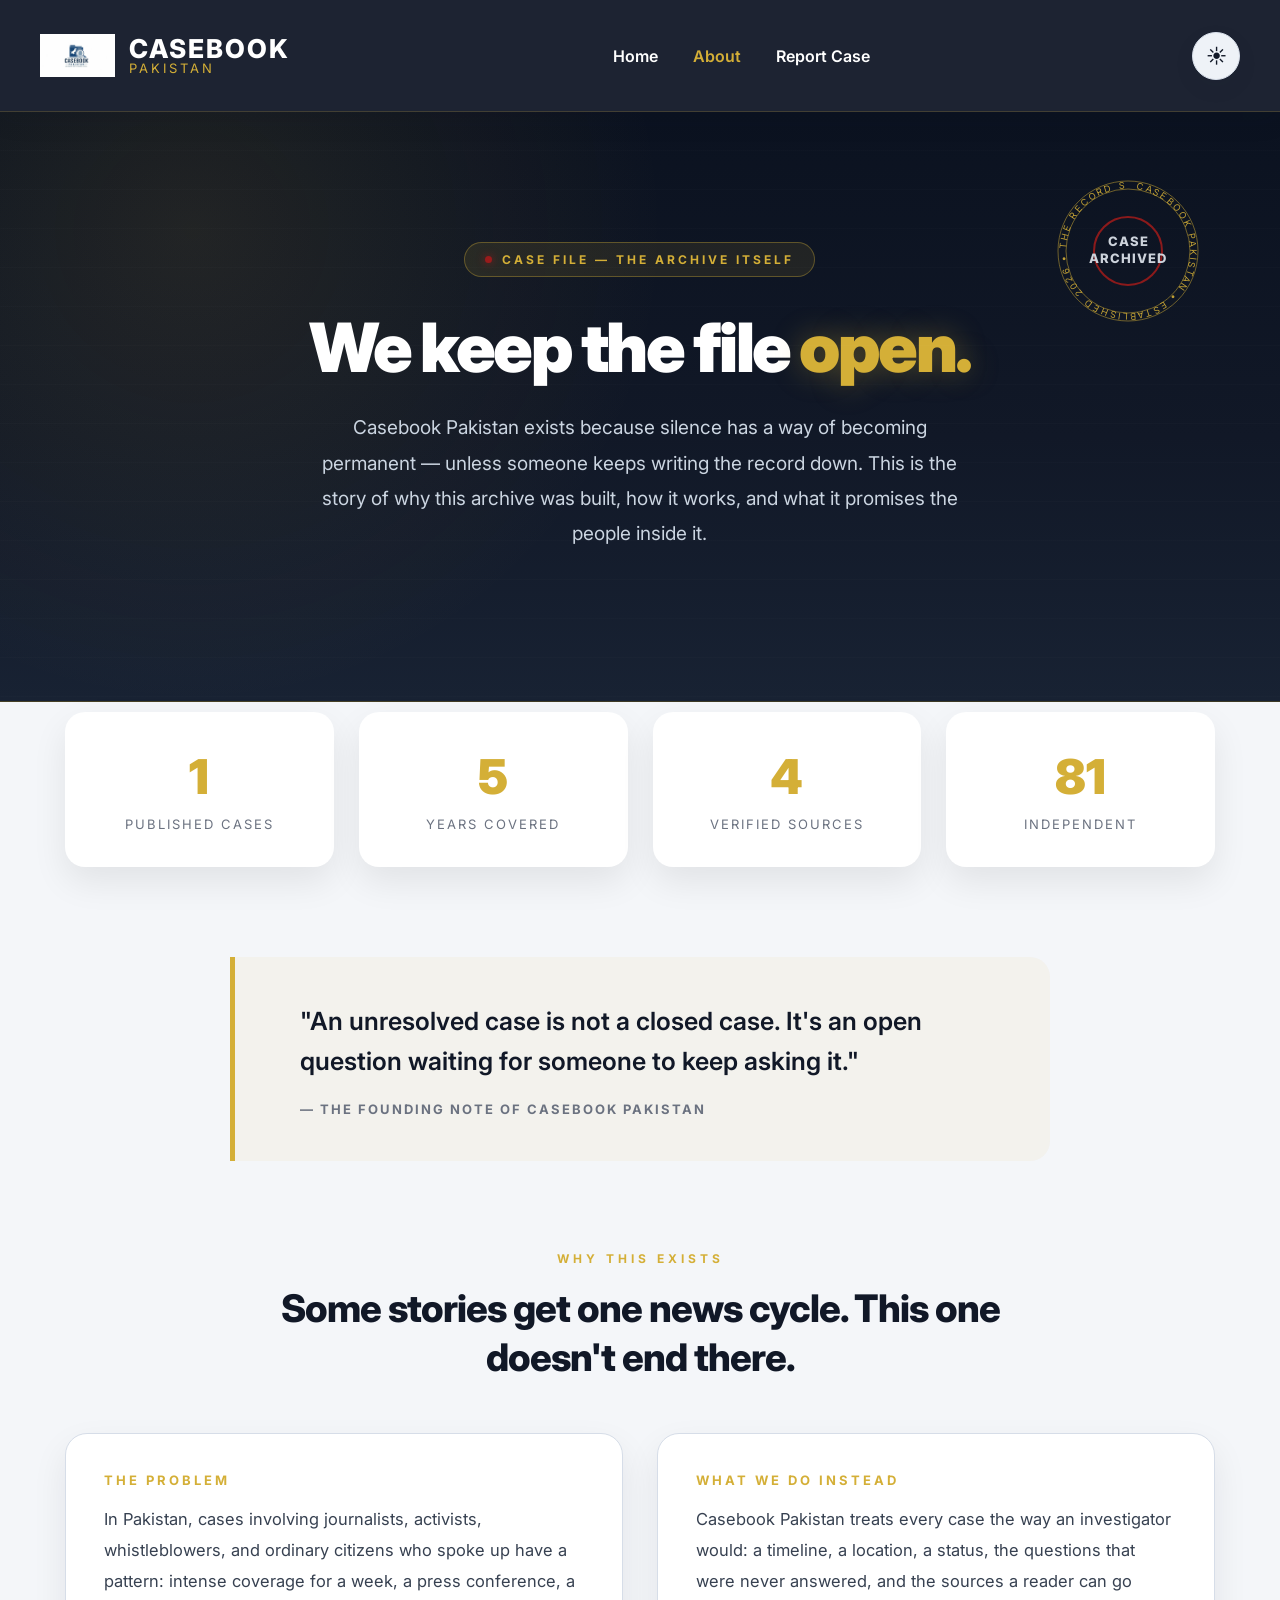
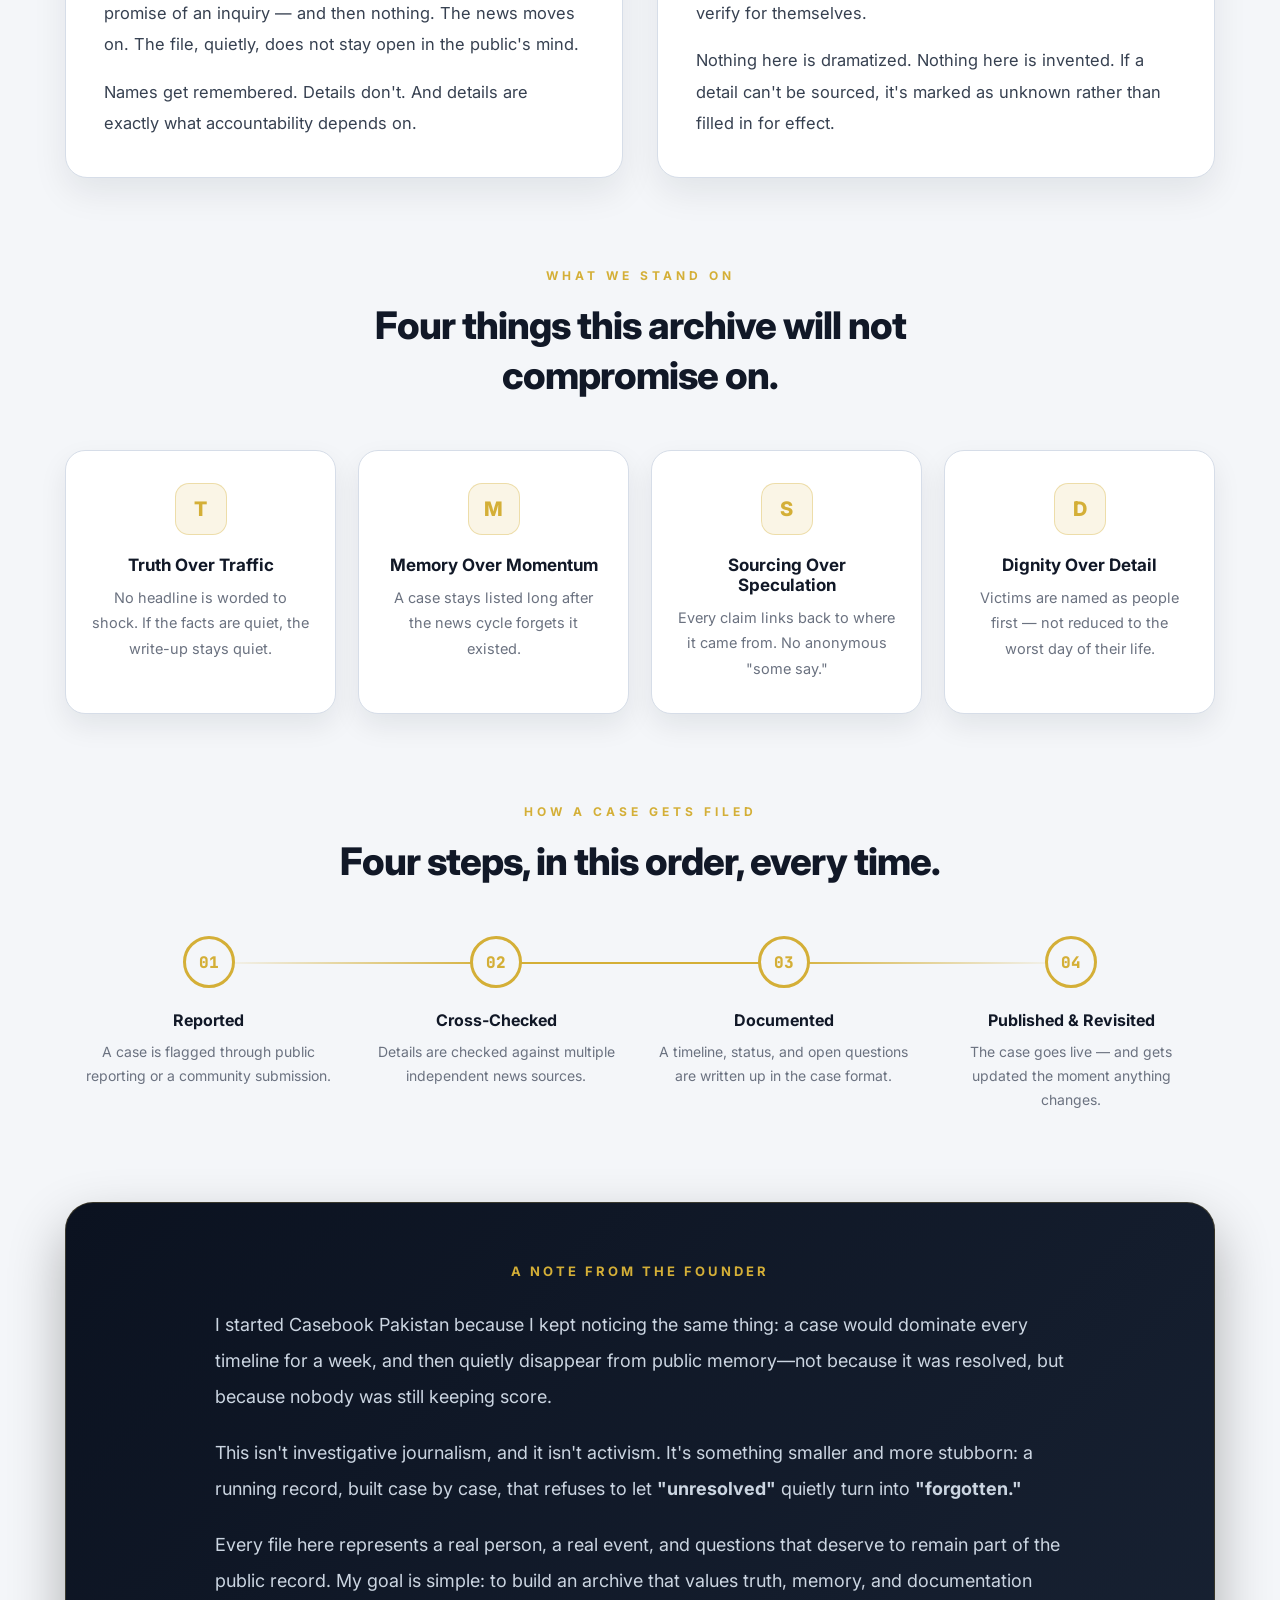
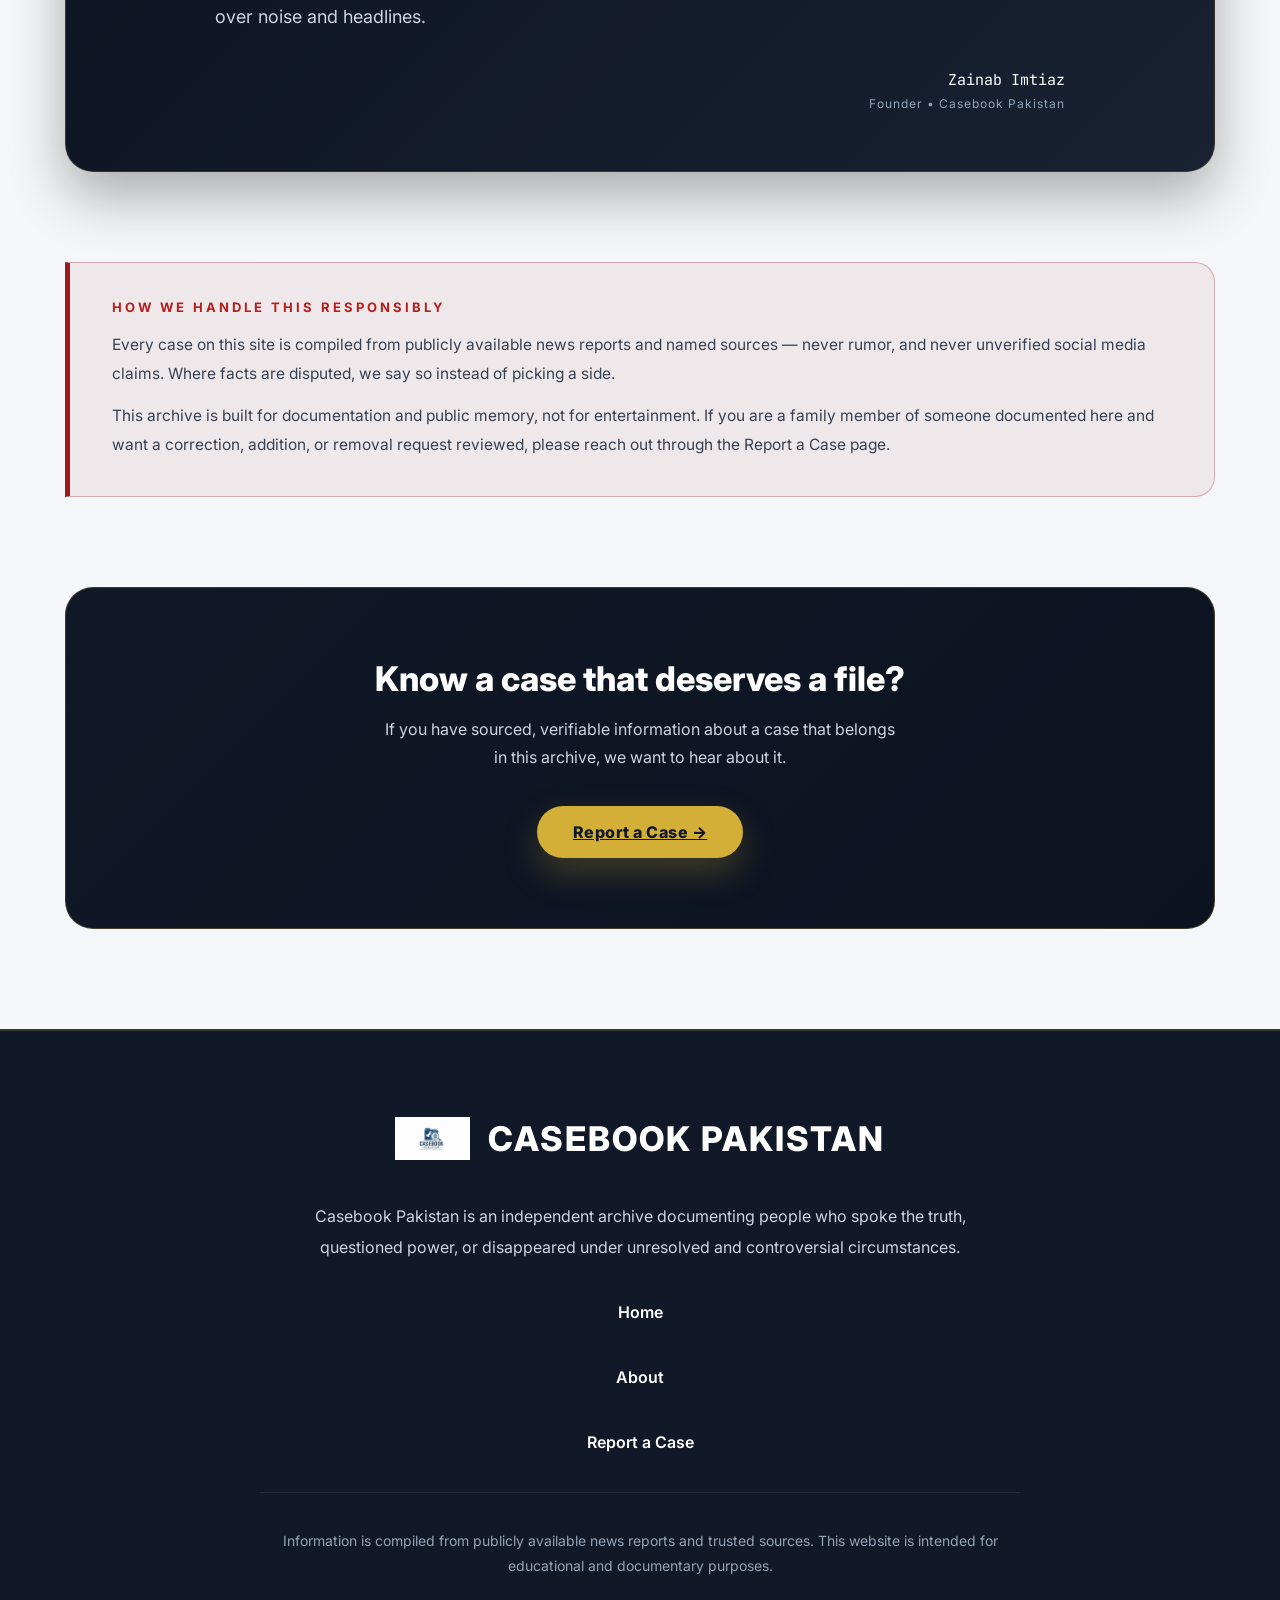
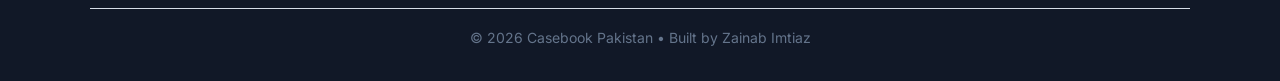
==== about.html @ abdc09c3 "git commit -m "Add 2026 case files"" ====
<!DOCTYPE html>
<html lang="en">
<head>
<meta charset="UTF-8">
<meta name="viewport" content="width=device-width, initial-scale=1.0">
<title>About — Casebook Pakistan</title>

<link rel="icon" type="image/png" href="Images/logoCreator_imagetologo.jpg">

<link rel="preconnect" href="https://fonts.googleapis.com">
<link rel="preconnect" href="https://fonts.gstatic.com" crossorigin>
<link href="https://fonts.googleapis.com/css2?family=Inter:wght@300;400;500;600;700;800;900&family=JetBrains+Mono:wght@400;500;600&display=swap" rel="stylesheet">

<link rel="stylesheet" href="foryou.css">

<style>

/* ===================================================
   ABOUT PAGE — CASEBOOK PAKISTAN
   Extends foryou.css tokens. Page-specific rules only.
=================================================== */

.mono{
    font-family:'JetBrains Mono',monospace;
}

/* ---------- ABOUT HERO ---------- */

.about-hero{
    position:relative;
    overflow:hidden;
    background:
        radial-gradient(circle at 15% 20%,rgba(212,175,55,.10),transparent 40%),
        linear-gradient(180deg,#0b1220,#111827 55%,#182233);
    padding:130px 20px 150px;
    text-align:center;
    border-bottom:1px solid rgba(212,175,55,.25);
}

.about-hero::before{
    content:"";
    position:absolute;
    inset:0;
    background-image:
        repeating-linear-gradient(transparent,transparent 38px,rgba(255,255,255,.025) 39px);
    pointer-events:none;
}

.file-tab{
    display:inline-flex;
    align-items:center;
    gap:10px;
    padding:9px 20px;
    border-radius:999px;
    background:rgba(212,175,55,.10);
    border:1px solid rgba(212,175,55,.35);
    color:#d4af37;
    font-size:12px;
    font-weight:700;
    letter-spacing:3px;
    text-transform:uppercase;
    margin-bottom:34px;
}

.file-tab::before{
    content:"";
    width:7px;
    height:7px;
    border-radius:50%;
    background:#991b1b;
    box-shadow:0 0 8px rgba(153,27,27,.9);
}

.about-title{
    font-size:68px;
    font-weight:900;
    letter-spacing:-2.5px;
    line-height:1.08;
    color:#fff;
    max-width:820px;
    margin:0 auto 26px;
}

.about-title em{
    font-style:normal;
    color:#d4af37;
    text-shadow:0 0 30px rgba(212,175,55,.35);
}

.about-lede{
    max-width:640px;
    margin:0 auto;
    font-size:19px;
    line-height:1.85;
    color:#cbd5e1;
}

/* signature stamp */
.stamp-wrap{
    position:absolute;
    top:64px;
    right:6%;
    width:150px;
    height:150px;
    opacity:.9;
}
.stamp-spin{
    animation:stampspin 40s linear infinite;
    transform-origin:75px 75px;
}
@keyframes stampspin{
    from{transform:rotate(0deg)}
    to{transform:rotate(360deg)}
}
.stamp-ring{
    fill:none;
    stroke:#d4af37;
    stroke-width:1;
    opacity:.55;
}
.stamp-text{
    fill:#d4af37;
    font-family:'JetBrains Mono',monospace;
    font-size:9.2px;
    letter-spacing:2px;
}
.stamp-center{
    fill:none;
    stroke:#991b1b;
    stroke-width:2;
}
.stamp-word{
    fill:#e2e8f0;
    font-family:'Inter',sans-serif;
    font-weight:800;
    font-size:13px;
    letter-spacing:1px;
    text-anchor:middle;
}

/* ---------- REVEAL ---------- */

.reveal{
    opacity:0;
    transform:translateY(28px);
    transition:opacity .7s ease,transform .7s ease;
}
.reveal.show{
    opacity:1;
    transform:translateY(0);
}
@media (prefers-reduced-motion:reduce){
    .reveal{opacity:1;transform:none;transition:none;}
    .stamp-spin{animation:none;}
}

/* ---------- SHARED SECTION WRAP ---------- */

.about-wrap{
    width:min(1150px,92%);
    margin:0 auto;
}

.about-section{
    margin:90px auto;
}

.eyebrow-gold{
    text-align:center;
    color:#d4af37;
    font-size:12px;
    letter-spacing:4px;
    font-weight:700;
    text-transform:uppercase;
    margin-bottom:18px;
}

.about-h2{
    text-align:center;
    font-size:38px;
    font-weight:800;
    letter-spacing:-1px;
    color:var(--text-primary);
    max-width:720px;
    margin:0 auto 50px;
    line-height:1.3;
}

/* ---------- MISSION QUOTE ---------- */

.mission-quote{
    position:relative;
    max-width:820px;
    margin:0 auto;
    padding:44px 55px 44px 65px;
    border-left:5px solid #d4af37;
    background:rgba(212,175,55,.06);
    border-radius:0 20px 20px 0;
}

.mission-quote p{
    font-size:25px;
    line-height:1.6;
    font-weight:600;
    color:var(--text-primary);
}

.mission-quote span{
    display:block;
    margin-top:20px;
    font-size:13px;
    letter-spacing:2px;
    text-transform:uppercase;
    color:var(--text-muted);
    font-weight:700;
}

/* ---------- NARRATIVE TWO COL ---------- */

.narrative-grid{
    display:grid;
    grid-template-columns:1fr 1fr;
    gap:34px;
}

.narrative-box{
    background:var(--bg-card);
    border:1px solid var(--border-color);
    border-radius:22px;
    padding:38px;
    box-shadow:0 15px 35px var(--shadow-color);
}

.narrative-box h3{
    font-size:13px;
    letter-spacing:3px;
    text-transform:uppercase;
    color:#d4af37;
    margin-bottom:16px;
}

.narrative-box p{
    font-size:16.5px;
    line-height:1.9;
    color:var(--text-secondary);
}

.narrative-box p + p{
    margin-top:16px;
}

/* ---------- PILLARS ---------- */

.pillar-grid{
    display:grid;
    grid-template-columns:repeat(4,1fr);
    gap:22px;
}

.pillar-card{
    background:var(--bg-card);
    border:1px solid var(--border-color);
    border-radius:20px;
    padding:32px 26px;
    text-align:center;
    box-shadow:0 12px 28px var(--shadow-color);
    transition:.35s;
}

.pillar-card:hover{
    transform:translateY(-8px);
    border-color:#d4af37;
}

.pillar-mark{
    width:52px;
    height:52px;
    margin:0 auto 20px;
    border-radius:14px;
    background:rgba(212,175,55,.12);
    border:1px solid rgba(212,175,55,.35);
    display:flex;
    align-items:center;
    justify-content:center;
    color:#d4af37;
    font-size:20px;
    font-weight:800;
}

.pillar-card h4{
    font-size:17px;
    margin-bottom:10px;
    color:var(--text-primary);
}

.pillar-card p{
    font-size:14.5px;
    line-height:1.75;
    color:var(--text-muted);
}

/* ---------- PROCESS (genuinely sequential) ---------- */

.process-line{
    position:relative;
    display:grid;
    grid-template-columns:repeat(4,1fr);
    gap:0;
    counter-reset:step;
}

.process-line::before{
    content:"";
    position:absolute;
    top:26px;
    left:12.5%;
    right:12.5%;
    height:2px;
    background:linear-gradient(90deg,transparent,#d4af37,#d4af37,transparent);
}

.process-step{
    position:relative;
    text-align:center;
    padding:0 18px;
}

.process-num{
    position:relative;
    z-index:2;
    width:52px;
    height:52px;
    margin:0 auto 22px;
    border-radius:50%;
    background:var(--bg-body);
    border:3px solid #d4af37;
    display:flex;
    align-items:center;
    justify-content:center;
    font-weight:800;
    font-family:'JetBrains Mono',monospace;
    color:#d4af37;
}

.process-step h4{
    font-size:16px;
    margin-bottom:10px;
    color:var(--text-primary);
}

.process-step p{
    font-size:14px;
    line-height:1.7;
    color:var(--text-muted);
}

/* ---------- FOUNDER NOTE ---------- */
/* ===========================
FOUNDER
=========================== */

.founder-block{

background:linear-gradient(135deg,#0b1220,#182233);

border-radius:28px;

padding:60px;

box-shadow:0 25px 55px rgba(0,0,0,.30);

border:1px solid rgba(212,175,55,.20);

}

.founder-note{

max-width:850px;

margin:auto;

}

.founder-note h3{

font-size:13px;

letter-spacing:3px;

text-transform:uppercase;

color:#d4af37;

text-align:center;

margin-bottom:28px;

}

.founder-note p{

font-size:18px;

line-height:2;

color:#cbd5e1;

margin-bottom:20px;

}

.founder-sign{

margin-top:35px;

text-align:right;

font-family:'JetBrains Mono',monospace;

font-size:15px;

color:#fff;

}

.founder-sign span{

display:block;

margin-top:6px;

font-size:12px;

color:#94a3b8;

letter-spacing:1px;

}

/* ---------- ETHICS / DISCLAIMER ---------- */

.ethics-box{
    background:rgba(153,27,27,.06);
    border:1px solid rgba(153,27,27,.3);
    border-left:5px solid #991b1b;
    border-radius:0 20px 20px 0;
    padding:36px 42px;
}

.ethics-box h3{
    font-size:13px;
    letter-spacing:3px;
    text-transform:uppercase;
    color:#b91c1c;
    margin-bottom:16px;
}

.ethics-box p{
    font-size:15.5px;
    line-height:1.85;
    color:var(--text-secondary);
}

.ethics-box p + p{
    margin-top:14px;
}

/* ---------- CTA ---------- */

.about-cta{
    text-align:center;
    background:linear-gradient(135deg,#111827,#0b1220);
    border-radius:28px;
    padding:70px 30px;
    position:relative;
    overflow:hidden;
    border:1px solid rgba(212,175,55,.25);
}

.about-cta h2{
    font-size:34px;
    font-weight:800;
    color:#fff;
    max-width:560px;
    margin:0 auto 16px;
}

.about-cta p{
    color:#cbd5e1;
    max-width:520px;
    margin:0 auto 34px;
    line-height:1.8;
}

.cta-btn{
    display:inline-block;
    padding:16px 36px;
    border-radius:50px;
    background:#d4af37;
    color:#111827;
    font-weight:800;
    letter-spacing:.5px;
    transition:.3s;
    box-shadow:0 15px 35px rgba(212,175,55,.25);
}

.cta-btn:hover{
    transform:translateY(-4px);
    background:#e6c85a;
}

/* ---------- RESPONSIVE ---------- */

@media(max-width:1000px){
    .about-title{font-size:44px;}
    .narrative-grid{grid-template-columns:1fr;}
    .pillar-grid{grid-template-columns:repeat(2,1fr);}
    .process-line{grid-template-columns:repeat(2,1fr);row-gap:40px;}
    .process-line::before{display:none;}
    .founder-block{grid-template-columns:1fr;padding:35px;}
    .founder-photo-slot{max-width:260px;margin:0 auto;}
    .stamp-wrap{display:none;}
}

@media(max-width:600px){
    .about-hero{padding:90px 18px 100px;}
    .about-title{font-size:32px;letter-spacing:-1px;}
    .about-h2{font-size:27px;}
    .mission-quote{padding:32px 26px 32px 32px;}
    .mission-quote p{font-size:20px;}
    .pillar-grid{grid-template-columns:1fr;}
    .ethics-box, .narrative-box{padding:26px;}
}
/* ==========================
ABOUT PAGE STATS
========================== */

.stats-grid{

display:grid;

grid-template-columns:repeat(4,1fr);

gap:25px;

margin-top:-80px;

position:relative;

z-index:5;

}

.about-stat{

background:var(--bg-card);

border:1px solid var(--border);

border-radius:20px;

padding:35px;

text-align:center;

box-shadow:0 15px 35px rgba(0,0,0,.08);

transition:.3s;

}

.about-stat:hover{

transform:translateY(-8px);

border-color:#d4af37;

}

.about-stat h2{

font-size:48px;

color:#d4af37;

margin-bottom:10px;

font-weight:900;

}

.about-stat p{

color:var(--text-muted);

letter-spacing:2px;

font-size:13px;

text-transform:uppercase;

}

@media(max-width:900px){

.stats-grid{

grid-template-columns:repeat(2,1fr);

margin-top:30px;

}

}

@media(max-width:600px){

.stats-grid{

grid-template-columns:1fr;

}

}
</style>
</head>

<body>

<header>

<div class="logo" onclick="window.location.href='index.html'">
<img src="Images/logoCreator_imagetologo.jpg" alt="Casebook Pakistan Logo">
<div class="logo-text">
<span>CASEBOOK</span>
<small>Pakistan</small>
</div>
</div>

<nav>
<a href="index.html">Home</a>
<a href="about.html" style="color:#d4af37;">About</a>
<a href="report.html">Report Case</a>
</nav>

<div class="right-side">
<button id="themeToggle">🌙</button>
</div>

</header>

<!-- ================= HERO ================= -->

<section class="about-hero">

<div class="stamp-wrap">
<svg viewBox="0 0 150 150" width="150" height="150">
<g class="stamp-spin">
<circle class="stamp-ring" cx="75" cy="75" r="70"></circle>
<circle class="stamp-ring" cx="75" cy="75" r="62"></circle>
<path id="stamp-arc" d="M 75 13 A 62 62 0 1 1 74.9 13" fill="none"></path>
<text class="stamp-text">
<textPath href="#stamp-arc" startOffset="2%">
CASEBOOK PAKISTAN • ESTABLISHED 2026 • THE RECORD STAYS OPEN •
</textPath>
</text>
</g>
<circle class="stamp-center" cx="75" cy="75" r="34"></circle>
<text class="stamp-word" x="75" y="70">CASE</text>
<text class="stamp-word" x="75" y="87">ARCHIVED</text>
</svg>
</div>

<div class="about-wrap">

<div class="file-tab">Case File — The Archive Itself</div>

<h1 class="about-title">We keep the file <em>open.</em></h1>

<p class="about-lede">
Casebook Pakistan exists because silence has a way of becoming permanent —
unless someone keeps writing the record down. This is the story of why
this archive was built, how it works, and what it promises the people
inside it.
</p>

</div>
</section>
<!-- ================= STATS ================= -->

<section class="about-section about-wrap">

<div class="stats-grid reveal">

<div class="about-stat">
<h2 class="counter" data-target="1">0</h2>
<p>Published Cases</p>
</div>

<div class="about-stat">
<h2 class="counter" data-target="5">0</h2>
<p>Years Covered</p>
</div>

<div class="about-stat">
<h2 class="counter" data-target="4">0</h2>
<p>Verified Sources</p>
</div>

<div class="about-stat">
<h2 class="counter" data-target="100">0</h2>
<p>Independent</p>
</div>

</div>

</section>

<!-- ================= MISSION ================= -->

<section class="about-section about-wrap reveal">

<div class="mission-quote">
<p>"An unresolved case is not a closed case. It's an open question
waiting for someone to keep asking it."</p>
<span>— The founding note of Casebook Pakistan</span>
</div>

</section>

<!-- ================= NARRATIVE ================= -->

<section class="about-section about-wrap">

<p class="eyebrow-gold reveal">Why This Exists</p>
<h2 class="about-h2 reveal">Some stories get one news cycle. This one doesn't end there.</h2>

<div class="narrative-grid">

<div class="narrative-box reveal">
<h3>The Problem</h3>
<p>
In Pakistan, cases involving journalists, activists, whistleblowers, and
ordinary citizens who spoke up have a pattern: intense coverage for a
week, a press conference, a promise of an inquiry — and then nothing.
The news moves on. The file, quietly, does not stay open in the public's
mind.
</p>
<p>
Names get remembered. Details don't. And details are exactly what
accountability depends on.
</p>
</div>

<div class="narrative-box reveal">
<h3>What We Do Instead</h3>
<p>
Casebook Pakistan treats every case the way an investigator would:
a timeline, a location, a status, the questions that were never
answered, and the sources a reader can go verify for themselves.
</p>
<p>
Nothing here is dramatized. Nothing here is invented. If a detail can't
be sourced, it's marked as unknown rather than filled in for effect.
</p>
</div>

</div>
</section>

<!-- ================= PILLARS ================= -->

<section class="about-section about-wrap">

<p class="eyebrow-gold reveal">What We Stand On</p>
<h2 class="about-h2 reveal">Four things this archive will not compromise on.</h2>

<div class="pillar-grid">

<div class="pillar-card reveal">
<div class="pillar-mark">T</div>
<h4>Truth Over Traffic</h4>
<p>No headline is worded to shock. If the facts are quiet, the write-up stays quiet.</p>
</div>

<div class="pillar-card reveal">
<div class="pillar-mark">M</div>
<h4>Memory Over Momentum</h4>
<p>A case stays listed long after the news cycle forgets it existed.</p>
</div>

<div class="pillar-card reveal">
<div class="pillar-mark">S</div>
<h4>Sourcing Over Speculation</h4>
<p>Every claim links back to where it came from. No anonymous "some say."</p>
</div>

<div class="pillar-card reveal">
<div class="pillar-mark">D</div>
<h4>Dignity Over Detail</h4>
<p>Victims are named as people first — not reduced to the worst day of their life.</p>
</div>

</div>
</section>

<!-- ================= PROCESS ================= -->

<section class="about-section about-wrap">

<p class="eyebrow-gold reveal">How A Case Gets Filed</p>
<h2 class="about-h2 reveal">Four steps, in this order, every time.</h2>

<div class="process-line">

<div class="process-step reveal">
<div class="process-num">01</div>
<h4>Reported</h4>
<p>A case is flagged through public reporting or a community submission.</p>
</div>

<div class="process-step reveal">
<div class="process-num">02</div>
<h4>Cross-Checked</h4>
<p>Details are checked against multiple independent news sources.</p>
</div>

<div class="process-step reveal">
<div class="process-num">03</div>
<h4>Documented</h4>
<p>A timeline, status, and open questions are written up in the case format.</p>
</div>

<div class="process-step reveal">
<div class="process-num">04</div>
<h4>Published & Revisited</h4>
<p>The case goes live — and gets updated the moment anything changes.</p>
</div>

</div>
</section>

<!-- ================= FOUNDER NOTE ================= -->

<section class="about-section about-wrap">

<div class="founder-block reveal">

<div class="founder-note">

<h3>A Note From The Founder</h3>

<p>
I started Casebook Pakistan because I kept noticing the same thing:
a case would dominate every timeline for a week, and then quietly
disappear from public memory—not because it was resolved, but because
nobody was still keeping score.
</p>

<p>
This isn't investigative journalism, and it isn't activism.
It's something smaller and more stubborn:
a running record, built case by case,
that refuses to let <strong>"unresolved"</strong>
quietly turn into <strong>"forgotten."</strong>
</p>

<p>
Every file here represents a real person, a real event,
and questions that deserve to remain part of the public record.
My goal is simple:
to build an archive that values truth, memory, and documentation over
noise and headlines.
</p>

<div class="founder-sign">
Zainab Imtiaz
<span>Founder • Casebook Pakistan</span>
</div>

</div>

</div>
</section>

<!-- ================= ETHICS ================= -->

<section class="about-section about-wrap">

<div class="ethics-box reveal">
<h3>How We Handle This Responsibly</h3>
<p>
Every case on this site is compiled from publicly available news reports
and named sources — never rumor, and never unverified social media
claims. Where facts are disputed, we say so instead of picking a side.
</p>
<p>
This archive is built for documentation and public memory, not for
entertainment. If you are a family member of someone documented here
and want a correction, addition, or removal request reviewed, please
reach out through the Report a Case page.
</p>
</div>

</section>

<!-- ================= CTA ================= -->

<section class="about-section about-wrap">

<div class="about-cta reveal">
<h2>Know a case that deserves a file?</h2>
<p>If you have sourced, verifiable information about a case that belongs
in this archive, we want to hear about it.</p>
<a class="cta-btn" href="report.html">Report a Case →</a>
</div>

</section>

<!-- ================= FOOTER ================= -->

<footer>
<div class="footer-container">

<div class="footer-brand">
<img src="Images/logoCreator_imagetologo.jpg" alt="Casebook Pakistan">
<h2>CASEBOOK PAKISTAN</h2>
</div>

<p class="footer-description">
Casebook Pakistan is an independent archive documenting people who spoke
the truth, questioned power, or disappeared under unresolved and
controversial circumstances.
</p>

<div class="footer-links">
<a href="index.html">Home</a>
<a href="about.html">About</a>
<a href="report.html">Report a Case</a>
</div>

<div class="footer-note">
Information is compiled from publicly available news reports and trusted
sources. This website is intended for educational and documentary
purposes.
</div>

<div class="footer-bottom">
© 2026 Casebook Pakistan • Built by Zainab Imtiaz
</div>

</div>
</footer>

<script>
(function () {
    const toggleBtn = document.getElementById("themeToggle");
    const savedTheme = localStorage.getItem("theme");

    if (savedTheme === "dark") {
        document.body.classList.add("dark-mode");
        toggleBtn.textContent = "🌙";
    } else {
        toggleBtn.textContent = "☀️";
    }

    toggleBtn.addEventListener("click", function () {
        document.body.classList.toggle("dark-mode");
        if (document.body.classList.contains("dark-mode")) {
            toggleBtn.textContent = "🌙";
            localStorage.setItem("theme", "dark");
        } else {
            toggleBtn.textContent = "☀️";
            localStorage.setItem("theme", "light");
        }
    });
})();

(function () {
    const items = document.querySelectorAll(".reveal");
    const observer = new IntersectionObserver((entries) => {
        entries.forEach((entry) => {
            if (entry.isIntersecting) {
                entry.target.classList.add("show");
                observer.unobserve(entry.target);
            }
        });
    }, { threshold: 0.12 });

    items.forEach((el) => observer.observe(el));
})();

const counters=document.querySelectorAll(".counter");

counters.forEach(function(counter){

const target=Number(counter.dataset.target);

let count=0;

const speed=30;

const update=function(){

if(count<target){

count++;

counter.innerText=count;

setTimeout(update,speed);

}

};

update();

});
</script>

</body>
</html>
---- foryou.css ----
:root{
    --bg-body:#f4f6f9;
    --bg-header:#ffffff;
    --bg-hero:#ffffff;
    --bg-card:#ffffff;
    --bg-ticker:#111827;
    --bg-stats:transparent;
    --text-primary:#111827;
    --text-secondary:#374151;
    --text-muted:#6b7280;
    --border-color:#d6dde8;
    --shadow-color:rgba(15,23,42,.08);
    --card-hover-shadow:rgba(15,23,42,.18);
    --input-bg:#ffffff;
    --input-border:#d1d5db;
    --map-border:#d1d5db;
    --legend-bg:#ffffff;
    --toggle-bg:#eef2f7;
    --toggle-icon:#111827;
    --ticker-text:#d1d5db;
}
body.dark-mode{
    --bg-body:#0b1220;
    --bg-header:#111827;
    --bg-hero:#111827;
    --bg-card:#1f2937;
    --bg-ticker:#08111d;
    --bg-stats:transparent;
    --text-primary:#f8fafc;
    --text-secondary:#d1d5db;
    --text-muted:#94a3b8;
    --border-color:#334155;
    --shadow-color:rgba(0,0,0,.45);
    --card-hover-shadow:rgba(212,175,55,.18);
    --input-bg:#182233;
    --input-border:#334155;
    --map-border:#334155;
    --legend-bg:#1f2937;
    --toggle-bg:#182233;
    --toggle-icon:#fbbf24;
    --ticker-text:#cbd5e1;
}
*{
    margin:0;
    padding:0;
    box-sizing:border-box;
    font-family:'Inter',sans-serif;
}
body{
    background:var(--bg-body);
    color:var(--text-primary);
    transition:.35s;
}
.logo{
    display:flex;
    align-items:center;
    gap:14px;
    cursor:pointer;
    user-select:none;
}

.logo img{
    width:75px;
    height:75px;
    object-fit:contain;
}

.logo-text{
    display:flex;
    flex-direction:column;
    line-height:1;
}

.logo-text span{
    font-size:26px;
    font-weight:800;
    color:#fff;
    letter-spacing:2px;
}

.logo-text small{
    font-size:13px;
    color:#d4af37;
    letter-spacing:3px;
    text-transform:uppercase;
}

.right-side{
    display:flex;
    align-items:center;
    gap:15px;
}

#themeToggle{
    background:var(--toggle-bg);
    border:1px solid var(--border-color);
    color:var(--toggle-icon);
    width:48px;
    height:48px;
    border-radius:50%;
    cursor:pointer;
    font-size:20px;
    transition:.3s;
    box-shadow:0 8px 20px var(--shadow-color);
}

#themeToggle:hover{
    transform:rotate(20deg);
    border-color:#d4af37;
}

header{
    background:rgba(17,24,39,.95);
    backdrop-filter:blur(12px);
    border-bottom:1px solid rgba(212,175,55,.2);
    padding:18px 40px;
    display:flex;
    justify-content:space-between;
    align-items:center;
    position:sticky;
    top:0;
    z-index:1000;
    box-shadow:0 8px 25px var(--shadow-color);
}

nav{
    display:flex;
    align-items:center;
    gap:35px;
}

nav a{
    color:#fff;
    text-decoration:none;
    font-size:16px;
    font-weight:600;
    position:relative;
    transition:.3s;
}

nav a::after{
    content:"";
    position:absolute;
    left:0;
    bottom:-6px;
    width:0;
    height:2px;
    background:#d4af37;
    transition:.3s;
}

nav a:hover{
    color:#d4af37;
}

nav a:hover::after{
    width:100%;
}

header input{
    width:260px;
    padding:12px 18px;
    border-radius:30px;
    border:1px solid var(--input-border);
    background:var(--input-bg);
    color:var(--text-primary);
    outline:none;
    transition:.3s;
}

header input:focus{
    width:320px;
    border-color:#d4af37;
    box-shadow:0 0 0 4px rgba(212,175,55,.18);
}
.ticker-bar{
    background:var(--bg-ticker);
    height:40px;
    display:flex;
    align-items:center;
    overflow:hidden;
}
.ticker-label{
    background:#b91c1c;
    color:#fff;
    font-size:11px;
    font-weight:700;
    letter-spacing:1px;
    padding:0 18px;
    display:flex;
    align-items:center;
    height:100%;
}
.ticker-track{
    flex:1;
    overflow:hidden;
    display:flex;
    align-items:center;
    padding-left:20px;
}
.ticker-inner{
    white-space:nowrap;
    color:var(--ticker-text);
    animation:scroll-ticker 40s linear infinite;
    display:inline-block;
    padding-left:100%;
    font-size:13px;
}
@keyframes scroll-ticker{
    from{
        transform:translateX(0);
    }
    to{
        transform:translateX(-100%);
    }
}


.stats-row{
    display:flex;
    justify-content:center;
    gap:30px;
    flex-wrap:wrap;
    margin-top:45px;
}
.stat-box{
    background:rgba(255,255,255,.08);
    backdrop-filter:blur(12px);
    border:1px solid rgba(255,255,255,.12);
    border-radius:18px;
    width:170px;
    padding:28px 15px;
    transition:.3s;
}
.stat-box:hover{
    transform:translateY(-6px);
    box-shadow:0 18px 35px rgba(0,0,0,.28);
}
.stat-num{
    font-size:34px;
    font-weight:800;
    color:#fbbf24;
}
.stat-label{
    margin-top:10px;
    font-size:13px;
    letter-spacing:2px;
    color:#d1d5db;
}
.section{
    width:min(1300px,92%);
    margin:70px auto;
}
.section-label{
    text-align:center;
    color:#d4af37;
    font-size:13px;
    letter-spacing:3px;
    margin-bottom:35px;
    font-weight:700;
}
.timeline{
    position:relative;
    padding:50px 0;
}
.timeline-line{
    position:absolute;
    left:0;
    right:0;
    top:58px;
    height:4px;
    background:#d4af37;
    border-radius:50px;
}
#timeline-dots{
    display:flex;
    justify-content:space-between;
    flex-wrap:wrap;
    gap:20px;
}
.year-dot{
    display:flex;
    flex-direction:column;
    align-items:center;
    cursor:pointer;
    transition:.3s;
    position:relative;
}
.year-dot:hover{
    transform:translateY(-6px);
}
.dot{
    width:22px;
    height:22px;
    border-radius:50%;
    background:var(--bg-card);
    border:4px solid #d4af37;
    transition:.3s;
    z-index:2;
}
.hero-title{
    font-size:76px;
    font-weight:900;
    line-height:1;
    letter-spacing:-3px;
    margin-bottom:18px;
    color:#fff;
}

.hero-title span{
    display:inline-block;
    margin-top:12px;
    color:#d4af37;
    text-shadow:
        0 0 12px rgba(212,175,55,.45),
        0 0 35px rgba(212,175,55,.25);
}
.hero-tagline{

    max-width:700px;
    margin:0 auto 35px;

    font-size:20px;

    color:#cbd5e1;

    line-height:1.7;

    font-weight:400;

}
.hero-divider{

    width:140px;
    height:5px;

    background:linear-gradient(
        90deg,
        transparent,
        #d4af37,
        transparent
    );

    border-radius:999px;

    margin:40px auto 55px;

}
.hero{

    background:
    radial-gradient(circle at center top,rgba(212,175,55,.18),transparent 45%),
    linear-gradient(180deg,#0f172a,#111827 55%,#1e293b);

    color:#fff;

    text-align:center;

    padding:150px 20px 110px;

    border-bottom:2px solid rgba(212,175,55,.4);

    position:relative;

    overflow:hidden;

}
.hero-description{

    max-width:760px;
    margin:0 auto 45px;
    font-size:18px;
    line-height:1.8;
    color:#cbd5e1;

}
   .hero-subtitle{

    color:#d4af37;
    text-transform:uppercase;
    letter-spacing:6px;
    font-size:14px;
    font-weight:700;
    margin-bottom:25px;

}
    .stat-box{
        width:100%;
    }
    .footer-links{
        flex-direction:column;
        gap:15px;
    }

.year-dot.active .dot{
    background:#d4af37;
    border-color:#d4af37;
    box-shadow:0 0 18px rgba(212,175,55,.55);
}
.year-num{
    margin-top:15px;
    font-weight:700;
    color:var(--text-primary);
    transition:.3s;
}
.year-dot.active .year-num{
    color:#d4af37;
}
.year-count{
    margin-top:5px;
    font-size:12px;
    color:var(--text-muted);
}
.cases-grid{
    display:grid;
    grid-template-columns:repeat(auto-fit,minmax(320px,1fr));
    gap:28px;
}
.case-card{
    background:var(--bg-card);
    border:1px solid var(--border-color);
    border-radius:20px;
    overflow:hidden;
    cursor:pointer;
    transition:.35s ease;
    box-shadow:0 12px 28px var(--shadow-color);
    position:relative;
}
.case-card:hover{
    transform:translateY(-10px);
    border-color:#d4af37;
    box-shadow:0 22px 45px rgba(0,0,0,.25);
}
.case-card::before{
    content:"";
    position:absolute;
    left:0;
    top:0;
    width:100%;
    height:5px;
    background:linear-gradient(90deg,#b91c1c,#d4af37);
}
.card-photo{
    height:250px;
    background:#111827;
    overflow:hidden;
}
.card-photo img{
    width:100%;
    height:100%;
    object-fit:cover;
    transition:.4s;
}
.case-card:hover img{
    transform:scale(1.08);
}
.card-info{
    padding:22px;
}
.card-case-num{
    color:#d4af37;
    font-size:12px;
    font-weight:700;
    letter-spacing:2px;
    margin-bottom:10px;
}
.card-name{
    font-size:25px;
    font-weight:800;
    color:var(--text-primary);
    margin-bottom:12px;
}
.card-charge{
    color:#b91c1c;
    font-weight:700;
    margin-bottom:10px;
}
.card-location{
    color:var(--text-muted);
    margin-bottom:18px;
}

.card-status{
    display:inline-block;
    padding:8px 18px;
    border-radius:50px;
    font-size:12px;
    font-weight:700;
    letter-spacing:1px;
}
.status-open{
    background:#fee2e2;
    color:#b91c1c;
    border:1px solid #fecaca;
}
body.dark-mode .status-open{
    background:rgba(185,28,28,.18);
    color:#fca5a5;
    border-color:rgba(185,28,28,.45);
}
#search-input{
    transition:.3s;
}
#search-input:focus{
    transform:scale(1.02);
}
.case-card{
    animation:fadeUp .6s ease both;
}
@keyframes fadeUp{
    from{
        opacity:0;
        transform:translateY(35px);
    }
    to{
        opacity:1;
        transform:translateY(0);
    }
}
#map{
    width:100%;
    height:550px;
    border-radius:20px;
    overflow:hidden;
    border:2px solid var(--border-color);
    box-shadow:0 15px 35px var(--shadow-color);
    margin-top:20px;
}
.leaflet-popup-content-wrapper{
    background:var(--bg-card);
    color:var(--text-primary);
    border-radius:15px;
}
.leaflet-popup-tip{
    background:var(--bg-card);
}
.popup-btn{
    display:inline-block;
    margin-top:12px;
    padding:10px 18px;
    background:#b91c1c;
    color:#fff;
    text-decoration:none;
    border-radius:10px;
    font-size:13px;
    font-weight:700;
    transition:.3s;
}
.popup-btn:hover{
    background:#991b1b;
}
footer{
    margin-top:80px;
    background:var(--bg-header);
    border-top:1px solid var(--border-color);
    padding:60px 20px;
    text-align:center;
}
.footer-container{
    max-width:1100px;
    margin:auto;
}
.footer-brand{
    display:flex;
    justify-content:center;
    align-items:center;
    gap:18px;
    margin-bottom:20px;
}
.footer-brand img{
    width:70px;
    height:70px;
    object-fit:contain;
}
.footer-brand h2{
    font-size:30px;
    color:var(--text-primary);
}
.footer-description{
    max-width:750px;
    margin:20px auto;
    color:var(--text-muted);
    line-height:1.8;
    font-size:15px;
}
.footer-links{
    margin:35px 0;
    display:flex;
    justify-content:center;
    flex-wrap:wrap;
    gap:30px;
}
.footer-links a{
    color:var(--text-secondary);
    text-decoration:none;
    font-weight:600;
    transition:.3s;
}
.footer-links a:hover{
    color:#d4af37;
}
.footer-bottom{
    margin-top:35px;
    color:var(--text-muted);
    font-size:14px;
    border-top:1px solid var(--border-color);
    padding-top:20px;
}
::-webkit-scrollbar{
    width:10px;
}
::-webkit-scrollbar-track{
    background:var(--bg-body);
}
::-webkit-scrollbar-thumb{
    background:#d4af37;
    border-radius:20px;
}
::-webkit-scrollbar-thumb:hover{
    background:#b99120;
}
::selection{
    background:#d4af37;
    color:#111827;
}
@media(max-width:992px){
    header{
        flex-direction:column;
        gap:20px;
        padding:20px;
    }
    .hero-title{
        font-size:42px;
    }
    .stats-row{
        gap:18px;
    }
    .stat-box{
        width:150px;
    }
}
@media(max-width:768px){
    .hero{
        padding:70px 20px;
    }
    .hero-title{
        font-size:34px;
    }
    .cases-grid{
        grid-template-columns:1fr;
    }
    .card-photo{
        height:220px;
    }
    #timeline-dots{
        justify-content:center;
        gap:30px;
    }
    .timeline-line{
        display:none;
    }
    #map{
        height:420px;
    }
}
@media(max-width:500px){
    .logo{
        font-size:20px;
    }
    .logo img{
        width:60px;
        height:40px;
    }
    header input{
        width:100%;
    }
}
footer{
    margin-top:100px;
    background:#111827;
    border-top:2px solid rgba(212,175,55,.2);
    padding:70px 20px 35px;
}

.footer-container{
    width:min(1100px,92%);
    margin:auto;
    text-align:center;
}

.footer-brand{
    display:flex;
    justify-content:center;
    align-items:center;
    gap:18px;
    margin-bottom:25px;
}

.footer-brand img{
    width:75px;
    height:75px;
    object-fit:contain;
}

.footer-brand h2{
    color:#fff;
    font-size:34px;
    font-weight:800;
    letter-spacing:2px;
}

.footer-description{
    max-width:720px;
    margin:0 auto;
    color:#cbd5e1;
    line-height:1.9;
    font-size:16px;
}

.footer-links{
    display:flex;
    justify-content:center;
    gap:45px;
    margin:40px 0;
}

.footer-links a{
    color:#fff;
    text-decoration:none;
    font-weight:600;
    transition:.3s;
    position:relative;
}

.footer-links a::after{
    content:"";
    position:absolute;
    left:0;
    bottom:-6px;
    width:0;
    height:2px;
    background:#d4af37;
    transition:.3s;
}

.footer-links a:hover{
    color:#d4af37;
}

.footer-links a:hover::after{
    width:100%;
}

.footer-note{
    max-width:760px;
    margin:auto;
    color:#94a3b8;
    font-size:14px;
    line-height:1.8;
    padding-top:35px;
    border-top:1px solid rgba(255,255,255,.08);
}

.footer-bottom{
    margin-top:30px;
    color:#64748b;
    font-size:14px;
}
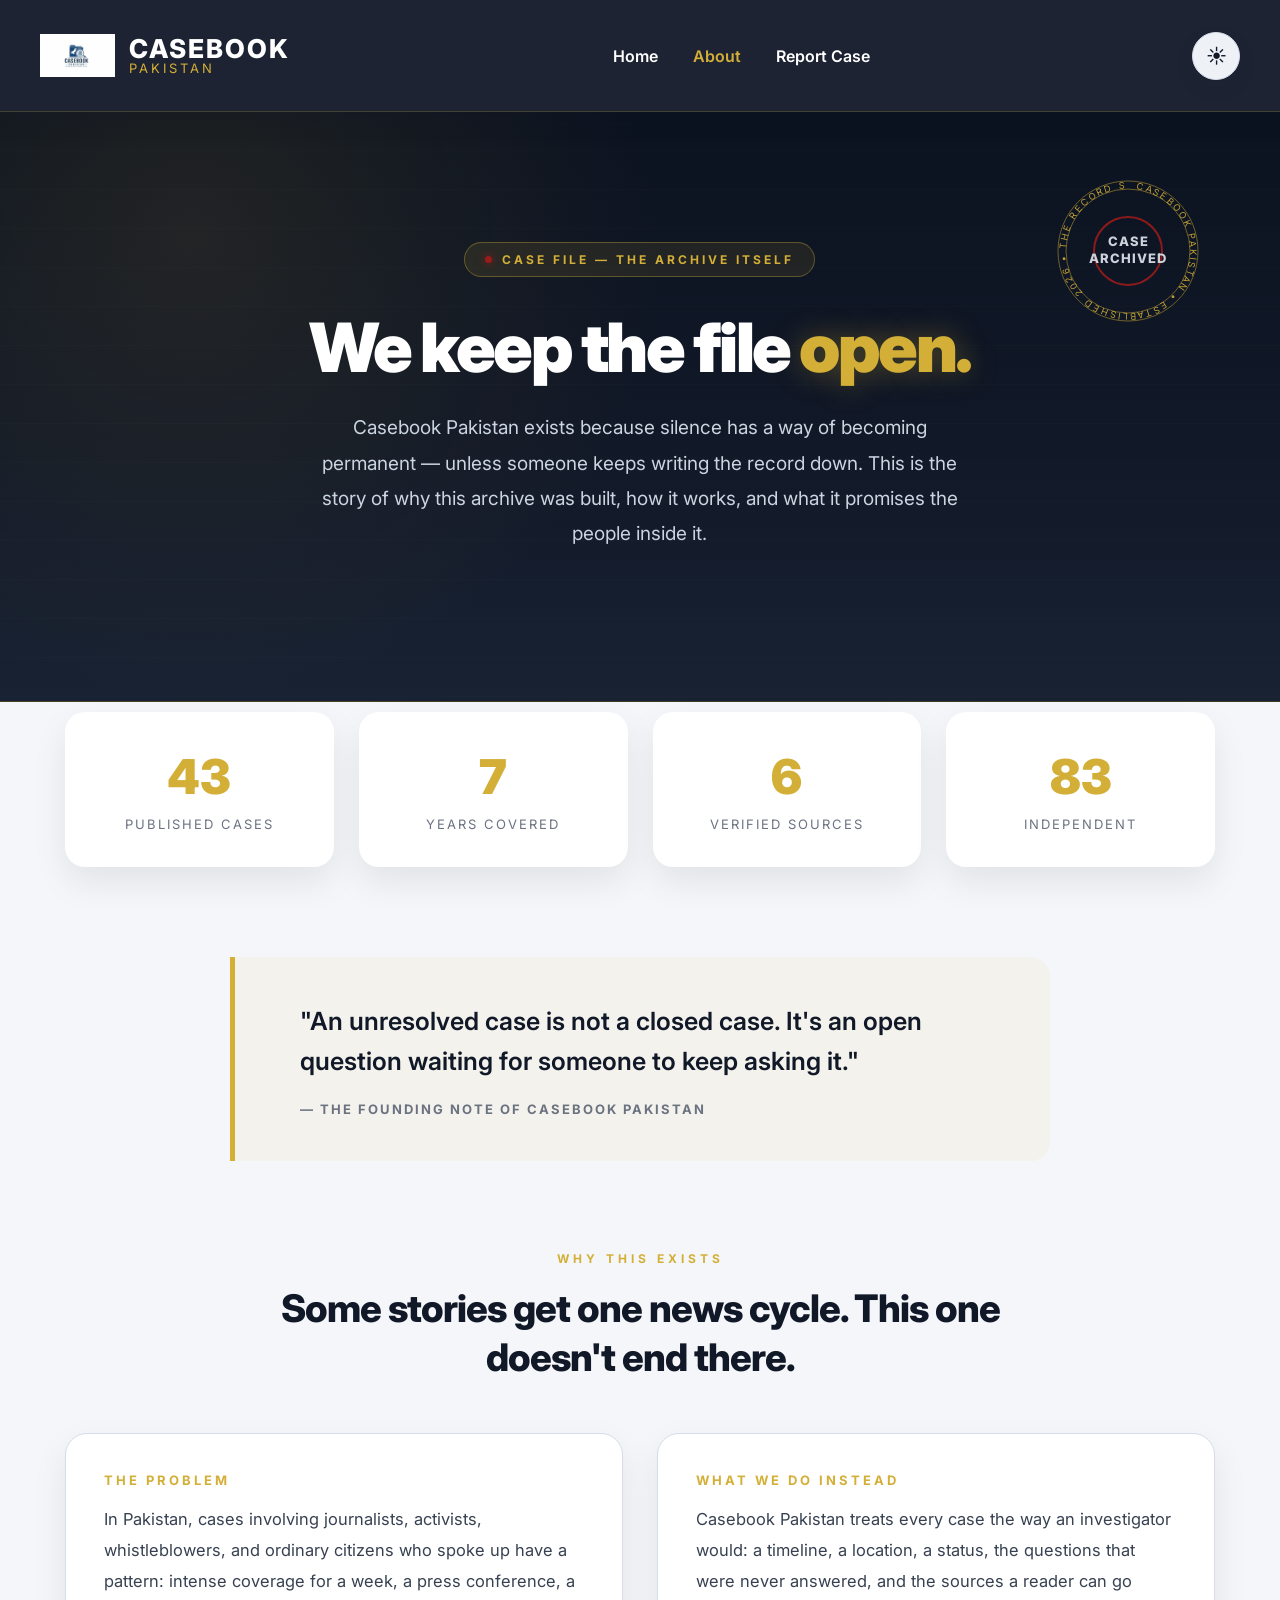
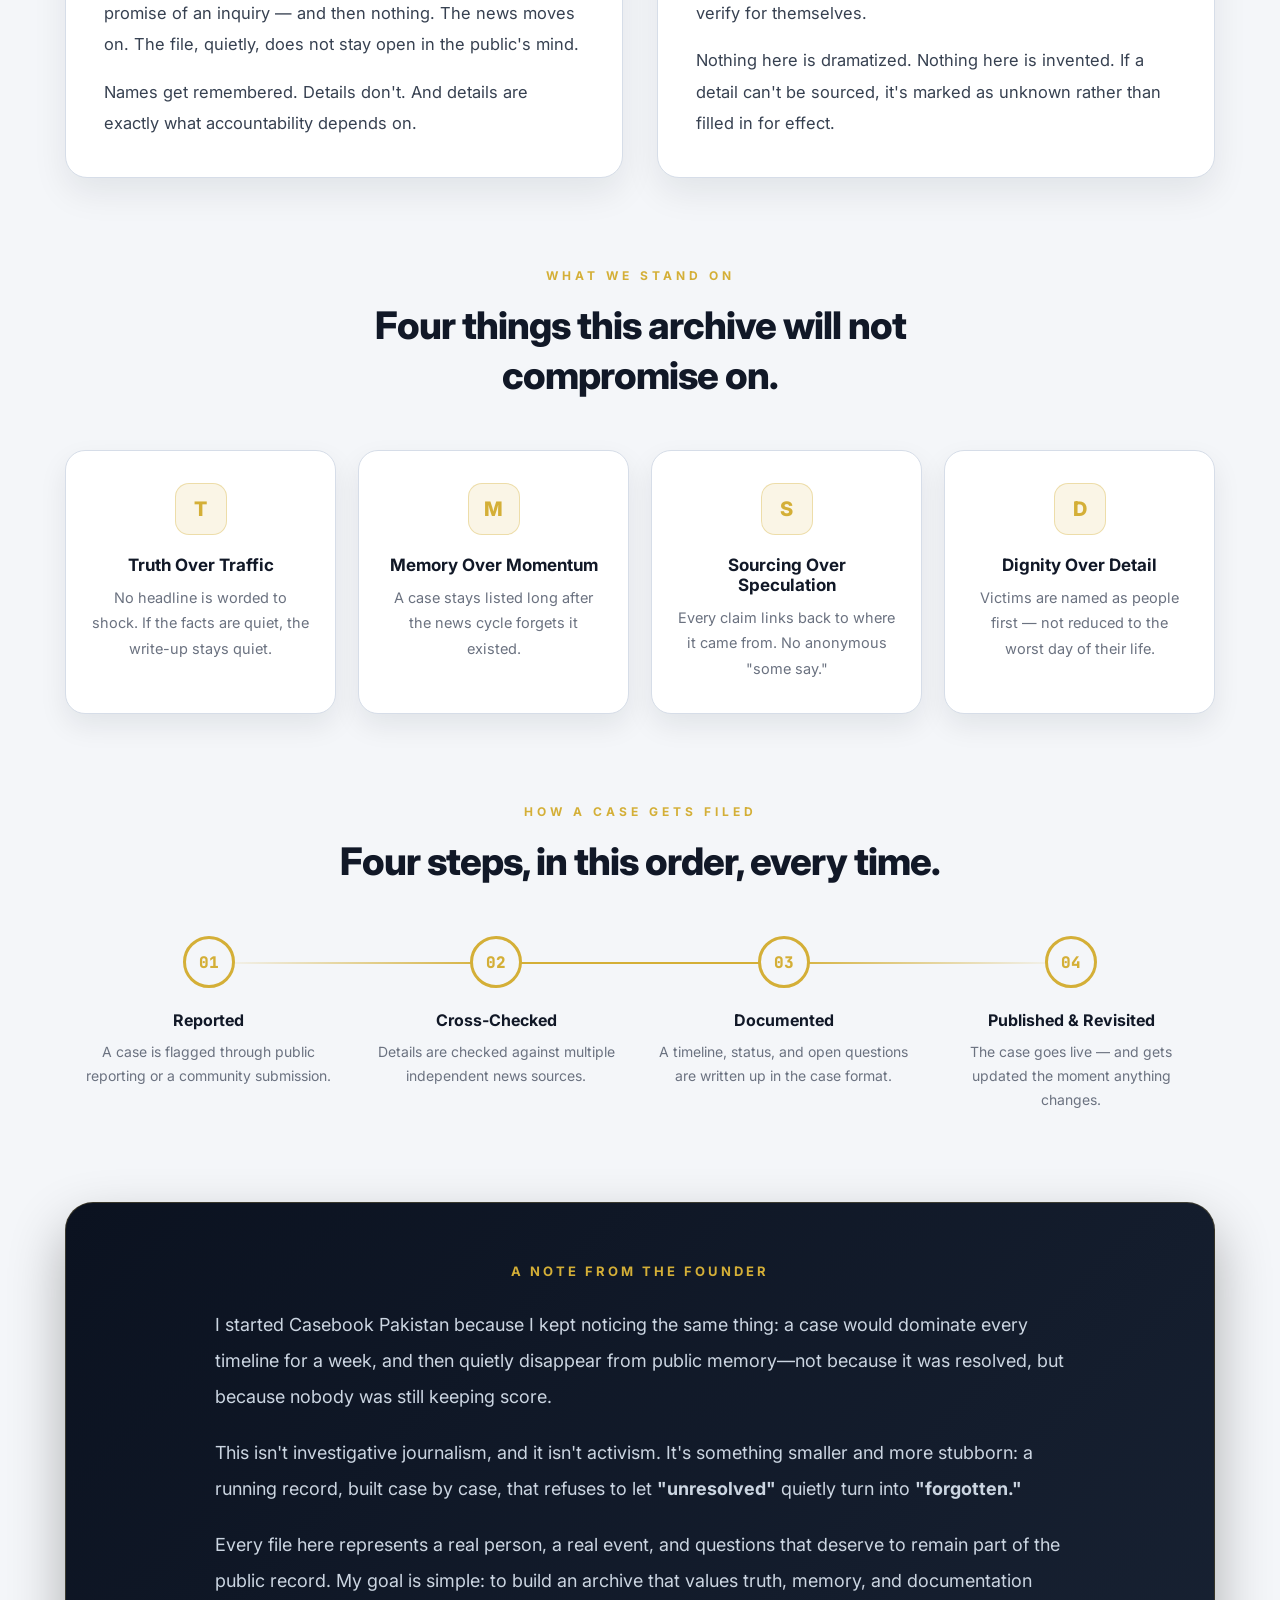
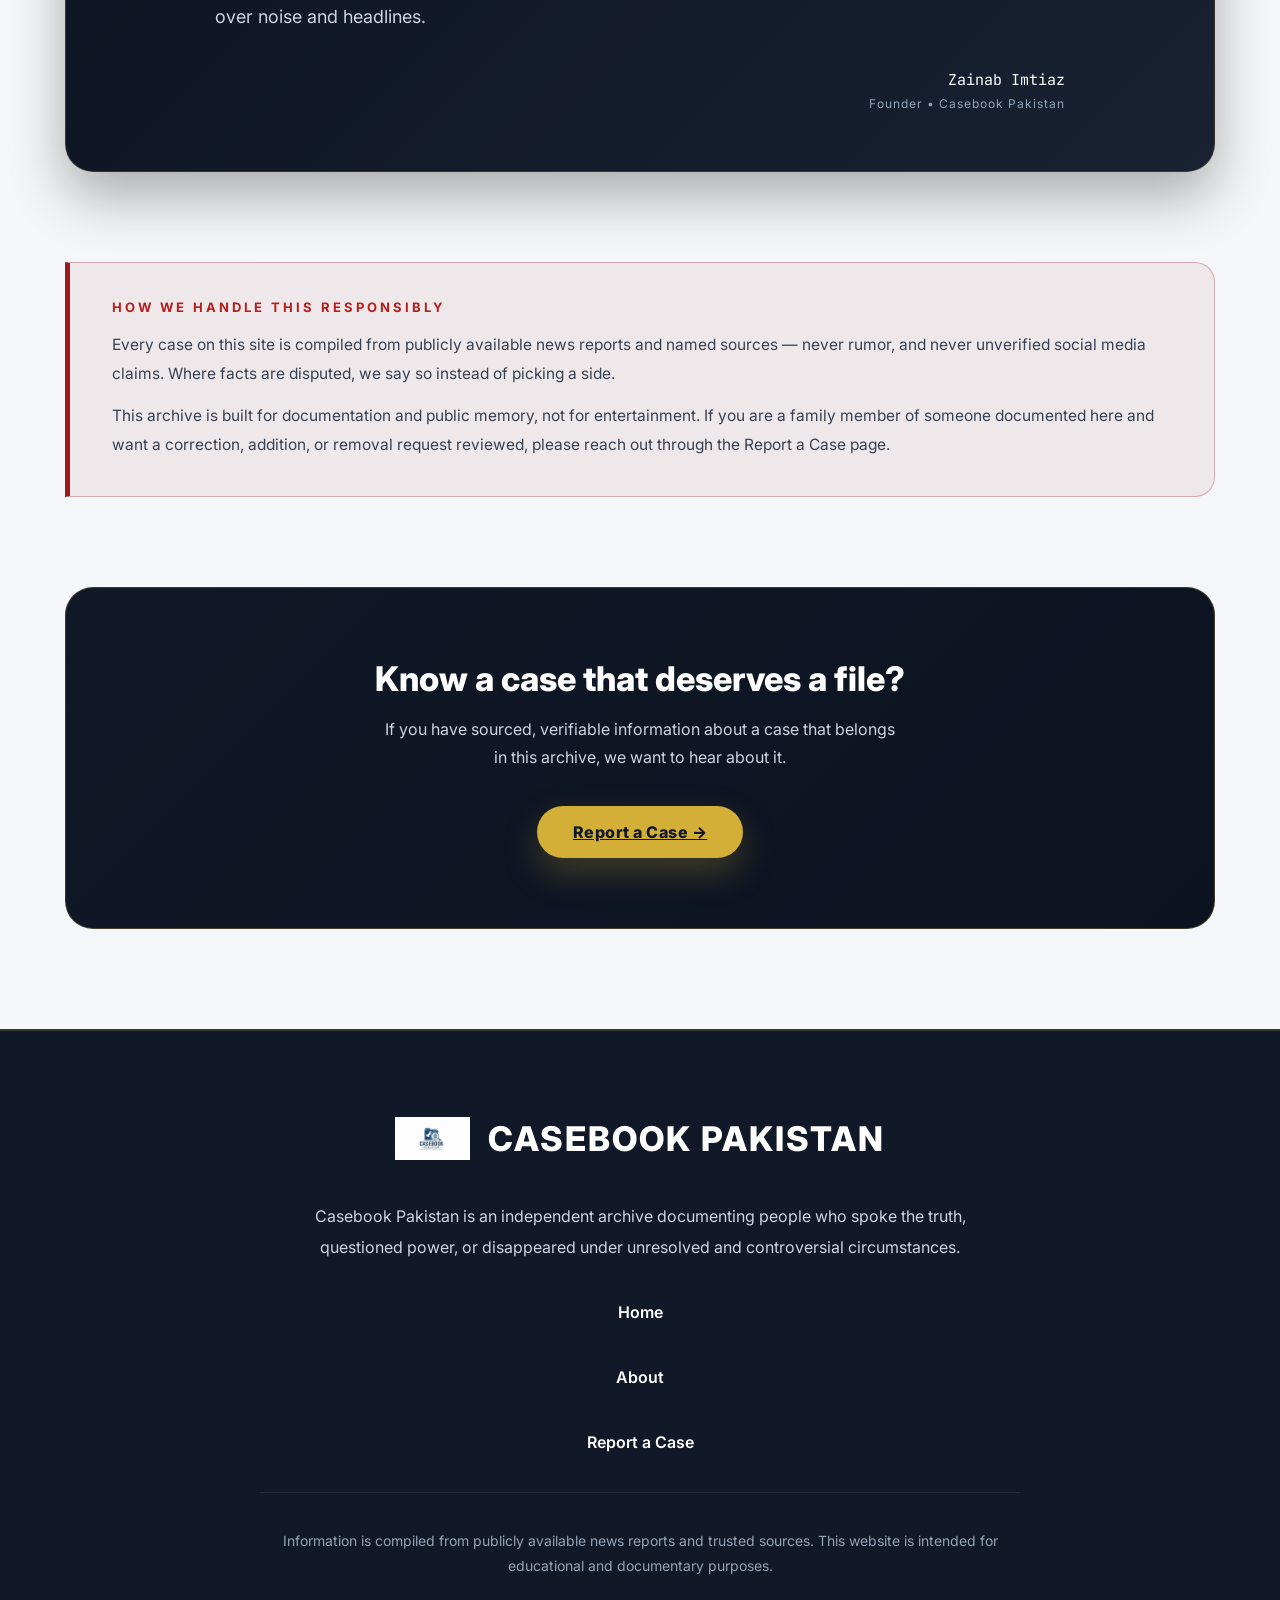
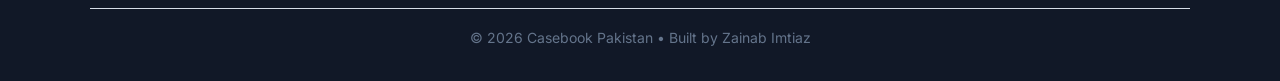
==== commit d39e1fbe: "Add Matiullah Jan case" ====
--- a/about.html
+++ b/about.html
@@ -693,17 +693,17 @@
 <div class="stats-grid reveal">
 
 <div class="about-stat">
-<h2 class="counter" data-target="1">0</h2>
+<h2 class="counter" data-target="43">0</h2>
 <p>Published Cases</p>
 </div>
 
 <div class="about-stat">
-<h2 class="counter" data-target="5">0</h2>
+<h2 class="counter" data-target="7">0</h2>
 <p>Years Covered</p>
 </div>
 
 <div class="about-stat">
-<h2 class="counter" data-target="4">0</h2>
+<h2 class="counter" data-target="6">0</h2>
 <p>Verified Sources</p>
 </div>
 
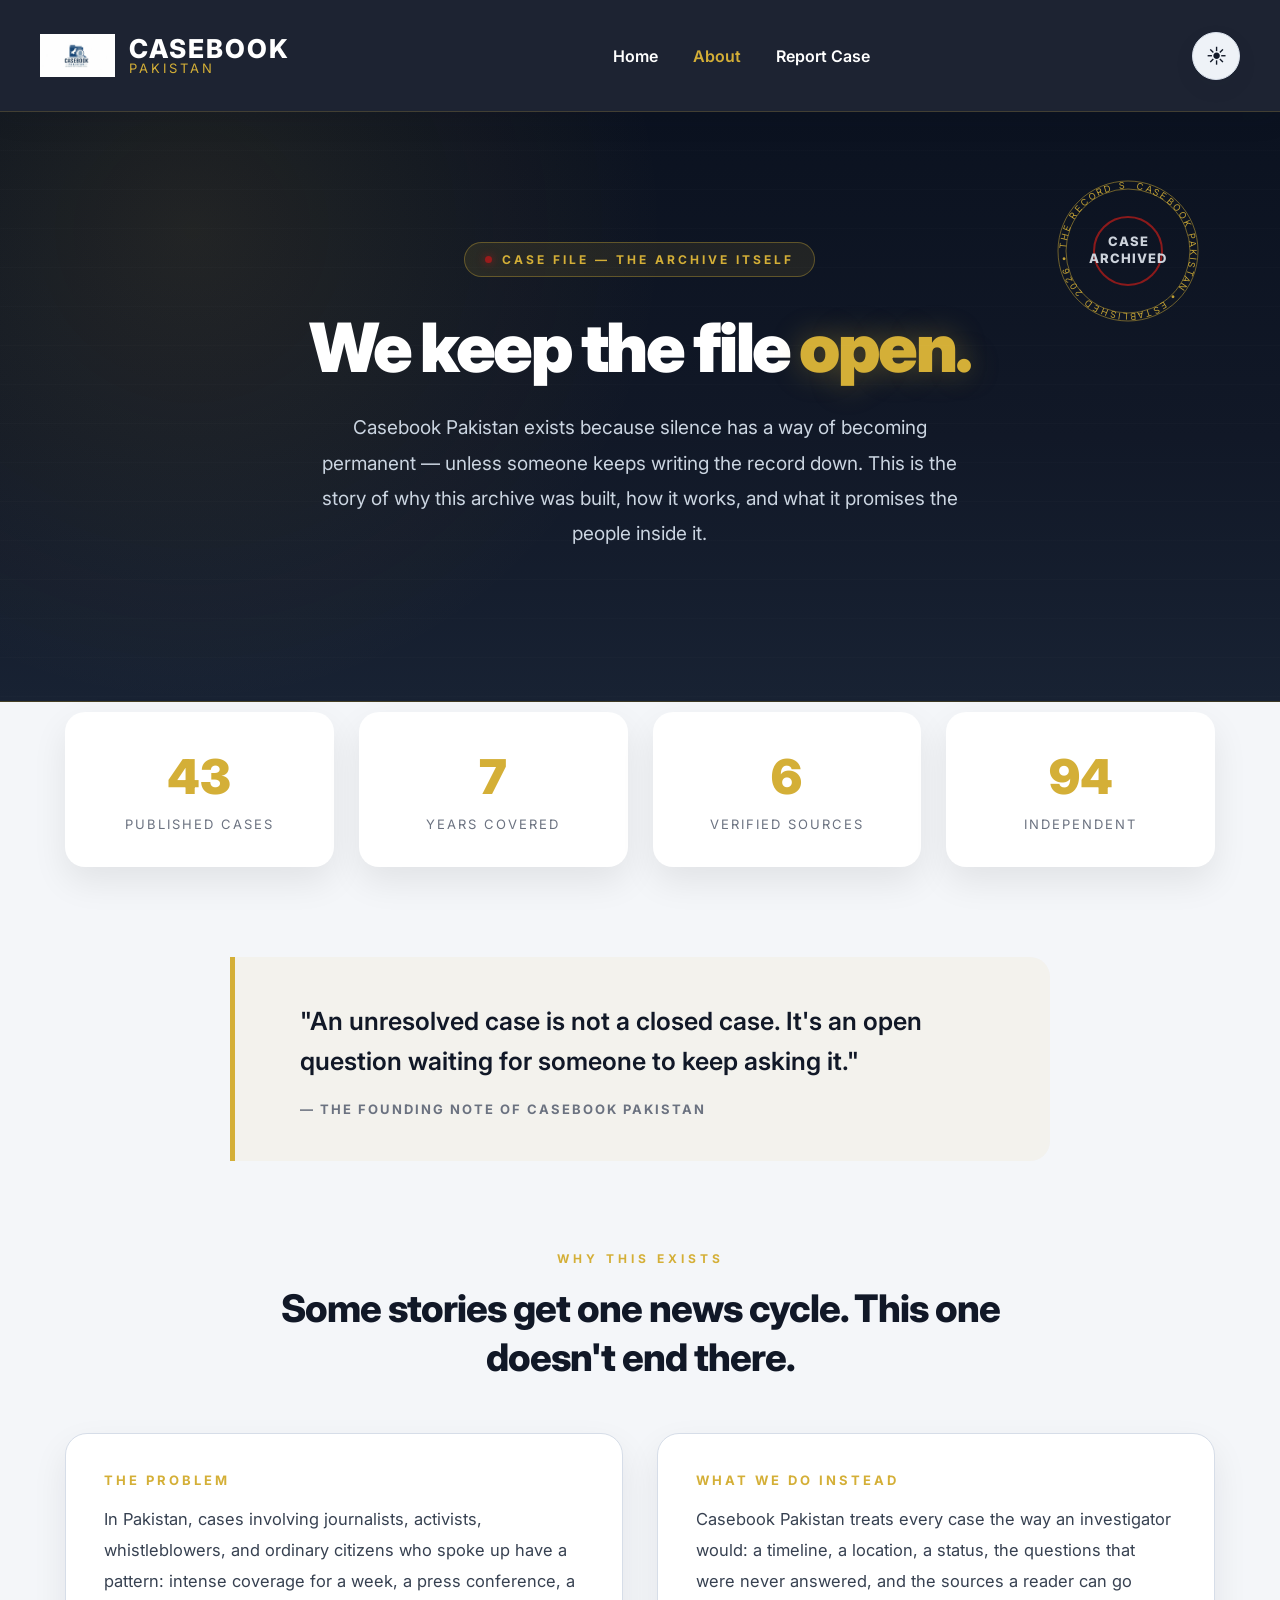
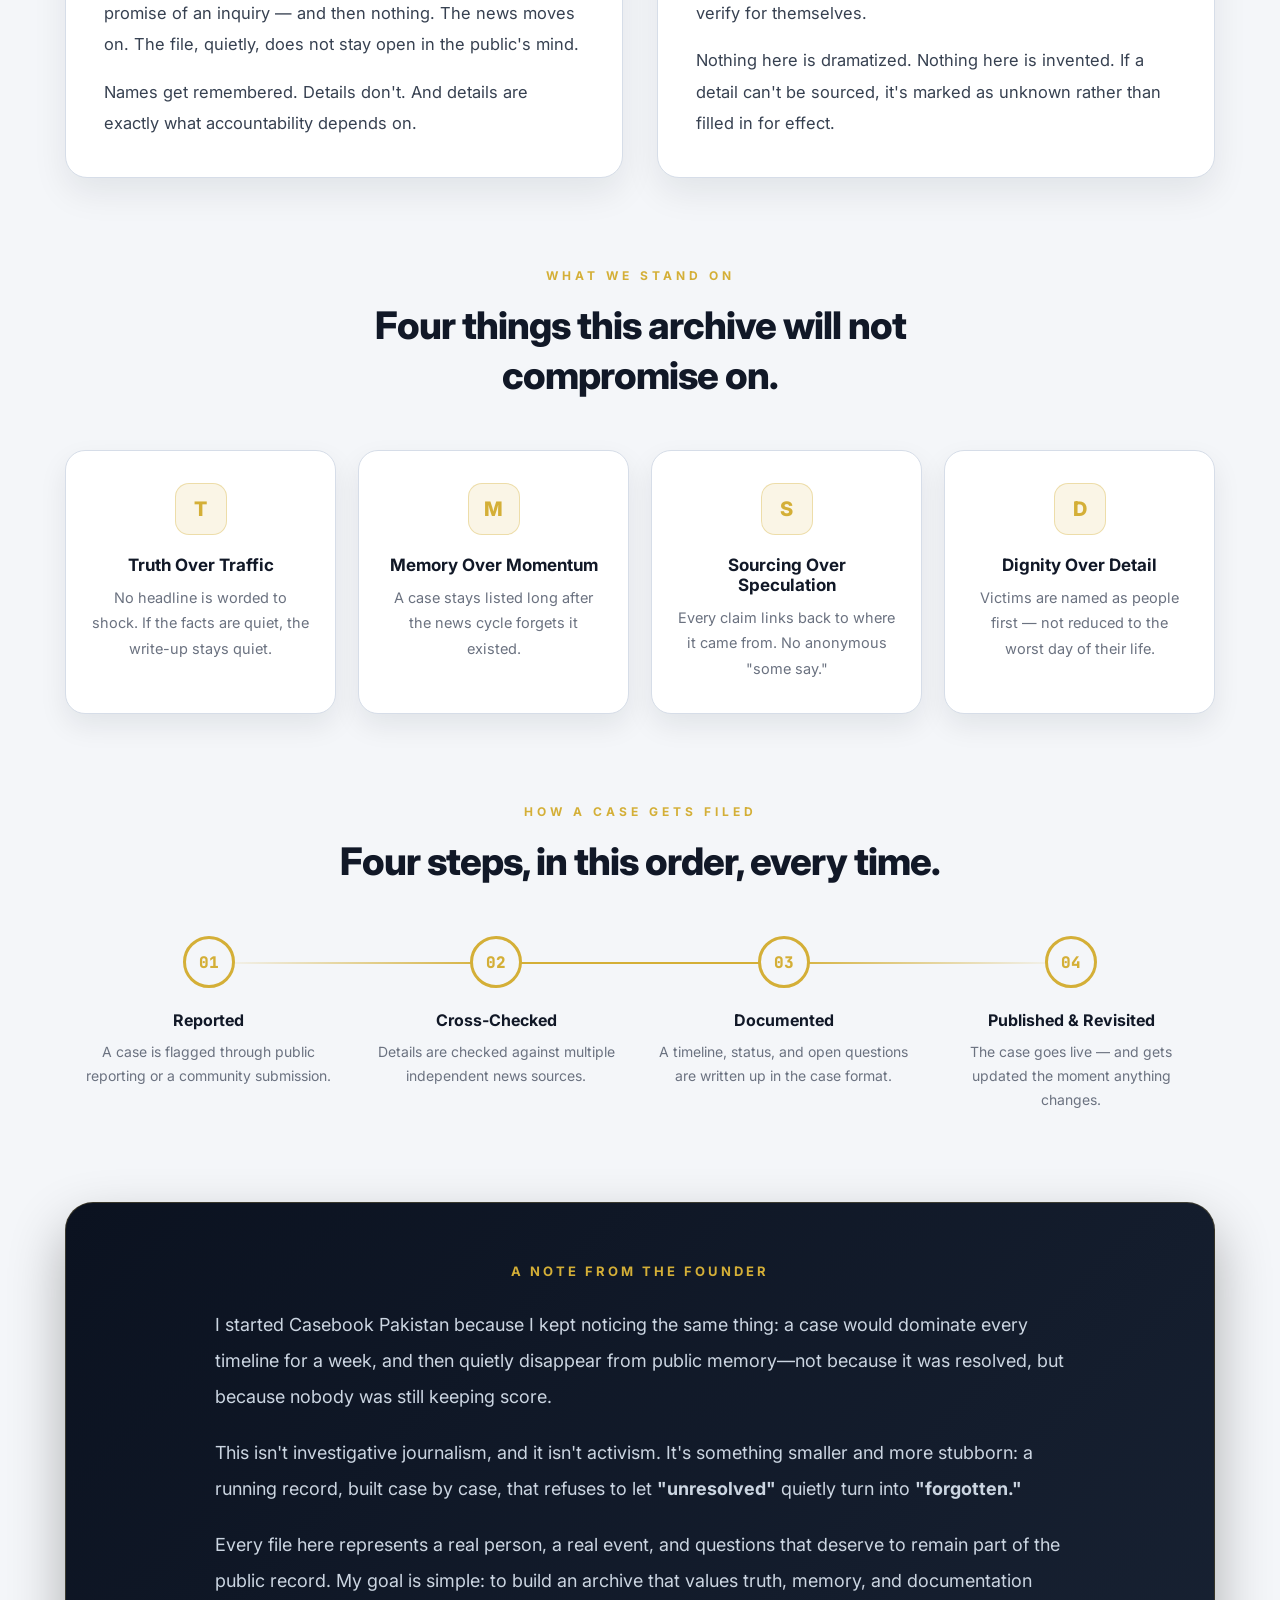
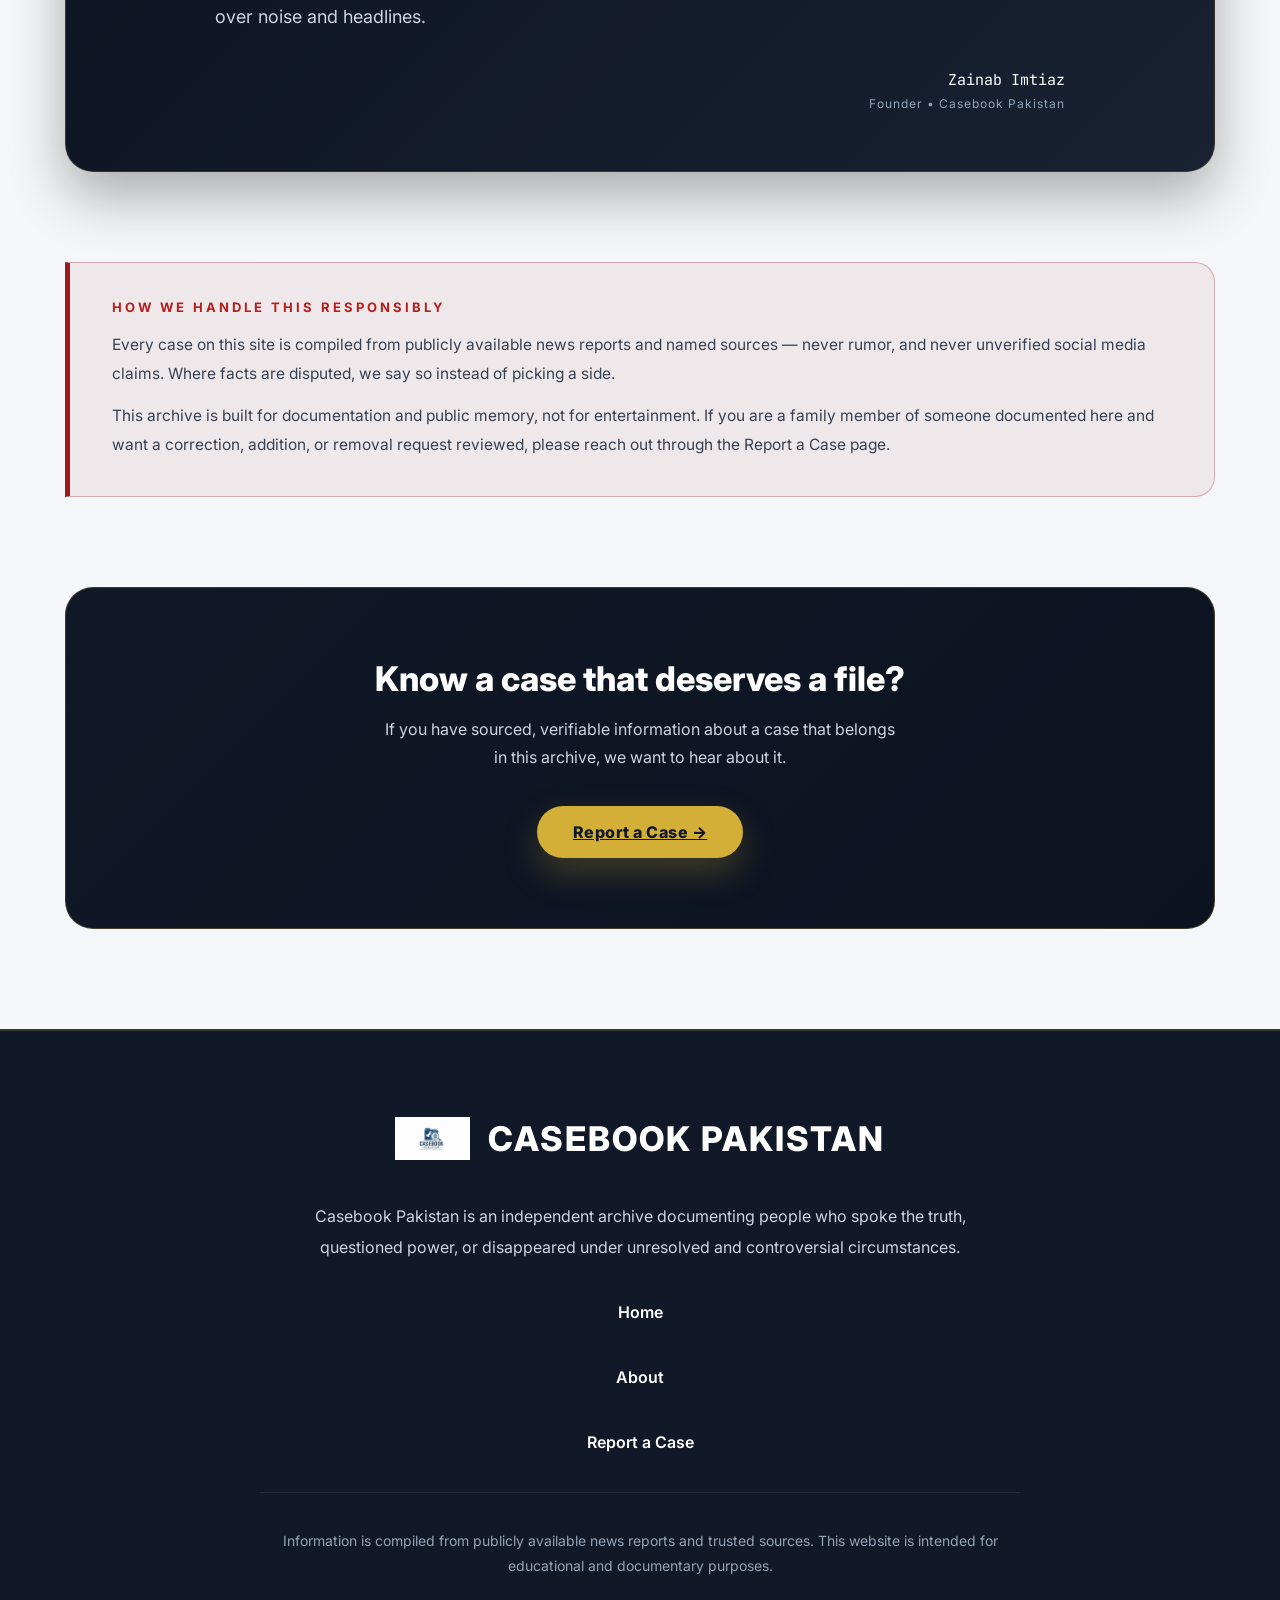
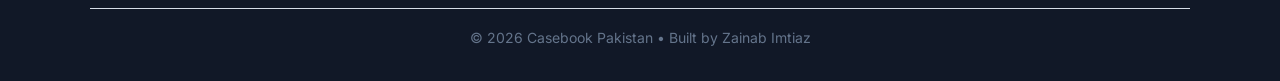
==== commit 56c1ec15: "Add Matiullah Jan case" ====
--- a/about.html
+++ b/about.html
@@ -5,7 +5,7 @@
 <meta name="viewport" content="width=device-width, initial-scale=1.0">
 <title>About — Casebook Pakistan</title>
 
-<link rel="icon" type="image/png" href="Images/logoCreator_imagetologo.jpg">
+<link rel="icon" type="image/png" href="images/logoCreator_imagetologo.jpg">
 
 <link rel="preconnect" href="https://fonts.googleapis.com">
 <link rel="preconnect" href="https://fonts.gstatic.com" crossorigin>
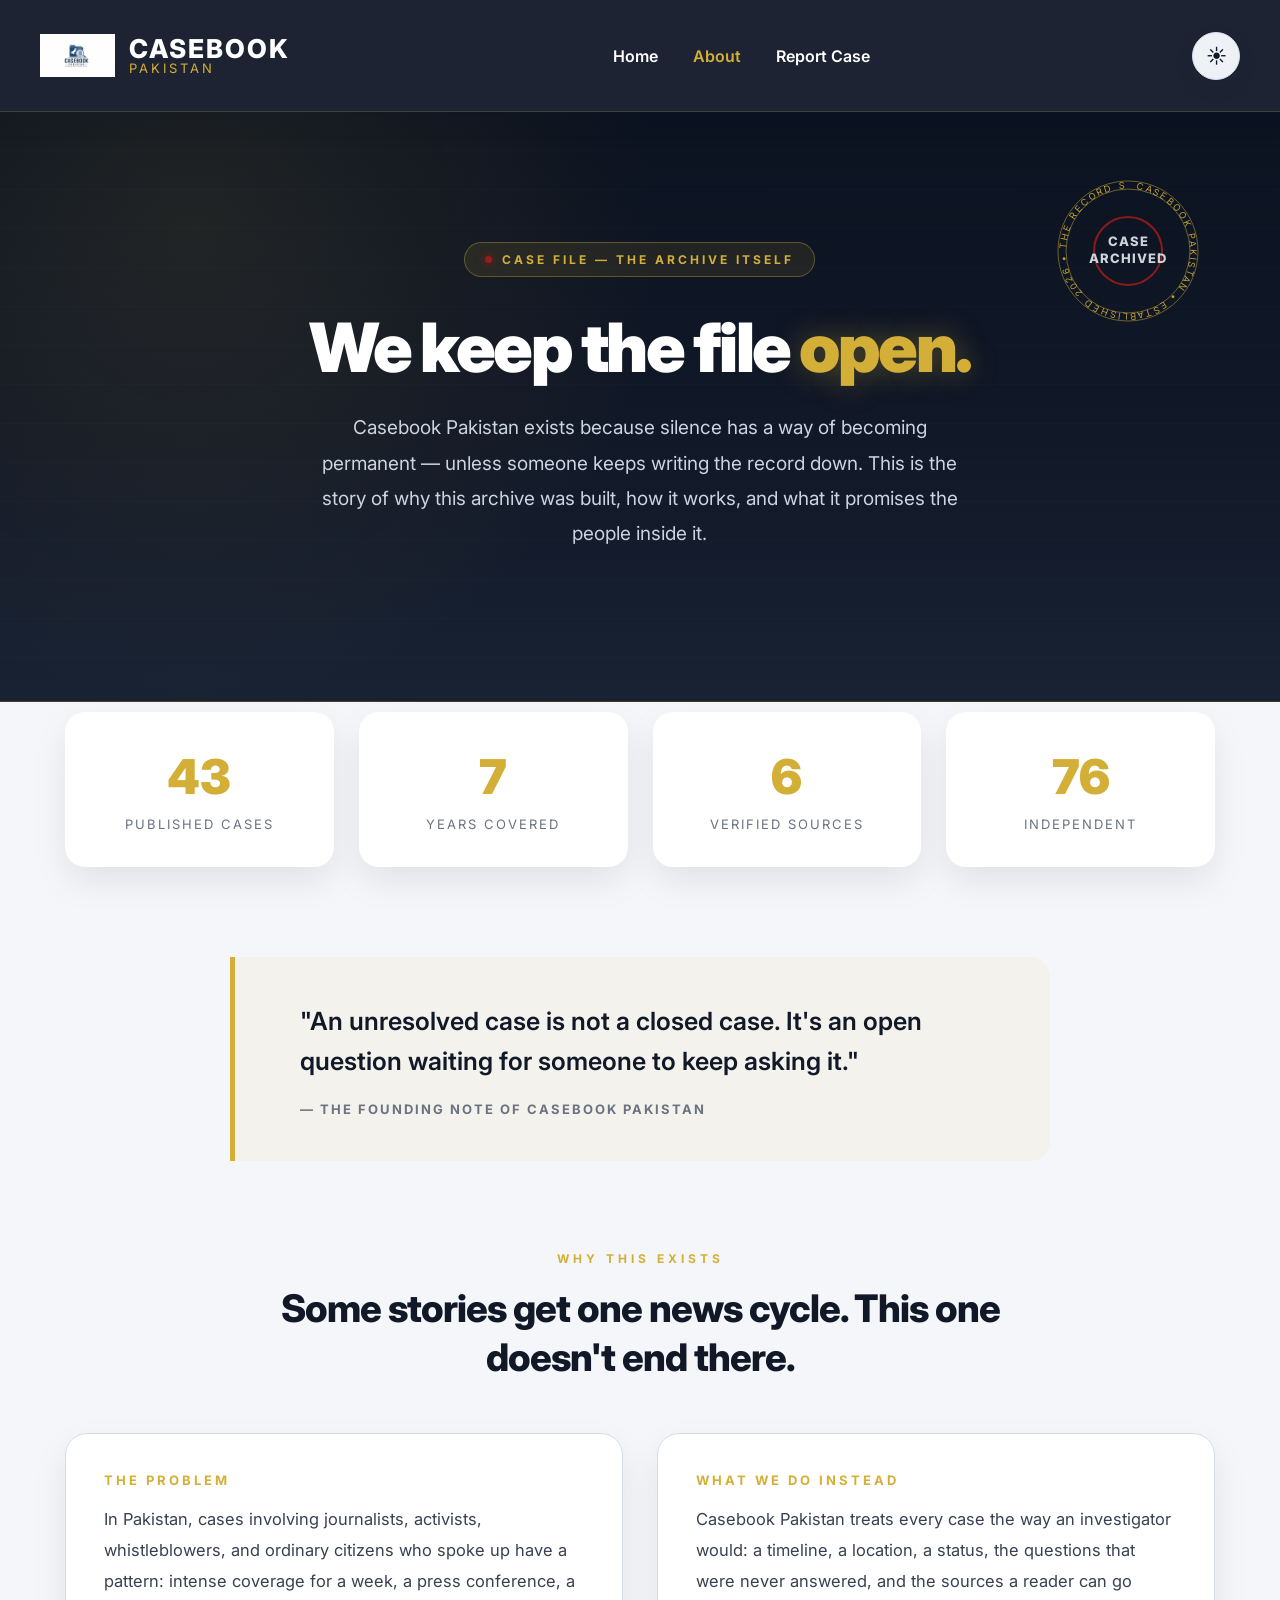
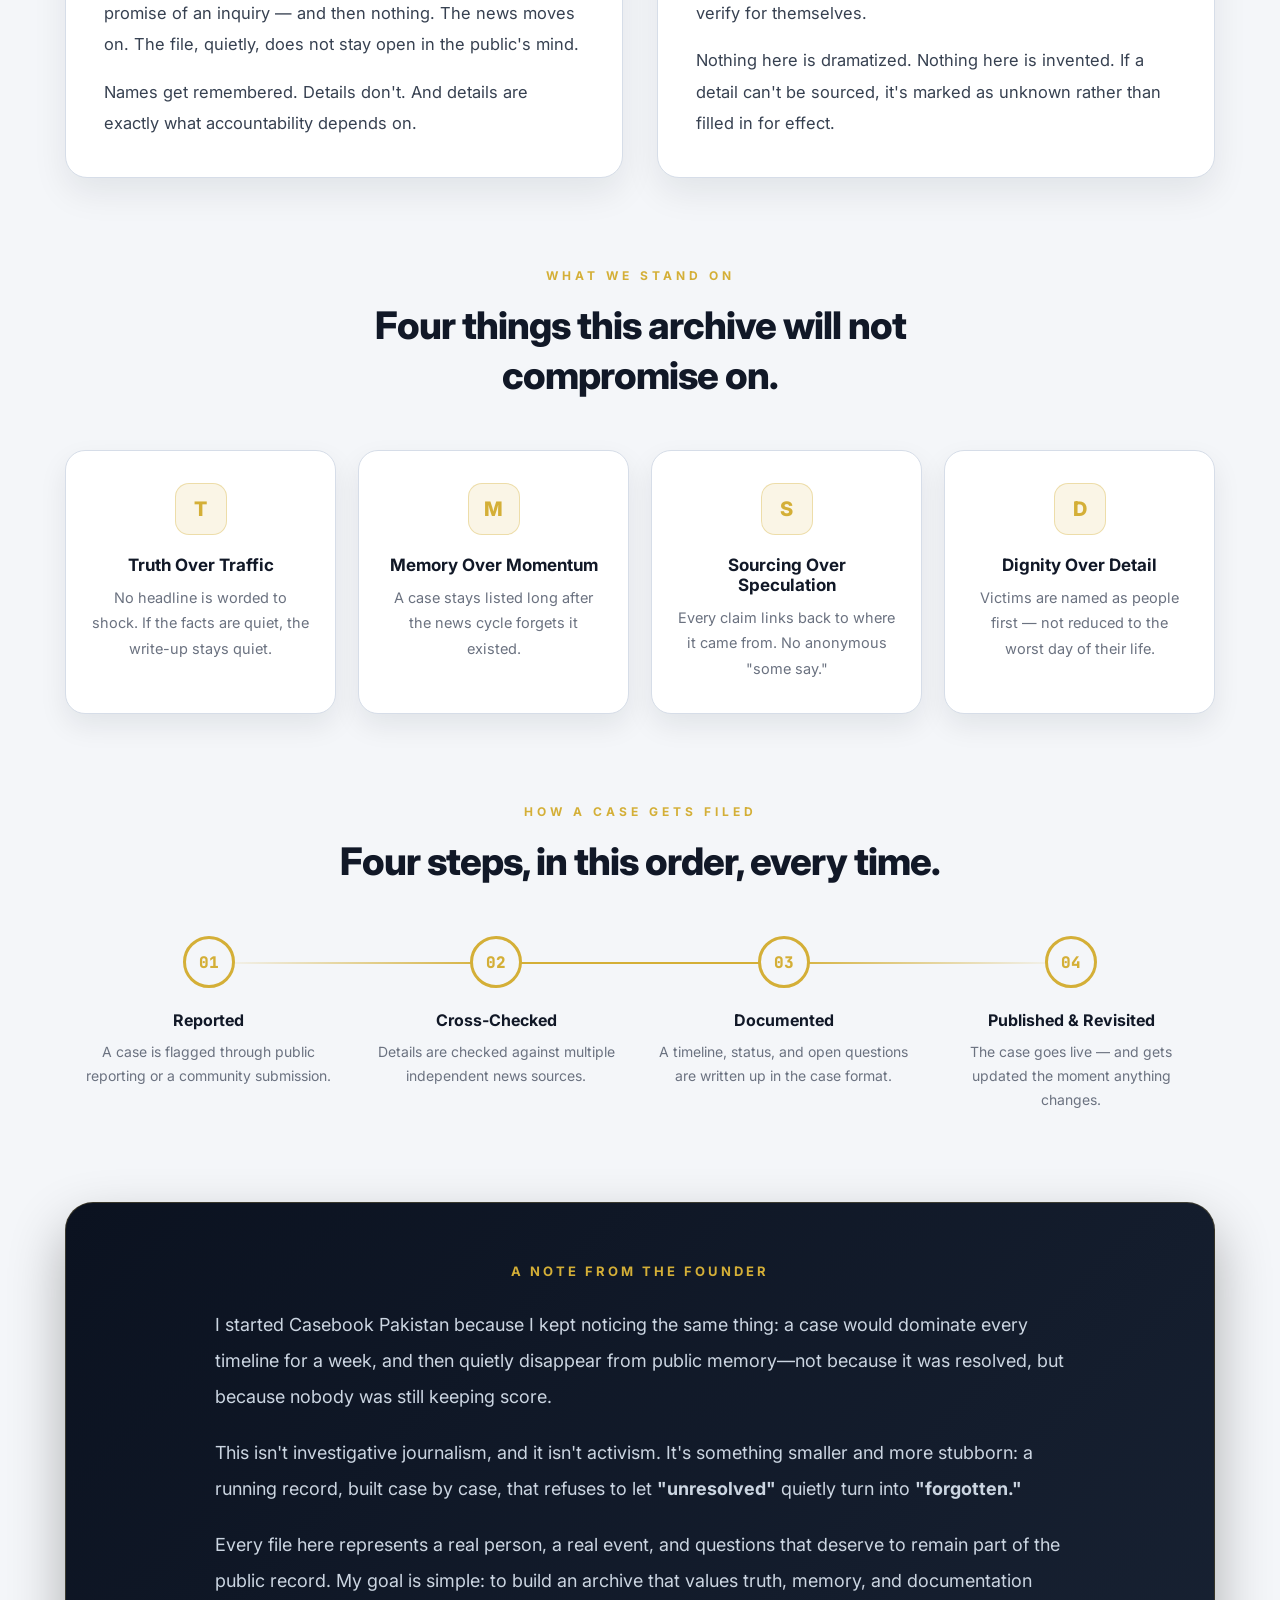
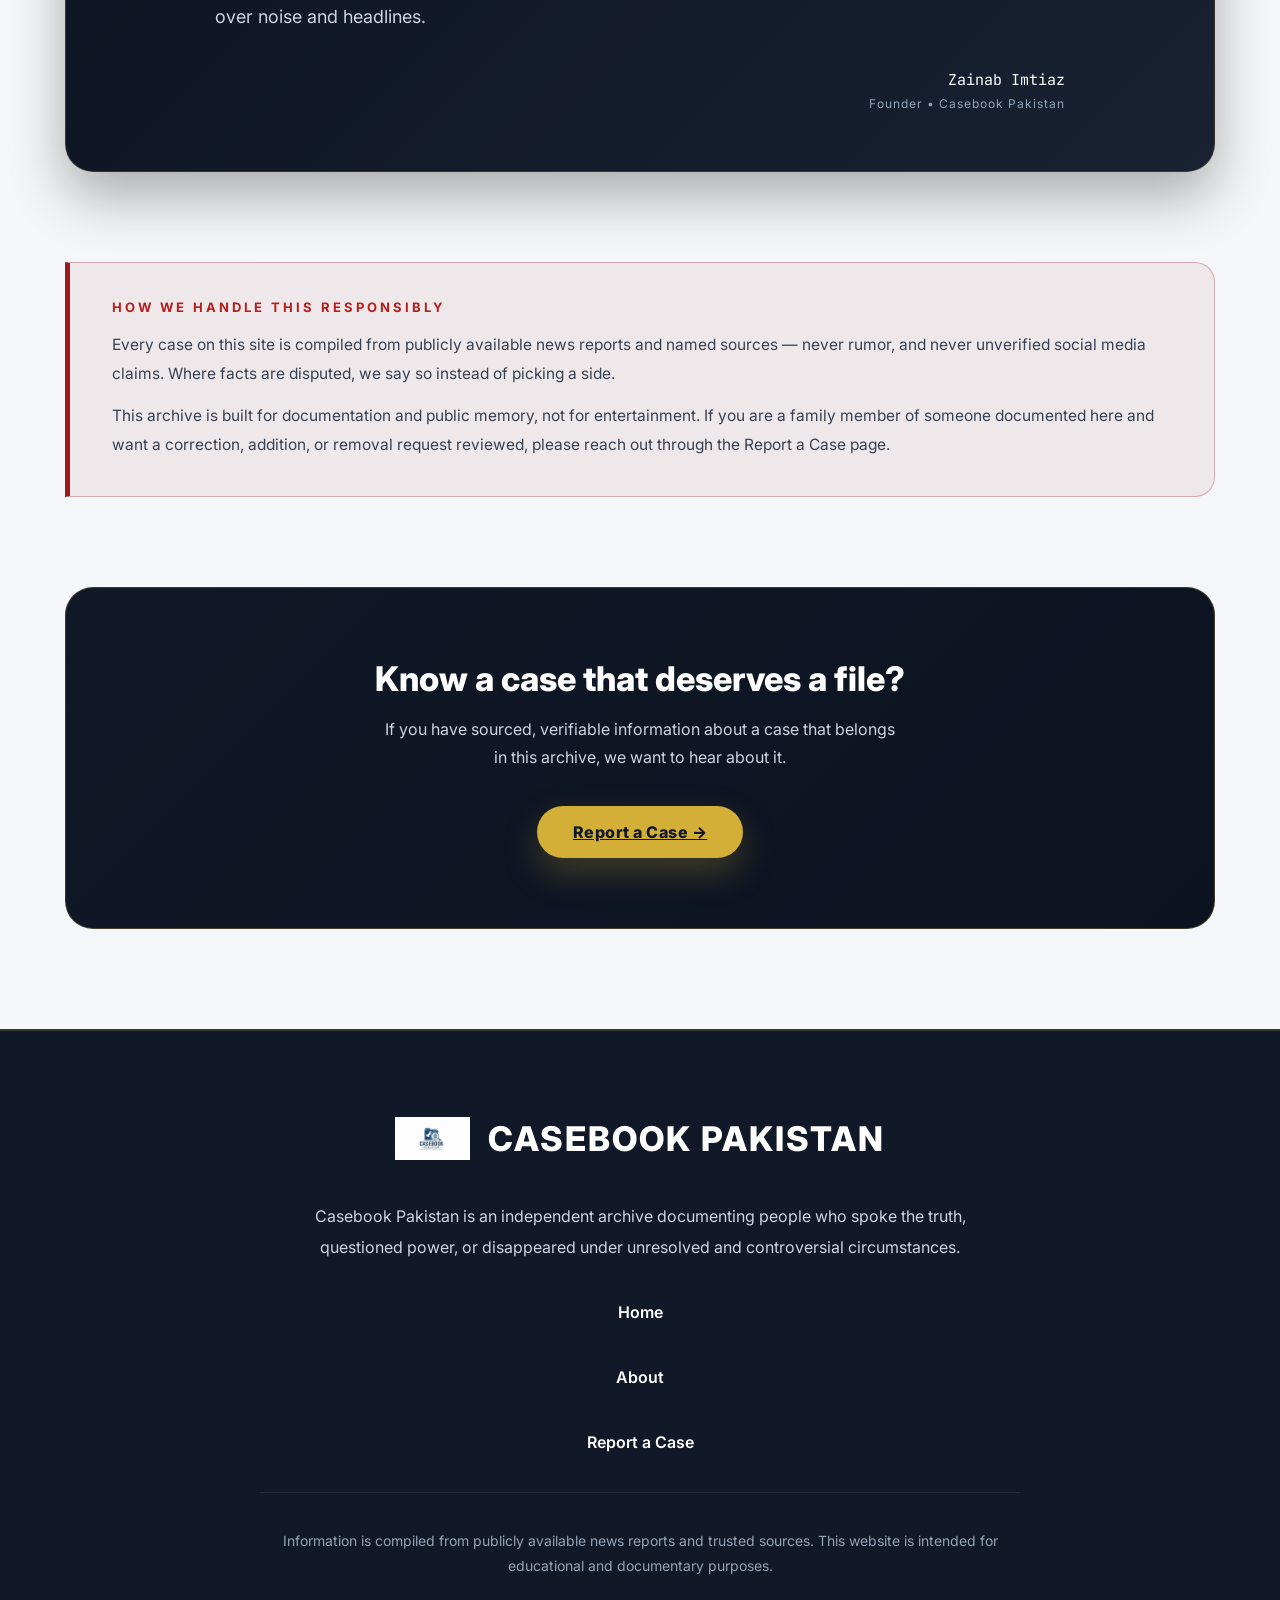
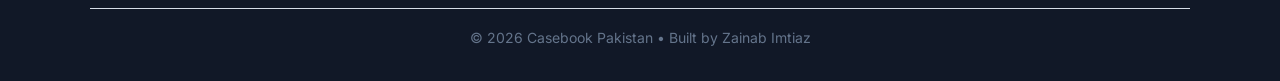
==== commit ceb9589c: "Update about page and add Matiullah Jan" ====
--- a/about.html
+++ b/about.html
@@ -630,7 +630,7 @@
 <header>
 
 <div class="logo" onclick="window.location.href='index.html'">
-<img src="Images/logoCreator_imagetologo.jpg" alt="Casebook Pakistan Logo">
+<img src="images/logoCreator_imagetologo.jpg" alt="Casebook Pakistan Logo">
 <div class="logo-text">
 <span>CASEBOOK</span>
 <small>Pakistan</small>
@@ -923,7 +923,7 @@
 <div class="footer-container">
 
 <div class="footer-brand">
-<img src="Images/logoCreator_imagetologo.jpg" alt="Casebook Pakistan">
+<img src="images/logoCreator_imagetologo.jpg" alt="Casebook Pakistan">
 <h2>CASEBOOK PAKISTAN</h2>
 </div>
 
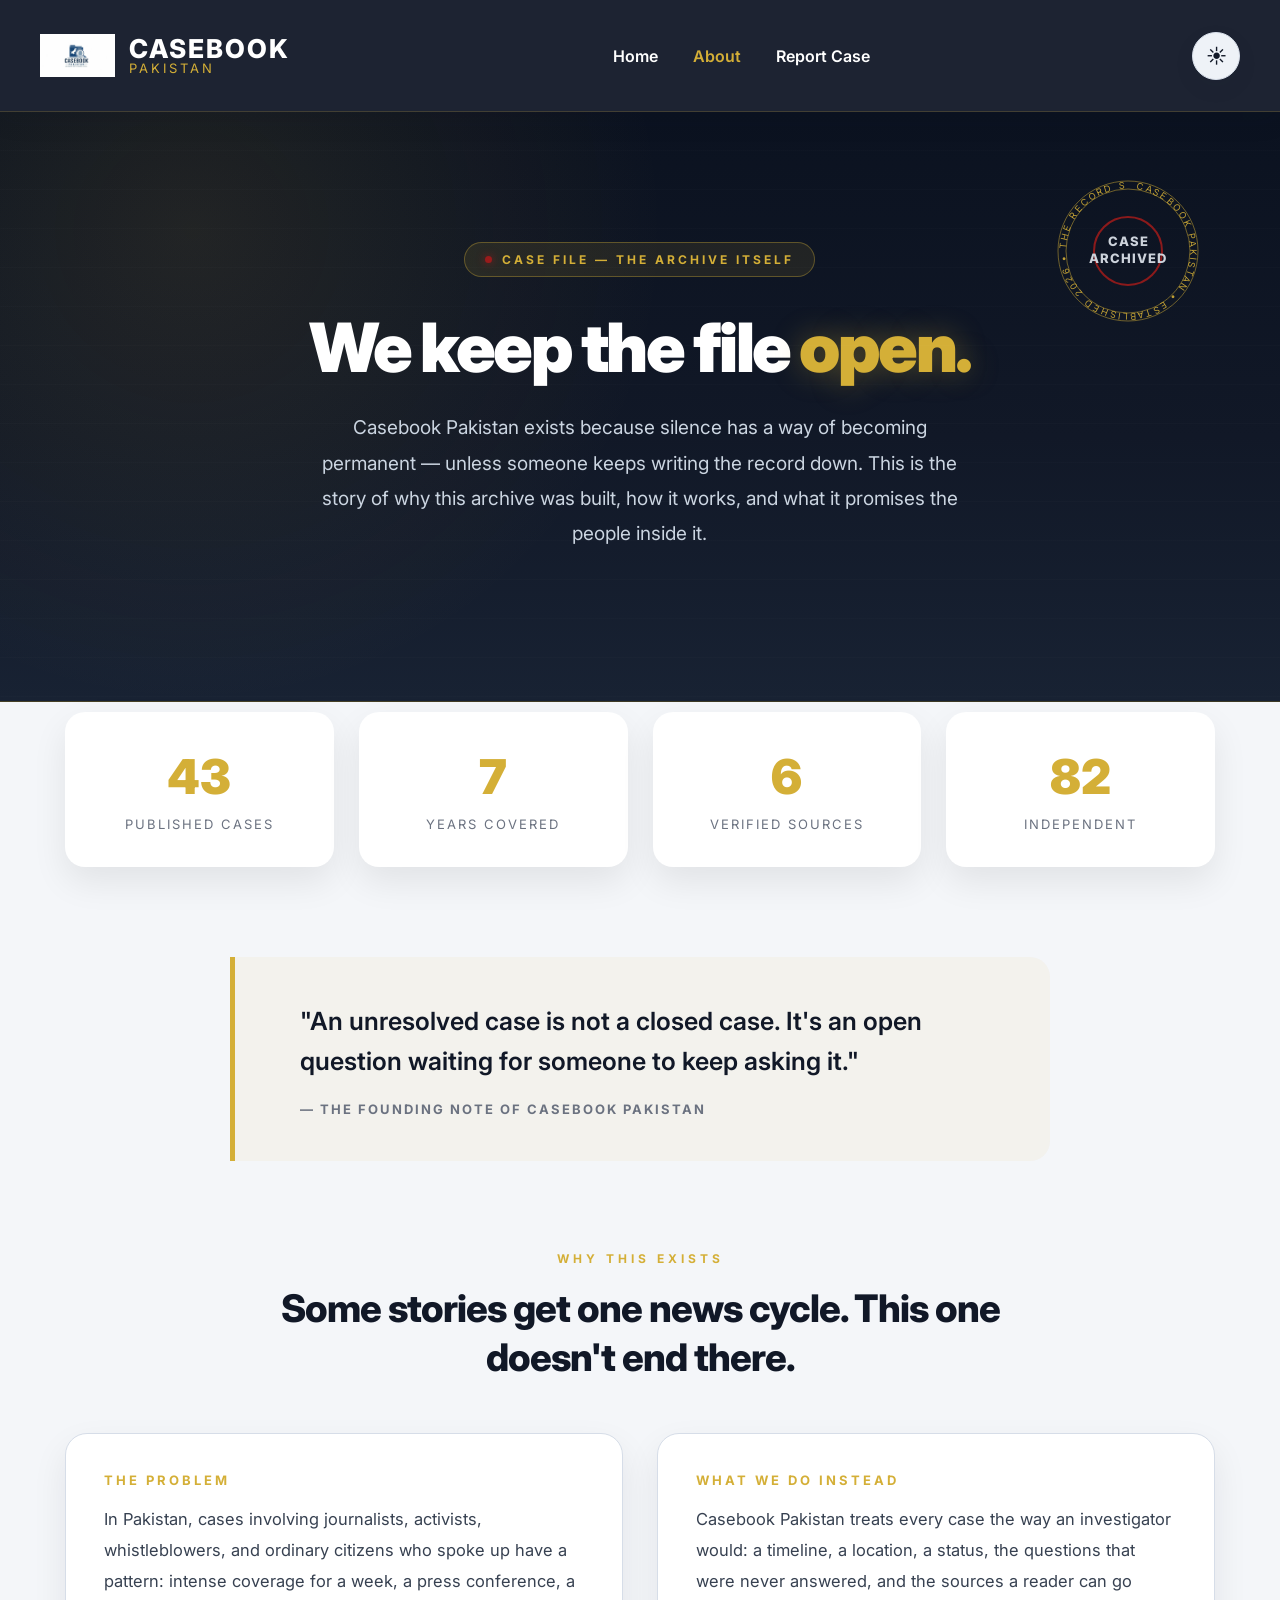
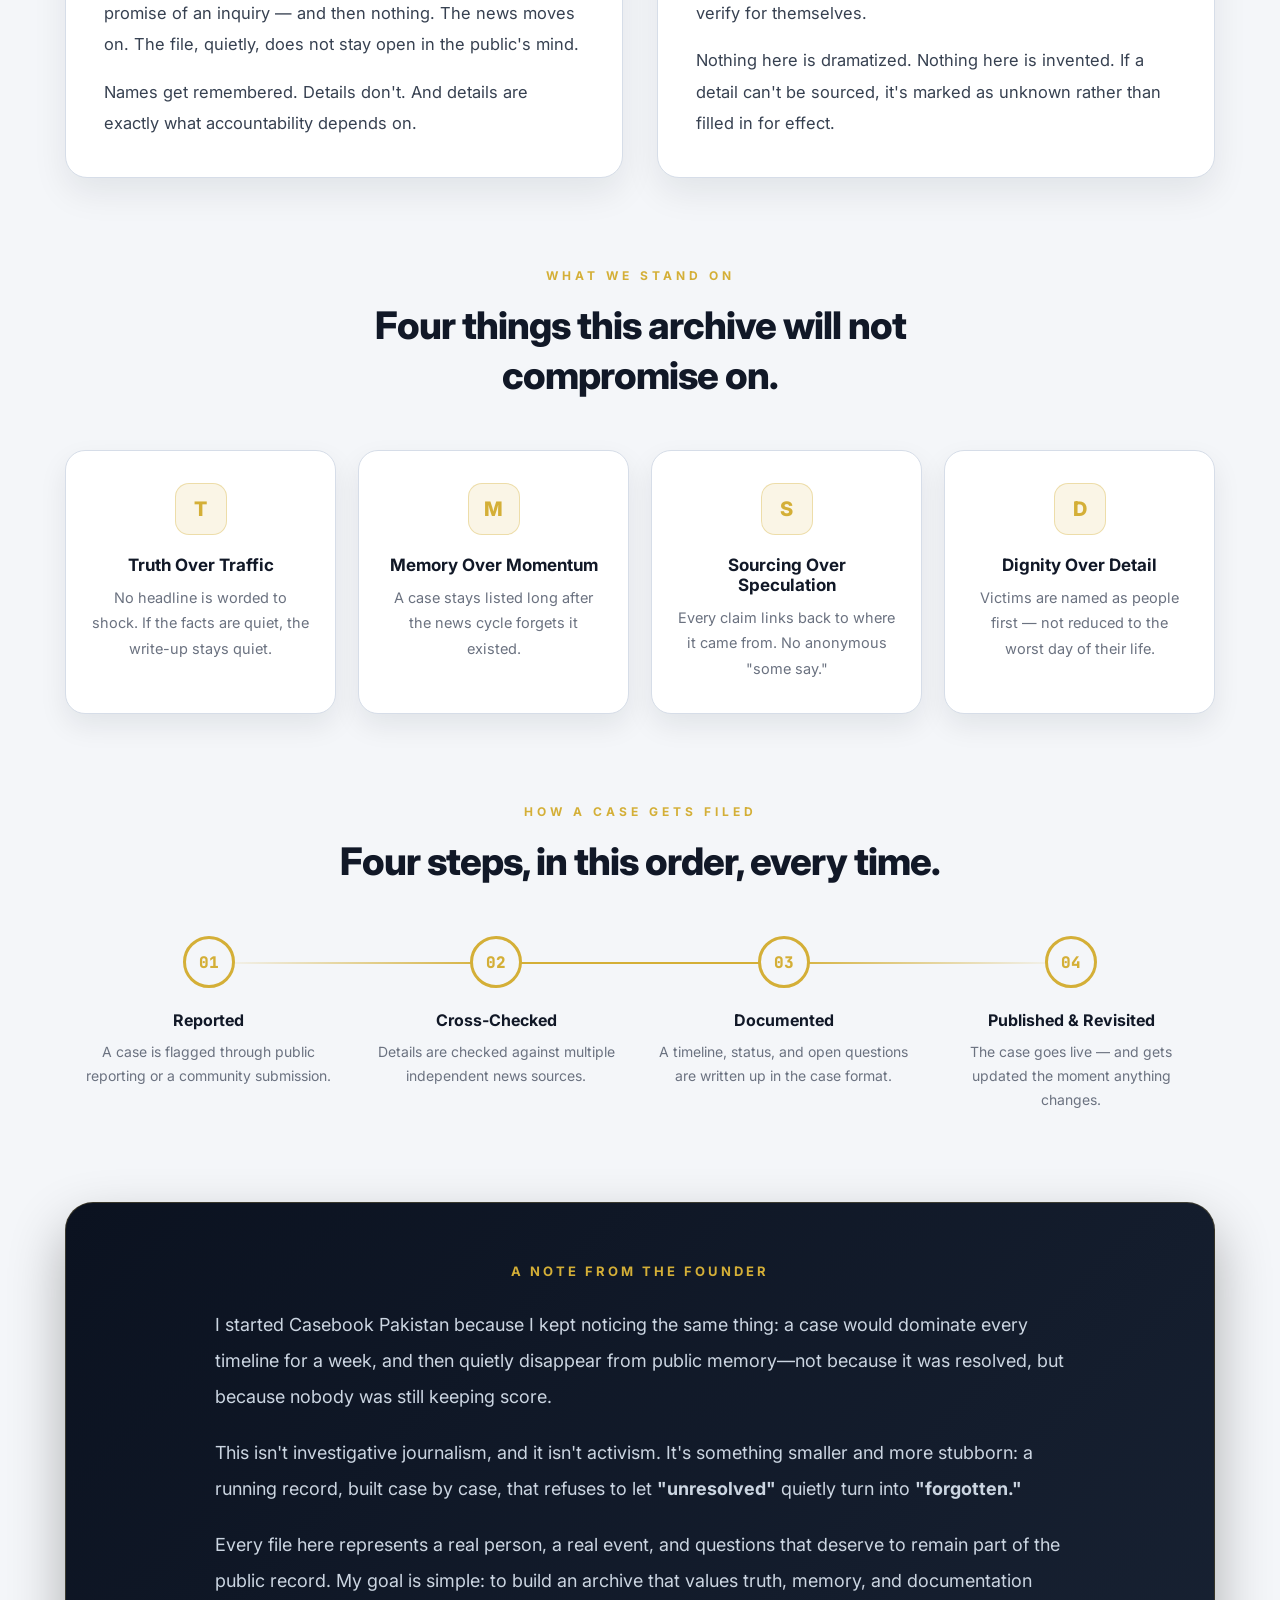
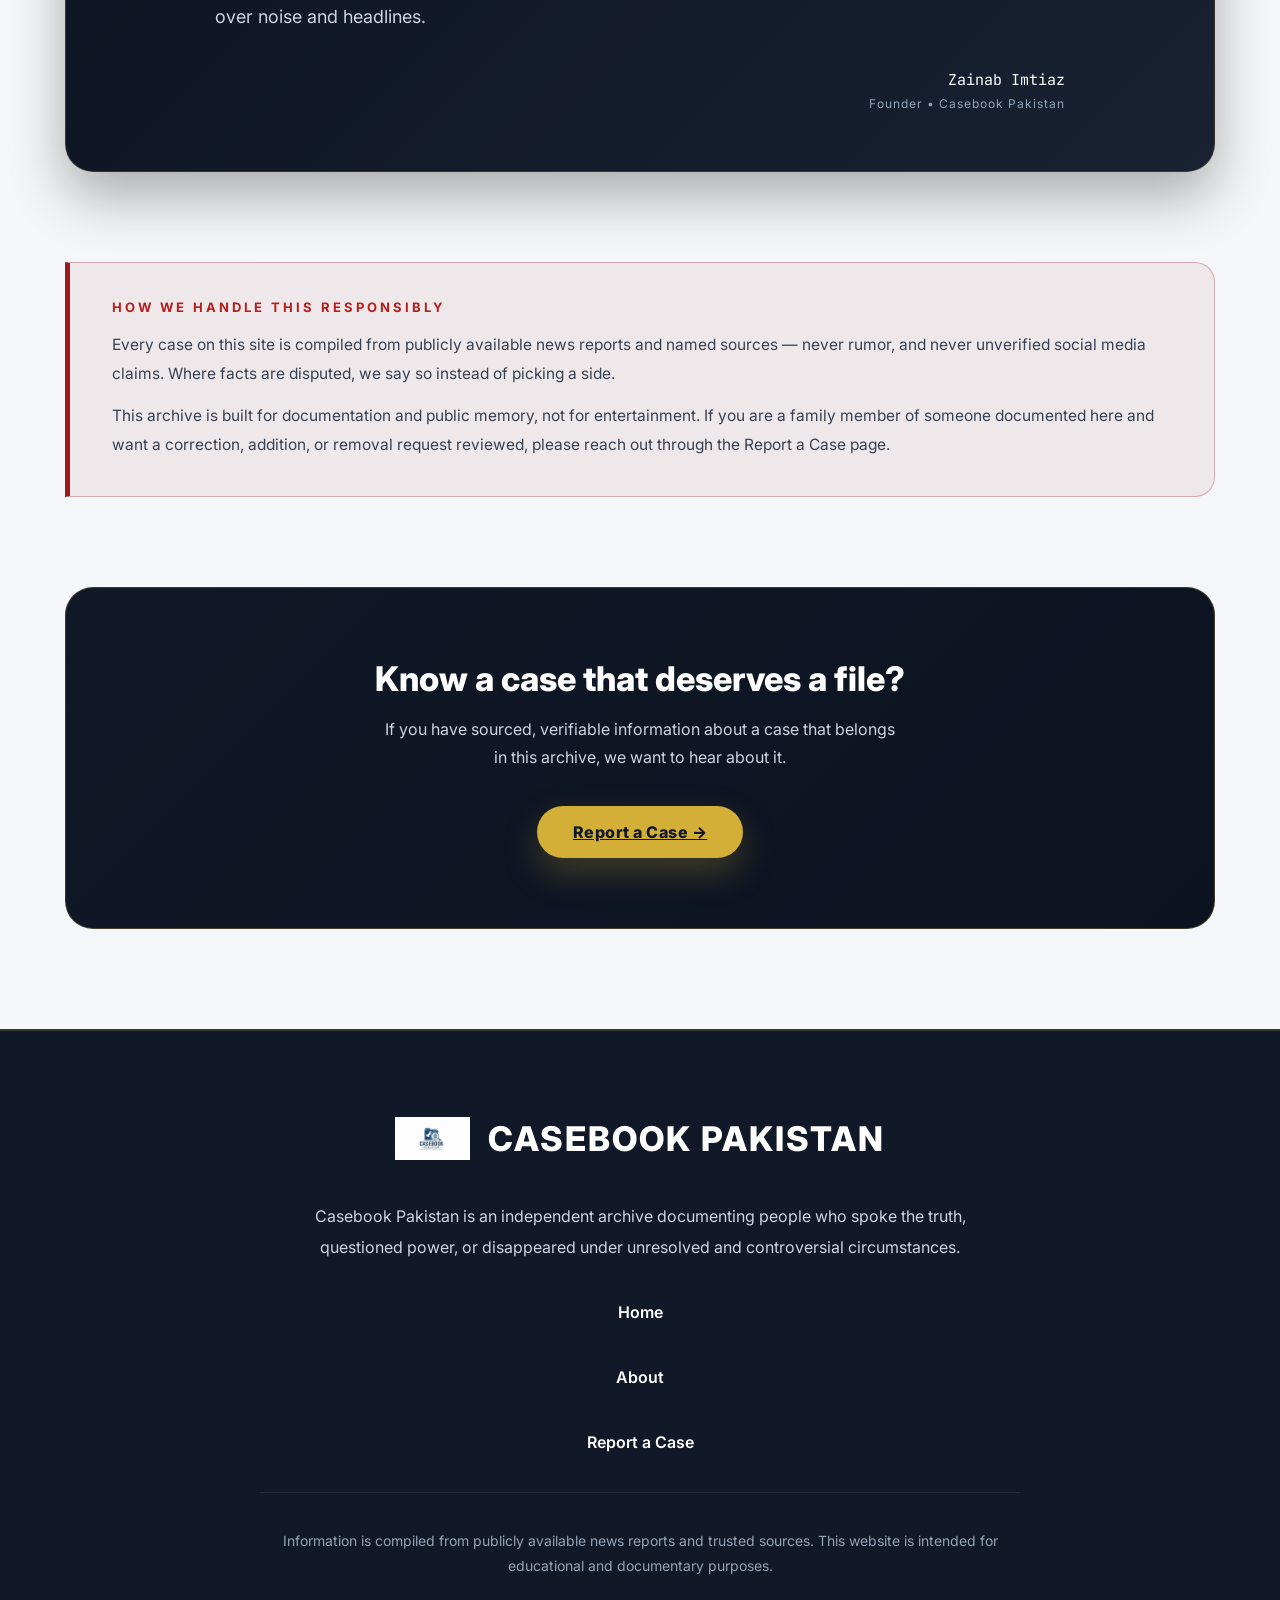
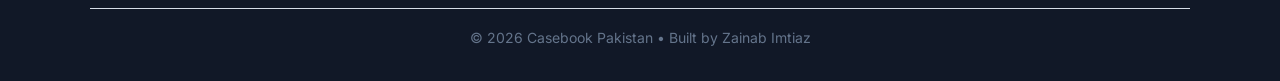
==== commit 4be78802: "Update timeline design" ====
--- a/about.html
+++ b/about.html
@@ -530,6 +530,18 @@
     .mission-quote p{font-size:20px;}
     .pillar-grid{grid-template-columns:1fr;}
     .ethics-box, .narrative-box{padding:26px;}
+    .founder-block{padding:26px;}
+    .founder-note p{font-size:16px;line-height:1.8;}
+    .about-cta{padding:48px 22px;}
+    .about-cta h2{font-size:26px;}
+}
+
+@media(max-width:420px){
+    .about-hero{padding:75px 16px 85px;}
+    .about-title{font-size:27px;}
+    .about-lede{font-size:16px;}
+    .file-tab{font-size:11px;padding:8px 16px;}
+    .about-stat h2{font-size:36px;}
 }
 /* ==========================
 ABOUT PAGE STATS
--- a/foryou.css
+++ b/foryou.css
@@ -46,6 +46,14 @@
     box-sizing:border-box;
     font-family:'Inter',sans-serif;
 }
+html,body{
+    overflow-x:hidden;
+    max-width:100%;
+}
+img,svg{
+    max-width:100%;
+    height:auto;
+}
 body{
     background:var(--bg-body);
     color:var(--text-primary);
@@ -126,6 +134,8 @@
 nav{
     display:flex;
     align-items:center;
+    justify-content:center;
+    flex-wrap:wrap;
     gap:35px;
 }
 
@@ -181,7 +191,7 @@
     overflow:hidden;
 }
 .ticker-label{
-    background:#b91c1c;
+    background:#8a6a1a;
     color:#fff;
     font-size:11px;
     font-weight:700;
@@ -224,17 +234,30 @@
     margin-top:45px;
 }
 .stat-box{
+    position:relative;
     background:rgba(255,255,255,.08);
     backdrop-filter:blur(12px);
     border:1px solid rgba(255,255,255,.12);
     border-radius:18px;
-    width:170px;
-    padding:28px 15px;
-    transition:.3s;
+    width:180px;
+    padding:26px 14px;
+    transition:.3s;
+    overflow:hidden;
+}
+.stat-box::before{
+    content:"";
+    position:absolute;
+    top:0;
+    left:0;
+    right:0;
+    height:2px;
+    background:linear-gradient(90deg,transparent,#d4af37,transparent);
+    opacity:.7;
 }
 .stat-box:hover{
     transform:translateY(-6px);
     box-shadow:0 18px 35px rgba(0,0,0,.28);
+    border-color:rgba(212,175,55,.35);
 }
 .stat-num{
     font-size:34px;
@@ -243,8 +266,8 @@
 }
 .stat-label{
     margin-top:10px;
-    font-size:13px;
-    letter-spacing:2px;
+    font-size:12px;
+    letter-spacing:1.4px;
     color:#d1d5db;
 }
 .section{
@@ -309,7 +332,12 @@
 
 .hero-title span{
     display:inline-block;
-    margin-top:12px;
+    margin-top:14px;
+    font-family:'Newsreader',Georgia,serif;
+    font-style:italic;
+    font-weight:600;
+    font-size:0.86em;
+    letter-spacing:-1px;
     color:#d4af37;
     text-shadow:
         0 0 12px rgba(212,175,55,.45),
@@ -317,17 +345,43 @@
 }
 .hero-tagline{
 
-    max-width:700px;
+    max-width:620px;
     margin:0 auto 35px;
 
-    font-size:20px;
+    font-size:19px;
 
     color:#cbd5e1;
 
-    line-height:1.7;
+    line-height:1.75;
 
     font-weight:400;
 
+}
+.scroll-cue{
+    display:inline-flex;
+    flex-direction:column;
+    align-items:center;
+    gap:8px;
+    margin-top:10px;
+    color:#9aa5b8;
+    text-decoration:none;
+    font-size:11.5px;
+    font-weight:600;
+    letter-spacing:2px;
+    text-transform:uppercase;
+    opacity:.75;
+    transition:.3s;
+}
+.scroll-cue:hover{
+    opacity:1;
+    color:#d4af37;
+}
+.scroll-cue svg{
+    animation:scroll-cue-bounce 1.8s ease-in-out infinite;
+}
+@keyframes scroll-cue-bounce{
+    0%,100%{ transform:translateY(0); }
+    50%{ transform:translateY(5px); }
 }
 .hero-divider{
 
@@ -623,12 +677,22 @@
     background:#d4af37;
     color:#111827;
 }
+@media (prefers-reduced-motion:reduce){
+    *{
+        animation-duration:.001ms !important;
+        transition-duration:.001ms !important;
+    }
+}
 @media(max-width:992px){
     header{
         flex-direction:column;
         gap:20px;
         padding:20px;
     }
+    .right-side{
+        width:100%;
+        justify-content:center;
+    }
     .hero-title{
         font-size:42px;
     }
@@ -671,8 +735,54 @@
         width:60px;
         height:40px;
     }
+    .right-side{
+        flex-direction:column;
+        gap:12px;
+    }
     header input{
         width:100%;
+    }
+    header input:focus{
+        width:100%;
+    }
+}
+
+@media(max-width:420px){
+    .hero{
+        padding:55px 16px;
+    }
+    .hero-title{
+        font-size:28px;
+        letter-spacing:-1px;
+    }
+    .hero-tagline{
+        font-size:16px;
+    }
+    .stat-box{
+        width:130px;
+        padding:20px 12px;
+    }
+    .stat-num{
+        font-size:26px;
+    }
+    .section{
+        margin:45px auto;
+    }
+    .card-photo{
+        height:190px;
+    }
+    .card-name{
+        font-size:21px;
+    }
+    #map{
+        height:340px;
+    }
+    .footer-brand{
+        flex-direction:column;
+        gap:10px;
+    }
+    .footer-links{
+        gap:24px;
     }
 }
 footer{
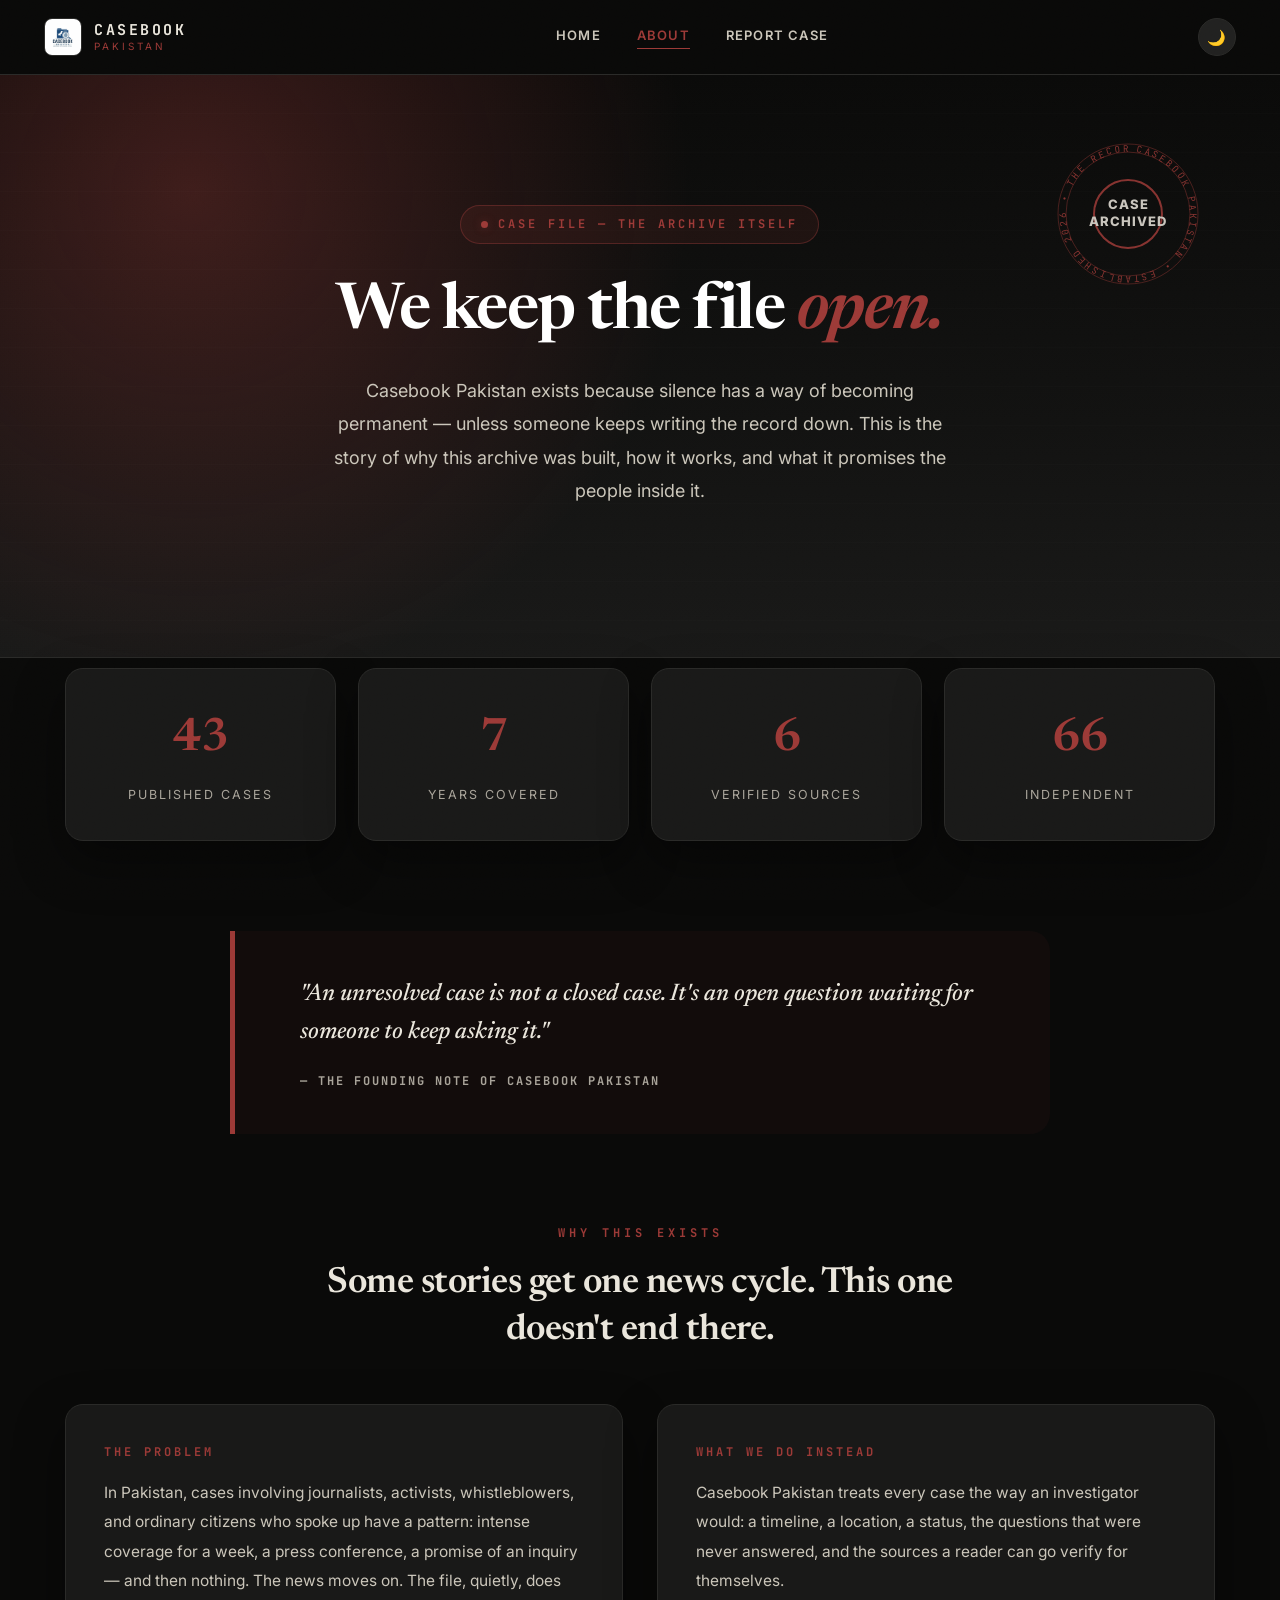
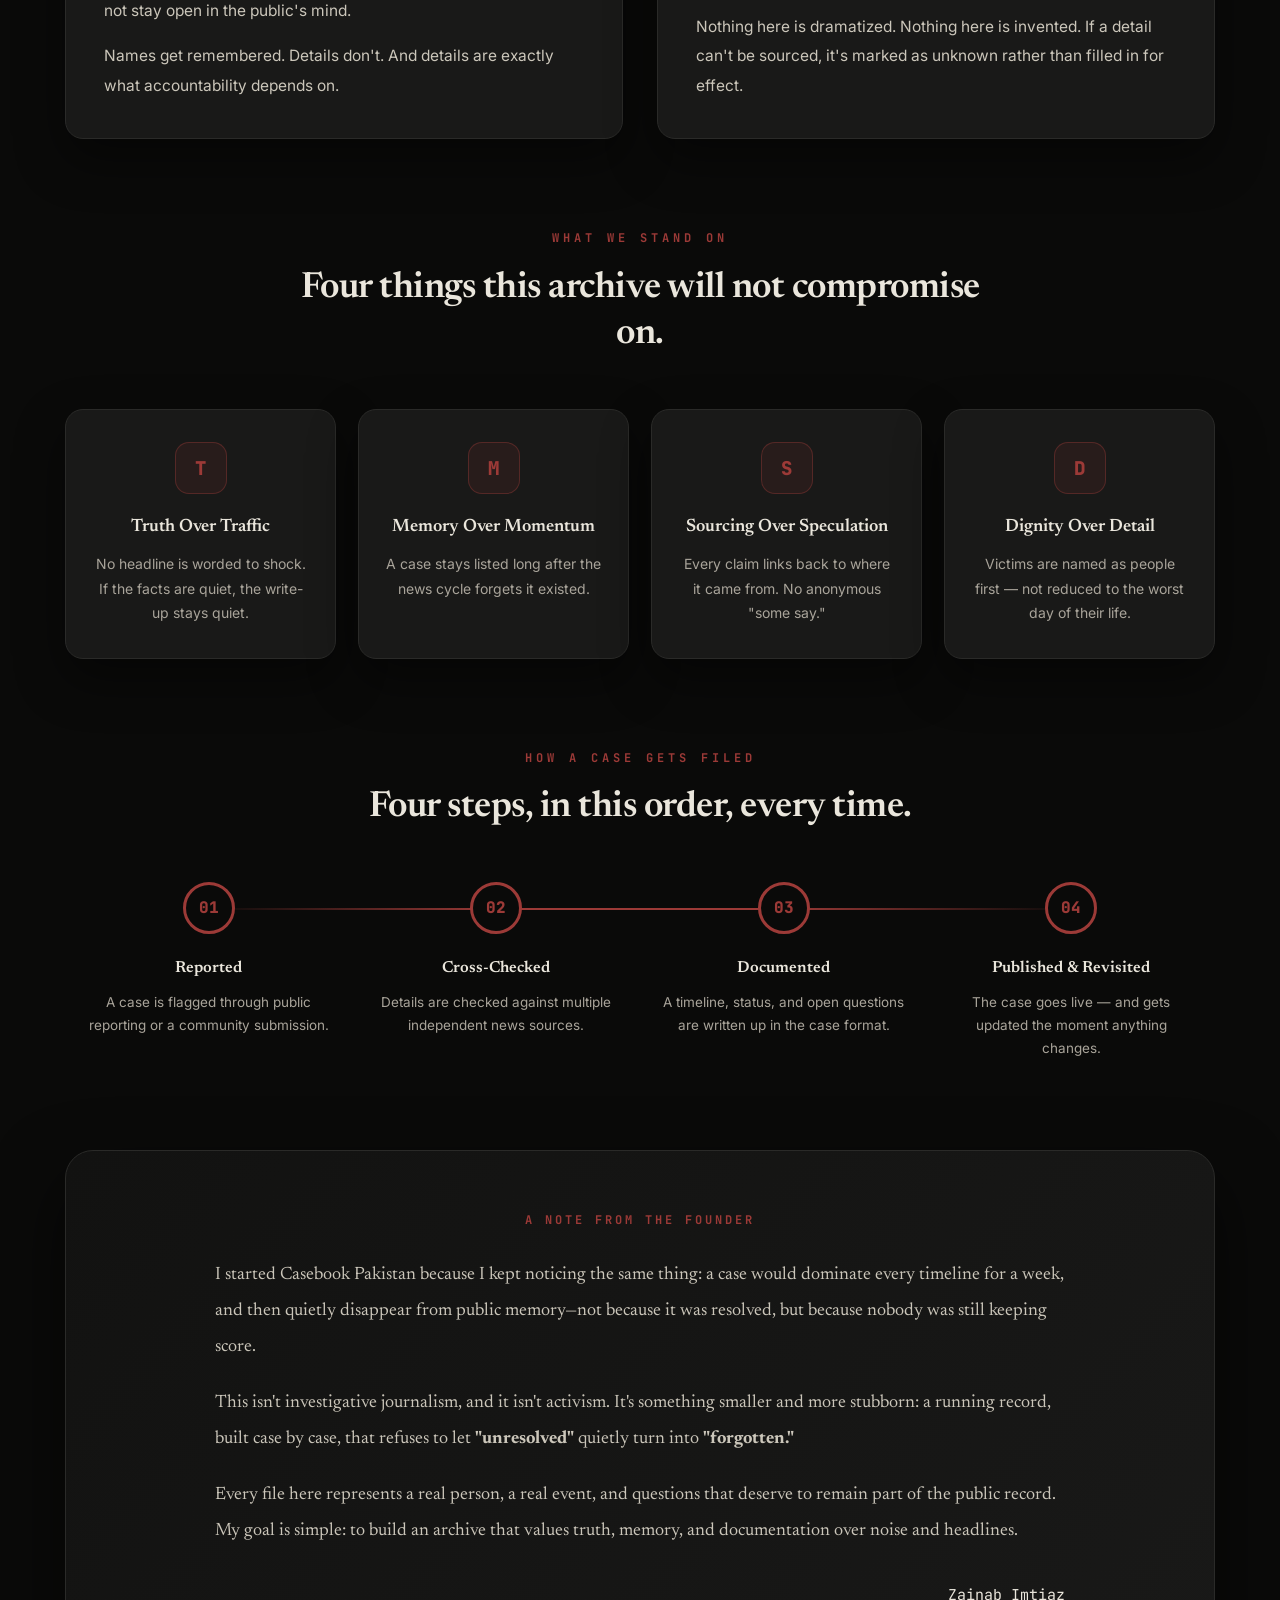
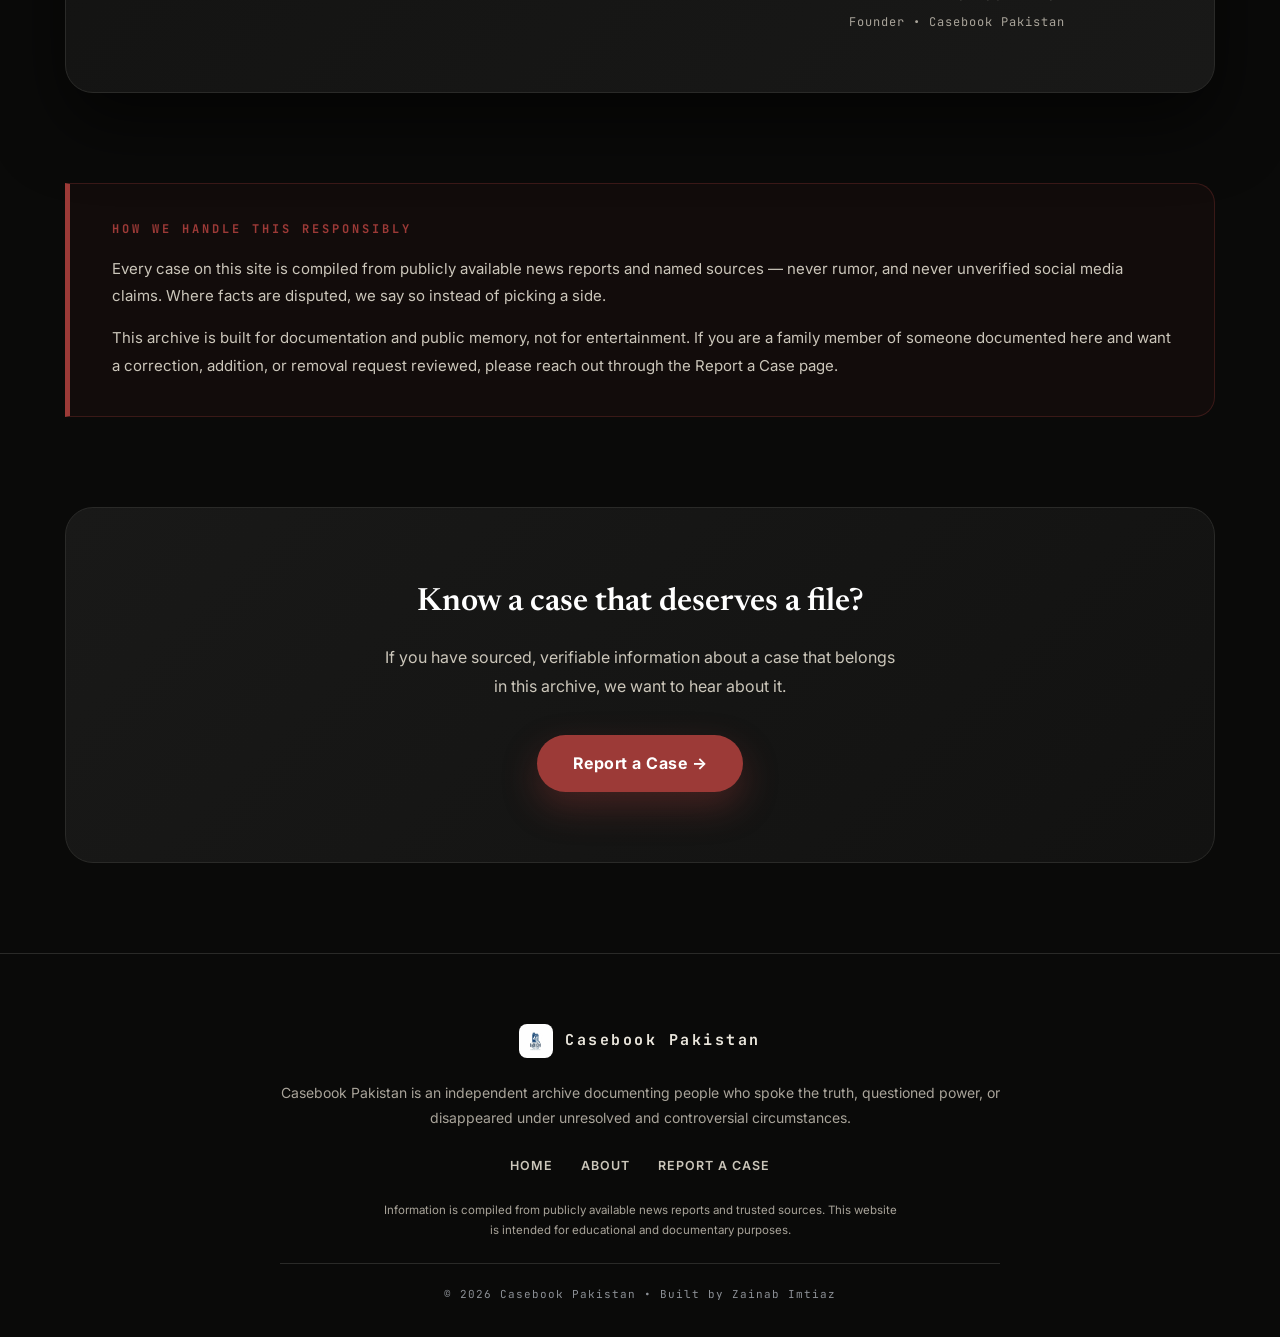
==== commit c08aada4: "Describe what you changed" ====
--- a/about.html
+++ b/about.html
@@ -4,45 +4,28 @@
 <meta charset="UTF-8">
 <meta name="viewport" content="width=device-width, initial-scale=1.0">
 <title>About — Casebook Pakistan</title>
-
 <link rel="icon" type="image/png" href="images/logoCreator_imagetologo.jpg">
-
-<link rel="preconnect" href="https://fonts.googleapis.com">
-<link rel="preconnect" href="https://fonts.gstatic.com" crossorigin>
-<link href="https://fonts.googleapis.com/css2?family=Inter:wght@300;400;500;600;700;800;900&family=JetBrains+Mono:wght@400;500;600&display=swap" rel="stylesheet">
-
-<link rel="stylesheet" href="foryou.css">
+<link rel="stylesheet" href="site.css">
 
 <style>
-
 /* ===================================================
-   ABOUT PAGE — CASEBOOK PAKISTAN
-   Extends foryou.css tokens. Page-specific rules only.
+   ABOUT PAGE — page-specific rules only, extends site.css
 =================================================== */
-
-.mono{
-    font-family:'JetBrains Mono',monospace;
-}
-
-/* ---------- ABOUT HERO ---------- */
 
 .about-hero{
     position:relative;
     overflow:hidden;
     background:
-        radial-gradient(circle at 15% 20%,rgba(212,175,55,.10),transparent 40%),
-        linear-gradient(180deg,#0b1220,#111827 55%,#182233);
+        radial-gradient(circle at 15% 20%, var(--red-glow), transparent 42%),
+        linear-gradient(180deg, var(--black), var(--charcoal) 60%, var(--charcoal-2));
     padding:130px 20px 150px;
     text-align:center;
-    border-bottom:1px solid rgba(212,175,55,.25);
-}
-
+    border-bottom:1px solid var(--border-color);
+}
 .about-hero::before{
     content:"";
-    position:absolute;
-    inset:0;
-    background-image:
-        repeating-linear-gradient(transparent,transparent 38px,rgba(255,255,255,.025) 39px);
+    position:absolute; inset:0;
+    background-image:repeating-linear-gradient(transparent,transparent 38px,rgba(234,230,220,.02) 39px);
     pointer-events:none;
 }
 
@@ -52,587 +35,136 @@
     gap:10px;
     padding:9px 20px;
     border-radius:999px;
-    background:rgba(212,175,55,.10);
-    border:1px solid rgba(212,175,55,.35);
-    color:#d4af37;
+    background:rgba(154,58,55,.12);
+    border:1px solid rgba(154,58,55,.4);
+    color:var(--accent);
+    font-family:var(--mono);
     font-size:12px;
     font-weight:700;
     letter-spacing:3px;
     text-transform:uppercase;
     margin-bottom:34px;
 }
-
 .file-tab::before{
     content:"";
-    width:7px;
-    height:7px;
+    width:7px; height:7px;
     border-radius:50%;
-    background:#991b1b;
-    box-shadow:0 0 8px rgba(153,27,27,.9);
+    background:var(--red-bright);
+    box-shadow:0 0 8px var(--red-glow);
 }
 
 .about-title{
-    font-size:68px;
-    font-weight:900;
-    letter-spacing:-2.5px;
-    line-height:1.08;
+    font-family:var(--serif);
+    font-size:64px;
+    font-weight:600;
+    letter-spacing:-1.5px;
+    line-height:1.1;
     color:#fff;
     max-width:820px;
     margin:0 auto 26px;
 }
-
-.about-title em{
-    font-style:normal;
-    color:#d4af37;
-    text-shadow:0 0 30px rgba(212,175,55,.35);
-}
+.about-title em{ font-style:italic; color:var(--accent); }
 
 .about-lede{
     max-width:640px;
     margin:0 auto;
-    font-size:19px;
-    line-height:1.85;
-    color:#cbd5e1;
-}
-
-/* signature stamp */
-.stamp-wrap{
-    position:absolute;
-    top:64px;
-    right:6%;
-    width:150px;
-    height:150px;
-    opacity:.9;
-}
-.stamp-spin{
-    animation:stampspin 40s linear infinite;
-    transform-origin:75px 75px;
-}
-@keyframes stampspin{
-    from{transform:rotate(0deg)}
-    to{transform:rotate(360deg)}
-}
-.stamp-ring{
-    fill:none;
-    stroke:#d4af37;
-    stroke-width:1;
-    opacity:.55;
-}
-.stamp-text{
-    fill:#d4af37;
-    font-family:'JetBrains Mono',monospace;
-    font-size:9.2px;
-    letter-spacing:2px;
-}
-.stamp-center{
-    fill:none;
-    stroke:#991b1b;
-    stroke-width:2;
-}
-.stamp-word{
-    fill:#e2e8f0;
-    font-family:'Inter',sans-serif;
-    font-weight:800;
-    font-size:13px;
-    letter-spacing:1px;
-    text-anchor:middle;
-}
-
-/* ---------- REVEAL ---------- */
-
-.reveal{
-    opacity:0;
-    transform:translateY(28px);
-    transition:opacity .7s ease,transform .7s ease;
-}
-.reveal.show{
-    opacity:1;
-    transform:translateY(0);
-}
-@media (prefers-reduced-motion:reduce){
-    .reveal{opacity:1;transform:none;transition:none;}
-    .stamp-spin{animation:none;}
-}
-
-/* ---------- SHARED SECTION WRAP ---------- */
-
-.about-wrap{
-    width:min(1150px,92%);
-    margin:0 auto;
-}
-
-.about-section{
-    margin:90px auto;
-}
-
-.eyebrow-gold{
-    text-align:center;
-    color:#d4af37;
-    font-size:12px;
-    letter-spacing:4px;
-    font-weight:700;
-    text-transform:uppercase;
-    margin-bottom:18px;
-}
-
-.about-h2{
-    text-align:center;
-    font-size:38px;
-    font-weight:800;
-    letter-spacing:-1px;
-    color:var(--text-primary);
-    max-width:720px;
-    margin:0 auto 50px;
-    line-height:1.3;
-}
-
-/* ---------- MISSION QUOTE ---------- */
-
-.mission-quote{
-    position:relative;
-    max-width:820px;
-    margin:0 auto;
-    padding:44px 55px 44px 65px;
-    border-left:5px solid #d4af37;
-    background:rgba(212,175,55,.06);
-    border-radius:0 20px 20px 0;
-}
-
-.mission-quote p{
-    font-size:25px;
-    line-height:1.6;
-    font-weight:600;
-    color:var(--text-primary);
-}
-
-.mission-quote span{
-    display:block;
-    margin-top:20px;
-    font-size:13px;
-    letter-spacing:2px;
-    text-transform:uppercase;
-    color:var(--text-muted);
-    font-weight:700;
-}
-
-/* ---------- NARRATIVE TWO COL ---------- */
-
-.narrative-grid{
-    display:grid;
-    grid-template-columns:1fr 1fr;
-    gap:34px;
-}
-
-.narrative-box{
-    background:var(--bg-card);
-    border:1px solid var(--border-color);
-    border-radius:22px;
-    padding:38px;
-    box-shadow:0 15px 35px var(--shadow-color);
-}
-
-.narrative-box h3{
-    font-size:13px;
-    letter-spacing:3px;
-    text-transform:uppercase;
-    color:#d4af37;
-    margin-bottom:16px;
-}
-
-.narrative-box p{
-    font-size:16.5px;
-    line-height:1.9;
-    color:var(--text-secondary);
-}
-
-.narrative-box p + p{
-    margin-top:16px;
-}
-
-/* ---------- PILLARS ---------- */
-
-.pillar-grid{
-    display:grid;
-    grid-template-columns:repeat(4,1fr);
-    gap:22px;
-}
-
-.pillar-card{
-    background:var(--bg-card);
-    border:1px solid var(--border-color);
-    border-radius:20px;
-    padding:32px 26px;
-    text-align:center;
-    box-shadow:0 12px 28px var(--shadow-color);
-    transition:.35s;
-}
-
-.pillar-card:hover{
-    transform:translateY(-8px);
-    border-color:#d4af37;
-}
-
-.pillar-mark{
-    width:52px;
-    height:52px;
-    margin:0 auto 20px;
-    border-radius:14px;
-    background:rgba(212,175,55,.12);
-    border:1px solid rgba(212,175,55,.35);
-    display:flex;
-    align-items:center;
-    justify-content:center;
-    color:#d4af37;
-    font-size:20px;
-    font-weight:800;
-}
-
-.pillar-card h4{
-    font-size:17px;
-    margin-bottom:10px;
-    color:var(--text-primary);
-}
-
-.pillar-card p{
-    font-size:14.5px;
-    line-height:1.75;
-    color:var(--text-muted);
-}
-
-/* ---------- PROCESS (genuinely sequential) ---------- */
-
-.process-line{
-    position:relative;
-    display:grid;
-    grid-template-columns:repeat(4,1fr);
-    gap:0;
-    counter-reset:step;
-}
-
-.process-line::before{
-    content:"";
-    position:absolute;
-    top:26px;
-    left:12.5%;
-    right:12.5%;
-    height:2px;
-    background:linear-gradient(90deg,transparent,#d4af37,#d4af37,transparent);
-}
-
-.process-step{
-    position:relative;
-    text-align:center;
-    padding:0 18px;
-}
-
-.process-num{
-    position:relative;
-    z-index:2;
-    width:52px;
-    height:52px;
-    margin:0 auto 22px;
-    border-radius:50%;
-    background:var(--bg-body);
-    border:3px solid #d4af37;
-    display:flex;
-    align-items:center;
-    justify-content:center;
-    font-weight:800;
-    font-family:'JetBrains Mono',monospace;
-    color:#d4af37;
-}
-
-.process-step h4{
-    font-size:16px;
-    margin-bottom:10px;
-    color:var(--text-primary);
-}
-
-.process-step p{
-    font-size:14px;
-    line-height:1.7;
-    color:var(--text-muted);
-}
-
-/* ---------- FOUNDER NOTE ---------- */
-/* ===========================
-FOUNDER
-=========================== */
-
-.founder-block{
-
-background:linear-gradient(135deg,#0b1220,#182233);
-
-border-radius:28px;
-
-padding:60px;
-
-box-shadow:0 25px 55px rgba(0,0,0,.30);
-
-border:1px solid rgba(212,175,55,.20);
-
-}
-
-.founder-note{
-
-max-width:850px;
-
-margin:auto;
-
-}
-
-.founder-note h3{
-
-font-size:13px;
-
-letter-spacing:3px;
-
-text-transform:uppercase;
-
-color:#d4af37;
-
-text-align:center;
-
-margin-bottom:28px;
-
-}
-
-.founder-note p{
-
-font-size:18px;
-
-line-height:2;
-
-color:#cbd5e1;
-
-margin-bottom:20px;
-
-}
-
-.founder-sign{
-
-margin-top:35px;
-
-text-align:right;
-
-font-family:'JetBrains Mono',monospace;
-
-font-size:15px;
-
-color:#fff;
-
-}
-
-.founder-sign span{
-
-display:block;
-
-margin-top:6px;
-
-font-size:12px;
-
-color:#94a3b8;
-
-letter-spacing:1px;
-
-}
-
-/* ---------- ETHICS / DISCLAIMER ---------- */
-
-.ethics-box{
-    background:rgba(153,27,27,.06);
-    border:1px solid rgba(153,27,27,.3);
-    border-left:5px solid #991b1b;
-    border-radius:0 20px 20px 0;
-    padding:36px 42px;
-}
-
-.ethics-box h3{
-    font-size:13px;
-    letter-spacing:3px;
-    text-transform:uppercase;
-    color:#b91c1c;
-    margin-bottom:16px;
-}
-
-.ethics-box p{
-    font-size:15.5px;
+    font-size:18px;
     line-height:1.85;
     color:var(--text-secondary);
 }
 
-.ethics-box p + p{
-    margin-top:14px;
-}
-
-/* ---------- CTA ---------- */
-
-.about-cta{
-    text-align:center;
-    background:linear-gradient(135deg,#111827,#0b1220);
-    border-radius:28px;
-    padding:70px 30px;
-    position:relative;
-    overflow:hidden;
-    border:1px solid rgba(212,175,55,.25);
-}
-
-.about-cta h2{
-    font-size:34px;
-    font-weight:800;
-    color:#fff;
-    max-width:560px;
-    margin:0 auto 16px;
-}
-
-.about-cta p{
-    color:#cbd5e1;
-    max-width:520px;
-    margin:0 auto 34px;
-    line-height:1.8;
-}
-
-.cta-btn{
-    display:inline-block;
-    padding:16px 36px;
-    border-radius:50px;
-    background:#d4af37;
-    color:#111827;
-    font-weight:800;
-    letter-spacing:.5px;
-    transition:.3s;
-    box-shadow:0 15px 35px rgba(212,175,55,.25);
-}
-
-.cta-btn:hover{
-    transform:translateY(-4px);
-    background:#e6c85a;
-}
-
-/* ---------- RESPONSIVE ---------- */
+.stamp-wrap{ position:absolute; top:64px; right:6%; width:150px; height:150px; opacity:.85; }
+.stamp-spin{ animation:stampspin 40s linear infinite; transform-origin:75px 75px; }
+@keyframes stampspin{ from{transform:rotate(0deg)} to{transform:rotate(360deg)} }
+.stamp-ring{ fill:none; stroke:var(--accent); stroke-width:1; opacity:.5; }
+.stamp-text{ fill:var(--accent); font-family:var(--mono); font-size:9.2px; letter-spacing:2px; }
+.stamp-center{ fill:none; stroke:var(--red-bright); stroke-width:2; }
+.stamp-word{ fill:var(--off-white); font-family:var(--sans); font-weight:800; font-size:13px; letter-spacing:1px; text-anchor:middle; }
+@media (prefers-reduced-motion:reduce){ .stamp-spin{ animation:none; } }
+
+.about-wrap{ width:min(1150px,92%); margin:0 auto; }
+.about-section{ margin:90px auto; }
+
+.eyebrow-gold{ text-align:center; color:var(--accent); font-family:var(--mono); font-size:12px; letter-spacing:4px; font-weight:700; text-transform:uppercase; margin-bottom:18px; }
+.about-h2{ text-align:center; font-family:var(--serif); font-size:36px; font-weight:600; letter-spacing:-.5px; color:var(--text-primary); max-width:720px; margin:0 auto 50px; line-height:1.3; }
+
+.mission-quote{
+    position:relative; max-width:820px; margin:0 auto;
+    padding:44px 55px 44px 65px;
+    border-left:5px solid var(--accent);
+    background:rgba(154,58,55,.06);
+    border-radius:0 20px 20px 0;
+}
+.mission-quote p{ font-family:var(--serif); font-style:italic; font-size:24px; line-height:1.6; font-weight:500; color:var(--text-primary); }
+.mission-quote span{ display:block; margin-top:20px; font-family:var(--mono); font-size:12px; letter-spacing:2px; text-transform:uppercase; color:var(--text-muted); font-weight:700; }
+
+.narrative-grid{ display:grid; grid-template-columns:1fr 1fr; gap:34px; }
+.narrative-box{ background:var(--bg-card); border:1px solid var(--border-color); border-radius:var(--radius); padding:38px; box-shadow:var(--shadow); }
+.narrative-box h3{ font-family:var(--mono); font-size:12px; letter-spacing:3px; text-transform:uppercase; color:var(--accent); margin-bottom:16px; }
+.narrative-box p{ font-size:15.5px; line-height:1.9; color:var(--text-secondary); }
+.narrative-box p + p{ margin-top:16px; }
+
+.pillar-grid{ display:grid; grid-template-columns:repeat(4,1fr); gap:22px; }
+.pillar-card{ background:var(--bg-card); border:1px solid var(--border-color); border-radius:var(--radius); padding:32px 26px; text-align:center; box-shadow:var(--shadow); transition:.35s; }
+.pillar-card:hover{ transform:translateY(-8px); border-color:var(--accent); }
+.pillar-mark{ width:52px; height:52px; margin:0 auto 20px; border-radius:14px; background:rgba(154,58,55,.12); border:1px solid rgba(154,58,55,.4); display:flex; align-items:center; justify-content:center; color:var(--accent); font-family:var(--mono); font-size:19px; font-weight:800; }
+.pillar-card h4{ font-family:var(--serif); font-size:18px; font-weight:600; margin-bottom:10px; color:var(--text-primary); }
+.pillar-card p{ font-size:14px; line-height:1.75; color:var(--text-muted); }
+
+.process-line{ position:relative; display:grid; grid-template-columns:repeat(4,1fr); gap:0; }
+.process-line::before{ content:""; position:absolute; top:26px; left:12.5%; right:12.5%; height:2px; background:linear-gradient(90deg,transparent,var(--accent),var(--accent),transparent); }
+.process-step{ position:relative; text-align:center; padding:0 18px; }
+.process-num{ position:relative; z-index:2; width:52px; height:52px; margin:0 auto 22px; border-radius:50%; background:var(--bg-body); border:3px solid var(--accent); display:flex; align-items:center; justify-content:center; font-family:var(--mono); font-weight:800; color:var(--accent); }
+.process-step h4{ font-family:var(--serif); font-size:16px; font-weight:600; margin-bottom:10px; color:var(--text-primary); }
+.process-step p{ font-size:13.5px; line-height:1.7; color:var(--text-muted); }
+
+.founder-block{ background:linear-gradient(135deg,var(--charcoal),var(--charcoal-2)); border-radius:28px; padding:60px; box-shadow:var(--shadow-lift); border:1px solid var(--border-color); }
+.founder-note{ max-width:850px; margin:auto; }
+.founder-note h3{ font-family:var(--mono); font-size:12px; letter-spacing:3px; text-transform:uppercase; color:var(--accent); text-align:center; margin-bottom:28px; }
+.founder-note p{ font-family:var(--serif); font-size:18px; line-height:2; color:var(--text-secondary); margin-bottom:20px; }
+.founder-sign{ margin-top:35px; text-align:right; font-family:var(--mono); font-size:15px; color:var(--text-primary); }
+.founder-sign span{ display:block; margin-top:6px; font-size:12px; color:var(--text-muted); letter-spacing:1px; }
+
+.ethics-box{ background:rgba(154,58,55,.06); border:1px solid rgba(154,58,55,.3); border-left:5px solid var(--red-bright); border-radius:0 20px 20px 0; padding:36px 42px; }
+.ethics-box h3{ font-family:var(--mono); font-size:12px; letter-spacing:3px; text-transform:uppercase; color:var(--accent); margin-bottom:16px; }
+.ethics-box p{ font-size:15px; line-height:1.85; color:var(--text-secondary); }
+.ethics-box p + p{ margin-top:14px; }
+
+.about-cta{ text-align:center; background:linear-gradient(135deg,var(--charcoal-2),var(--charcoal)); border-radius:28px; padding:70px 30px; position:relative; overflow:hidden; border:1px solid var(--border-color); }
+.about-cta h2{ font-family:var(--serif); font-size:32px; font-weight:600; color:#fff; max-width:560px; margin:0 auto 16px; }
+.about-cta p{ color:var(--text-secondary); max-width:520px; margin:0 auto 34px; line-height:1.8; }
+.cta-btn{ display:inline-block; padding:16px 36px; border-radius:999px; background:var(--red-bright); color:#fff; font-weight:700; letter-spacing:.5px; transition:.3s; box-shadow:0 15px 35px var(--red-glow); }
+.cta-btn:hover{ transform:translateY(-4px); background:var(--red); }
+
+.stats-grid{ display:grid; grid-template-columns:repeat(4,1fr); gap:22px; margin-top:-80px; position:relative; z-index:5; }
+.about-stat{ background:var(--bg-card); border:1px solid var(--border-color); border-radius:var(--radius); padding:35px; text-align:center; box-shadow:var(--shadow); transition:.3s; }
+.about-stat:hover{ transform:translateY(-8px); border-color:var(--accent); }
+.about-stat h2{ font-family:var(--serif); font-size:46px; color:var(--accent); margin-bottom:10px; font-weight:600; }
+.about-stat p{ color:var(--text-muted); letter-spacing:2px; font-size:12.5px; text-transform:uppercase; }
 
 @media(max-width:1000px){
-    .about-title{font-size:44px;}
+    .about-title{font-size:42px;}
     .narrative-grid{grid-template-columns:1fr;}
     .pillar-grid{grid-template-columns:repeat(2,1fr);}
     .process-line{grid-template-columns:repeat(2,1fr);row-gap:40px;}
     .process-line::before{display:none;}
-    .founder-block{grid-template-columns:1fr;padding:35px;}
-    .founder-photo-slot{max-width:260px;margin:0 auto;}
+    .founder-block{padding:35px;}
     .stamp-wrap{display:none;}
-}
-
+    .stats-grid{grid-template-columns:repeat(2,1fr); margin-top:30px;}
+}
 @media(max-width:600px){
     .about-hero{padding:90px 18px 100px;}
-    .about-title{font-size:32px;letter-spacing:-1px;}
-    .about-h2{font-size:27px;}
+    .about-title{font-size:30px;letter-spacing:-.5px;}
+    .about-h2{font-size:25px;}
     .mission-quote{padding:32px 26px 32px 32px;}
-    .mission-quote p{font-size:20px;}
+    .mission-quote p{font-size:19px;}
     .pillar-grid{grid-template-columns:1fr;}
-    .ethics-box, .narrative-box{padding:26px;}
+    .ethics-box,.narrative-box{padding:26px;}
     .founder-block{padding:26px;}
     .founder-note p{font-size:16px;line-height:1.8;}
     .about-cta{padding:48px 22px;}
-    .about-cta h2{font-size:26px;}
-}
-
-@media(max-width:420px){
-    .about-hero{padding:75px 16px 85px;}
-    .about-title{font-size:27px;}
-    .about-lede{font-size:16px;}
-    .file-tab{font-size:11px;padding:8px 16px;}
-    .about-stat h2{font-size:36px;}
-}
-/* ==========================
-ABOUT PAGE STATS
-========================== */
-
-.stats-grid{
-
-display:grid;
-
-grid-template-columns:repeat(4,1fr);
-
-gap:25px;
-
-margin-top:-80px;
-
-position:relative;
-
-z-index:5;
-
-}
-
-.about-stat{
-
-background:var(--bg-card);
-
-border:1px solid var(--border);
-
-border-radius:20px;
-
-padding:35px;
-
-text-align:center;
-
-box-shadow:0 15px 35px rgba(0,0,0,.08);
-
-transition:.3s;
-
-}
-
-.about-stat:hover{
-
-transform:translateY(-8px);
-
-border-color:#d4af37;
-
-}
-
-.about-stat h2{
-
-font-size:48px;
-
-color:#d4af37;
-
-margin-bottom:10px;
-
-font-weight:900;
-
-}
-
-.about-stat p{
-
-color:var(--text-muted);
-
-letter-spacing:2px;
-
-font-size:13px;
-
-text-transform:uppercase;
-
-}
-
-@media(max-width:900px){
-
-.stats-grid{
-
-grid-template-columns:repeat(2,1fr);
-
-margin-top:30px;
-
-}
-
-}
-
-@media(max-width:600px){
-
-.stats-grid{
-
-grid-template-columns:1fr;
-
-}
-
+    .about-cta h2{font-size:25px;}
+    .stats-grid{grid-template-columns:1fr;}
 }
 </style>
 </head>
@@ -640,29 +172,21 @@
 <body>
 
 <header>
-
 <div class="logo" onclick="window.location.href='index.html'">
 <img src="images/logoCreator_imagetologo.jpg" alt="Casebook Pakistan Logo">
-<div class="logo-text">
-<span>CASEBOOK</span>
-<small>Pakistan</small>
-</div>
-</div>
-
-<nav>
+<div class="logo-text"><span>CASEBOOK</span><small>Pakistan</small></div>
+</div>
+<nav id="site-nav">
 <a href="index.html">Home</a>
-<a href="about.html" style="color:#d4af37;">About</a>
+<a href="about.html" class="nav-active">About</a>
 <a href="report.html">Report Case</a>
 </nav>
-
 <div class="right-side">
-<button id="themeToggle">🌙</button>
-</div>
-
+<button id="themeToggle" aria-label="Toggle light and dark mode">🌙</button>
+</div>
 </header>
 
 <!-- ================= HERO ================= -->
-
 <section class="about-hero">
 
 <div class="stamp-wrap">
@@ -671,11 +195,7 @@
 <circle class="stamp-ring" cx="75" cy="75" r="70"></circle>
 <circle class="stamp-ring" cx="75" cy="75" r="62"></circle>
 <path id="stamp-arc" d="M 75 13 A 62 62 0 1 1 74.9 13" fill="none"></path>
-<text class="stamp-text">
-<textPath href="#stamp-arc" startOffset="2%">
-CASEBOOK PAKISTAN • ESTABLISHED 2026 • THE RECORD STAYS OPEN •
-</textPath>
-</text>
+<text class="stamp-text"><textPath href="#stamp-arc" startOffset="2%">CASEBOOK PAKISTAN • ESTABLISHED 2026 • THE RECORD STAYS OPEN •</textPath></text>
 </g>
 <circle class="stamp-center" cx="75" cy="75" r="34"></circle>
 <text class="stamp-word" x="75" y="70">CASE</text>
@@ -684,350 +204,157 @@
 </div>
 
 <div class="about-wrap">
-
 <div class="file-tab">Case File — The Archive Itself</div>
-
 <h1 class="about-title">We keep the file <em>open.</em></h1>
-
-<p class="about-lede">
-Casebook Pakistan exists because silence has a way of becoming permanent —
-unless someone keeps writing the record down. This is the story of why
-this archive was built, how it works, and what it promises the people
-inside it.
-</p>
-
-</div>
-</section>
+<p class="about-lede">Casebook Pakistan exists because silence has a way of becoming permanent — unless someone keeps writing the record down. This is the story of why this archive was built, how it works, and what it promises the people inside it.</p>
+</div>
+</section>
+
 <!-- ================= STATS ================= -->
-
-<section class="about-section about-wrap">
-
+<section class="about-section about-wrap">
 <div class="stats-grid reveal">
-
-<div class="about-stat">
-<h2 class="counter" data-target="43">0</h2>
-<p>Published Cases</p>
-</div>
-
-<div class="about-stat">
-<h2 class="counter" data-target="7">0</h2>
-<p>Years Covered</p>
-</div>
-
-<div class="about-stat">
-<h2 class="counter" data-target="6">0</h2>
-<p>Verified Sources</p>
-</div>
-
-<div class="about-stat">
-<h2 class="counter" data-target="100">0</h2>
-<p>Independent</p>
-</div>
-
-</div>
-
+<div class="about-stat"><h2 class="counter" data-target="43">0</h2><p>Published Cases</p></div>
+<div class="about-stat"><h2 class="counter" data-target="7">0</h2><p>Years Covered</p></div>
+<div class="about-stat"><h2 class="counter" data-target="6">0</h2><p>Verified Sources</p></div>
+<div class="about-stat"><h2 class="counter" data-target="100">0</h2><p>Independent</p></div>
+</div>
 </section>
 
 <!-- ================= MISSION ================= -->
-
 <section class="about-section about-wrap reveal">
-
 <div class="mission-quote">
-<p>"An unresolved case is not a closed case. It's an open question
-waiting for someone to keep asking it."</p>
+<p>"An unresolved case is not a closed case. It's an open question waiting for someone to keep asking it."</p>
 <span>— The founding note of Casebook Pakistan</span>
 </div>
-
 </section>
 
 <!-- ================= NARRATIVE ================= -->
-
-<section class="about-section about-wrap">
-
+<section class="about-section about-wrap">
 <p class="eyebrow-gold reveal">Why This Exists</p>
 <h2 class="about-h2 reveal">Some stories get one news cycle. This one doesn't end there.</h2>
-
 <div class="narrative-grid">
-
 <div class="narrative-box reveal">
 <h3>The Problem</h3>
-<p>
-In Pakistan, cases involving journalists, activists, whistleblowers, and
-ordinary citizens who spoke up have a pattern: intense coverage for a
-week, a press conference, a promise of an inquiry — and then nothing.
-The news moves on. The file, quietly, does not stay open in the public's
-mind.
-</p>
-<p>
-Names get remembered. Details don't. And details are exactly what
-accountability depends on.
-</p>
-</div>
-
+<p>In Pakistan, cases involving journalists, activists, whistleblowers, and ordinary citizens who spoke up have a pattern: intense coverage for a week, a press conference, a promise of an inquiry — and then nothing. The news moves on. The file, quietly, does not stay open in the public's mind.</p>
+<p>Names get remembered. Details don't. And details are exactly what accountability depends on.</p>
+</div>
 <div class="narrative-box reveal">
 <h3>What We Do Instead</h3>
-<p>
-Casebook Pakistan treats every case the way an investigator would:
-a timeline, a location, a status, the questions that were never
-answered, and the sources a reader can go verify for themselves.
-</p>
-<p>
-Nothing here is dramatized. Nothing here is invented. If a detail can't
-be sourced, it's marked as unknown rather than filled in for effect.
-</p>
-</div>
-
+<p>Casebook Pakistan treats every case the way an investigator would: a timeline, a location, a status, the questions that were never answered, and the sources a reader can go verify for themselves.</p>
+<p>Nothing here is dramatized. Nothing here is invented. If a detail can't be sourced, it's marked as unknown rather than filled in for effect.</p>
+</div>
 </div>
 </section>
 
 <!-- ================= PILLARS ================= -->
-
-<section class="about-section about-wrap">
-
+<section class="about-section about-wrap">
 <p class="eyebrow-gold reveal">What We Stand On</p>
 <h2 class="about-h2 reveal">Four things this archive will not compromise on.</h2>
-
 <div class="pillar-grid">
-
-<div class="pillar-card reveal">
-<div class="pillar-mark">T</div>
-<h4>Truth Over Traffic</h4>
-<p>No headline is worded to shock. If the facts are quiet, the write-up stays quiet.</p>
-</div>
-
-<div class="pillar-card reveal">
-<div class="pillar-mark">M</div>
-<h4>Memory Over Momentum</h4>
-<p>A case stays listed long after the news cycle forgets it existed.</p>
-</div>
-
-<div class="pillar-card reveal">
-<div class="pillar-mark">S</div>
-<h4>Sourcing Over Speculation</h4>
-<p>Every claim links back to where it came from. No anonymous "some say."</p>
-</div>
-
-<div class="pillar-card reveal">
-<div class="pillar-mark">D</div>
-<h4>Dignity Over Detail</h4>
-<p>Victims are named as people first — not reduced to the worst day of their life.</p>
-</div>
-
+<div class="pillar-card reveal"><div class="pillar-mark">T</div><h4>Truth Over Traffic</h4><p>No headline is worded to shock. If the facts are quiet, the write-up stays quiet.</p></div>
+<div class="pillar-card reveal"><div class="pillar-mark">M</div><h4>Memory Over Momentum</h4><p>A case stays listed long after the news cycle forgets it existed.</p></div>
+<div class="pillar-card reveal"><div class="pillar-mark">S</div><h4>Sourcing Over Speculation</h4><p>Every claim links back to where it came from. No anonymous "some say."</p></div>
+<div class="pillar-card reveal"><div class="pillar-mark">D</div><h4>Dignity Over Detail</h4><p>Victims are named as people first — not reduced to the worst day of their life.</p></div>
 </div>
 </section>
 
 <!-- ================= PROCESS ================= -->
-
-<section class="about-section about-wrap">
-
+<section class="about-section about-wrap">
 <p class="eyebrow-gold reveal">How A Case Gets Filed</p>
 <h2 class="about-h2 reveal">Four steps, in this order, every time.</h2>
-
 <div class="process-line">
-
-<div class="process-step reveal">
-<div class="process-num">01</div>
-<h4>Reported</h4>
-<p>A case is flagged through public reporting or a community submission.</p>
-</div>
-
-<div class="process-step reveal">
-<div class="process-num">02</div>
-<h4>Cross-Checked</h4>
-<p>Details are checked against multiple independent news sources.</p>
-</div>
-
-<div class="process-step reveal">
-<div class="process-num">03</div>
-<h4>Documented</h4>
-<p>A timeline, status, and open questions are written up in the case format.</p>
-</div>
-
-<div class="process-step reveal">
-<div class="process-num">04</div>
-<h4>Published & Revisited</h4>
-<p>The case goes live — and gets updated the moment anything changes.</p>
-</div>
-
+<div class="process-step reveal"><div class="process-num">01</div><h4>Reported</h4><p>A case is flagged through public reporting or a community submission.</p></div>
+<div class="process-step reveal"><div class="process-num">02</div><h4>Cross-Checked</h4><p>Details are checked against multiple independent news sources.</p></div>
+<div class="process-step reveal"><div class="process-num">03</div><h4>Documented</h4><p>A timeline, status, and open questions are written up in the case format.</p></div>
+<div class="process-step reveal"><div class="process-num">04</div><h4>Published &amp; Revisited</h4><p>The case goes live — and gets updated the moment anything changes.</p></div>
 </div>
 </section>
 
 <!-- ================= FOUNDER NOTE ================= -->
-
-<section class="about-section about-wrap">
-
+<section class="about-section about-wrap">
 <div class="founder-block reveal">
-
 <div class="founder-note">
-
 <h3>A Note From The Founder</h3>
-
-<p>
-I started Casebook Pakistan because I kept noticing the same thing:
-a case would dominate every timeline for a week, and then quietly
-disappear from public memory—not because it was resolved, but because
-nobody was still keeping score.
-</p>
-
-<p>
-This isn't investigative journalism, and it isn't activism.
-It's something smaller and more stubborn:
-a running record, built case by case,
-that refuses to let <strong>"unresolved"</strong>
-quietly turn into <strong>"forgotten."</strong>
-</p>
-
-<p>
-Every file here represents a real person, a real event,
-and questions that deserve to remain part of the public record.
-My goal is simple:
-to build an archive that values truth, memory, and documentation over
-noise and headlines.
-</p>
-
-<div class="founder-sign">
-Zainab Imtiaz
-<span>Founder • Casebook Pakistan</span>
-</div>
-
-</div>
-
+<p>I started Casebook Pakistan because I kept noticing the same thing: a case would dominate every timeline for a week, and then quietly disappear from public memory—not because it was resolved, but because nobody was still keeping score.</p>
+<p>This isn't investigative journalism, and it isn't activism. It's something smaller and more stubborn: a running record, built case by case, that refuses to let <strong>"unresolved"</strong> quietly turn into <strong>"forgotten."</strong></p>
+<p>Every file here represents a real person, a real event, and questions that deserve to remain part of the public record. My goal is simple: to build an archive that values truth, memory, and documentation over noise and headlines.</p>
+<div class="founder-sign">Zainab Imtiaz<span>Founder • Casebook Pakistan</span></div>
+</div>
 </div>
 </section>
 
 <!-- ================= ETHICS ================= -->
-
-<section class="about-section about-wrap">
-
+<section class="about-section about-wrap">
 <div class="ethics-box reveal">
 <h3>How We Handle This Responsibly</h3>
-<p>
-Every case on this site is compiled from publicly available news reports
-and named sources — never rumor, and never unverified social media
-claims. Where facts are disputed, we say so instead of picking a side.
-</p>
-<p>
-This archive is built for documentation and public memory, not for
-entertainment. If you are a family member of someone documented here
-and want a correction, addition, or removal request reviewed, please
-reach out through the Report a Case page.
-</p>
-</div>
-
+<p>Every case on this site is compiled from publicly available news reports and named sources — never rumor, and never unverified social media claims. Where facts are disputed, we say so instead of picking a side.</p>
+<p>This archive is built for documentation and public memory, not for entertainment. If you are a family member of someone documented here and want a correction, addition, or removal request reviewed, please reach out through the Report a Case page.</p>
+</div>
 </section>
 
 <!-- ================= CTA ================= -->
-
-<section class="about-section about-wrap">
-
+<section class="about-section about-wrap">
 <div class="about-cta reveal">
 <h2>Know a case that deserves a file?</h2>
-<p>If you have sourced, verifiable information about a case that belongs
-in this archive, we want to hear about it.</p>
+<p>If you have sourced, verifiable information about a case that belongs in this archive, we want to hear about it.</p>
 <a class="cta-btn" href="report.html">Report a Case →</a>
 </div>
-
-</section>
-
-<!-- ================= FOOTER ================= -->
+</section>
 
 <footer>
 <div class="footer-container">
-
-<div class="footer-brand">
-<img src="images/logoCreator_imagetologo.jpg" alt="Casebook Pakistan">
-<h2>CASEBOOK PAKISTAN</h2>
-</div>
-
-<p class="footer-description">
-Casebook Pakistan is an independent archive documenting people who spoke
-the truth, questioned power, or disappeared under unresolved and
-controversial circumstances.
-</p>
-
-<div class="footer-links">
-<a href="index.html">Home</a>
-<a href="about.html">About</a>
-<a href="report.html">Report a Case</a>
-</div>
-
-<div class="footer-note">
-Information is compiled from publicly available news reports and trusted
-sources. This website is intended for educational and documentary
-purposes.
-</div>
-
-<div class="footer-bottom">
-© 2026 Casebook Pakistan • Built by Zainab Imtiaz
-</div>
-
+<div class="footer-brand"><img src="images/logoCreator_imagetologo.jpg" alt="Casebook Pakistan"><h2>Casebook Pakistan</h2></div>
+<p class="footer-description">Casebook Pakistan is an independent archive documenting people who spoke the truth, questioned power, or disappeared under unresolved and controversial circumstances.</p>
+<div class="footer-links"><a href="index.html">Home</a><a href="about.html">About</a><a href="report.html">Report a Case</a></div>
+<div class="footer-note">Information is compiled from publicly available news reports and trusted sources. This website is intended for educational and documentary purposes.</div>
+<div class="footer-bottom">© 2026 Casebook Pakistan • Built by Zainab Imtiaz</div>
 </div>
 </footer>
 
 <script>
 (function () {
-    const toggleBtn = document.getElementById("themeToggle");
-    const savedTheme = localStorage.getItem("theme");
-
-    if (savedTheme === "dark") {
-        document.body.classList.add("dark-mode");
+    var toggleBtn = document.getElementById("themeToggle");
+    var saved = localStorage.getItem("cb-theme");
+    if (saved === "light") {
+        document.body.classList.add("light-mode");
+        toggleBtn.textContent = "☀️";
+    } else {
         toggleBtn.textContent = "🌙";
-    } else {
-        toggleBtn.textContent = "☀️";
     }
-
     toggleBtn.addEventListener("click", function () {
-        document.body.classList.toggle("dark-mode");
-        if (document.body.classList.contains("dark-mode")) {
-            toggleBtn.textContent = "🌙";
-            localStorage.setItem("theme", "dark");
-        } else {
-            toggleBtn.textContent = "☀️";
-            localStorage.setItem("theme", "light");
-        }
+        document.body.classList.toggle("light-mode");
+        var isLight = document.body.classList.contains("light-mode");
+        toggleBtn.textContent = isLight ? "☀️" : "🌙";
+        localStorage.setItem("cb-theme", isLight ? "light" : "dark");
     });
 })();
 
 (function () {
-    const items = document.querySelectorAll(".reveal");
-    const observer = new IntersectionObserver((entries) => {
-        entries.forEach((entry) => {
+    var items = document.querySelectorAll(".reveal");
+    var observer = new IntersectionObserver(function(entries){
+        entries.forEach(function(entry){
             if (entry.isIntersecting) {
                 entry.target.classList.add("show");
                 observer.unobserve(entry.target);
             }
         });
     }, { threshold: 0.12 });
-
-    items.forEach((el) => observer.observe(el));
+    items.forEach(function(el){ observer.observe(el); });
 })();
 
-const counters=document.querySelectorAll(".counter");
-
-counters.forEach(function(counter){
-
-const target=Number(counter.dataset.target);
-
-let count=0;
-
-const speed=30;
-
-const update=function(){
-
-if(count<target){
-
-count++;
-
-counter.innerText=count;
-
-setTimeout(update,speed);
-
-}
-
-};
-
-update();
-
+var counters = document.querySelectorAll(".counter");
+counters.forEach(function (counter) {
+    var target = Number(counter.dataset.target);
+    var count = 0;
+    var speed = 30;
+    function update() {
+        if (count < target) {
+            count++;
+            counter.innerText = count;
+            setTimeout(update, speed);
+        }
+    }
+    update();
 });
 </script>
 
--- a/site.css
+++ b/site.css
@@ -0,0 +1,1551 @@
+/* =================================================================
+   CASEBOOK PAKISTAN — UNIFIED DESIGN SYSTEM
+   A digital documentary archive. Not a news site, not a blog.
+   Palette: black / charcoal / dark gray / off-white / muted red / steel gray
+   Type: Newsreader (display, editorial) + Inter (UI/body) + JetBrains Mono (data/case refs)
+================================================================= */
+
+@import url('https://fonts.googleapis.com/css2?family=Inter:wght@300;400;500;600;700;800&family=Newsreader:ital,opsz,wght@0,6..72,400;0,6..72,500;0,6..72,600;0,6..72,700;1,6..72,500&family=JetBrains+Mono:wght@400;500;600;700&display=swap');
+
+:root{
+    /* ---- palette (dark / default — the archive's true state) ---- */
+    --black:#0a0a09;
+    --charcoal:#121211;
+    --charcoal-2:#191918;
+    --charcoal-3:#212120;
+    --steel:#4b4f54;
+    --steel-soft:#8c9096;
+    --off-white:#eae6dc;
+    --off-white-dim:#a9a49a;
+    --red:#7a2b2b;
+    --red-bright:#9c3a37;
+    --red-glow:rgba(154,58,55,.35);
+    --line:#2a2a28;
+
+    /* ---- semantic tokens (referenced throughout) ---- */
+    --bg-body:var(--black);
+    --bg-header:rgba(10,10,9,.86);
+    --bg-card:var(--charcoal-2);
+    --bg-card-raised:var(--charcoal-3);
+    --bg-sunken:var(--charcoal);
+
+    --text-primary:var(--off-white);
+    --text-secondary:#cbc6ba;
+    --text-muted:var(--off-white-dim);
+
+    --border-color:var(--line);
+    --shadow-color:rgba(0,0,0,.55);
+    --card-hover-shadow:rgba(154,58,55,.15);
+
+    --input-bg:var(--charcoal-3);
+    --input-border:#33332f;
+    --map-border:#2a2a28;
+    --legend-bg:rgba(18,18,17,.92);
+    --toggle-bg:var(--charcoal-3);
+    --toggle-icon:var(--off-white);
+    --ticker-text:var(--off-white-dim);
+
+    --accent:var(--red-bright);
+
+    --serif:'Newsreader',Georgia,'Times New Roman',serif;
+    --sans:'Inter',-apple-system,BlinkMacSystemFont,sans-serif;
+    --mono:'JetBrains Mono','Courier New',monospace;
+
+    --grain-opacity:.05;
+    --radius:18px;
+    --radius-sm:10px;
+    --shadow:0 20px 50px rgba(0,0,0,.45);
+    --shadow-lift:0 30px 70px rgba(0,0,0,.6);
+}
+
+/* LIGHT / "PAPER ARCHIVE" MODE — an alternate reading of the same file,
+   not a different product. Toggled via body.light-mode */
+body.light-mode{
+    --bg-body:#f2efe7;
+    --bg-header:rgba(242,239,231,.9);
+    --bg-card:#ffffff;
+    --bg-card-raised:#fbfaf6;
+    --bg-sunken:#eae6db;
+
+    --text-primary:#181614;
+    --text-secondary:#3c3833;
+    --text-muted:#716b60;
+
+    --border-color:#ddd6c8;
+    --shadow-color:rgba(24,22,20,.10);
+    --card-hover-shadow:rgba(122,43,43,.14);
+
+    --input-bg:#ffffff;
+    --input-border:#d8d1c2;
+    --map-border:#d8d1c2;
+    --legend-bg:rgba(255,255,255,.94);
+    --toggle-bg:#eae6db;
+    --toggle-icon:#181614;
+    --ticker-text:#3c3833;
+
+    --red-glow:rgba(122,43,43,.18);
+}
+
+/* ================= RESET / BASE ================= */
+
+*{ box-sizing:border-box; margin:0; padding:0; }
+
+html{ scroll-behavior:smooth; }
+
+body{
+    background:var(--bg-body);
+    color:var(--text-primary);
+    font-family:var(--sans);
+    line-height:1.55;
+    transition:background .4s ease,color .4s ease;
+    position:relative;
+    overflow-x:hidden;
+}
+
+/* film grain, present across the whole archive at low opacity */
+body::before{
+    content:"";
+    position:fixed;
+    inset:0;
+    z-index:9000;
+    pointer-events:none;
+    opacity:var(--grain-opacity);
+    background-image:url("data:image/svg+xml,%3Csvg xmlns='http://www.w3.org/2000/svg' width='120' height='120'%3E%3Cfilter id='n'%3E%3CfeTurbulence type='fractalNoise' baseFrequency='0.85' numOctaves='2' stitchTiles='stitch'/%3E%3C/filter%3E%3Crect width='100%25' height='100%25' filter='url(%23n)'/%3E%3C/svg%3E");
+    mix-blend-mode:overlay;
+}
+
+a{ color:inherit; text-decoration:none; }
+img{ max-width:100%; display:block; }
+button, input, select, textarea{ font-family:inherit; }
+
+::selection{ background:var(--red-bright); color:#fff; }
+
+/* Focus visibility — accessible outline, styled to fit */
+a:focus-visible, button:focus-visible, input:focus-visible,
+select:focus-visible, textarea:focus-visible, [tabindex]:focus-visible{
+    outline:2px solid var(--red-bright);
+    outline-offset:3px;
+    border-radius:4px;
+}
+
+@media (prefers-reduced-motion:reduce){
+    *{ animation-duration:.001ms !important; animation-iteration-count:1 !important; transition-duration:.001ms !important; scroll-behavior:auto !important; }
+}
+
+/* ================= SCROLL REVEAL ================= */
+
+.reveal, .reveal-target{
+    opacity:0;
+    transform:translateY(26px);
+    transition:opacity .8s cubic-bezier(.16,1,.3,1), transform .8s cubic-bezier(.16,1,.3,1);
+}
+.reveal.show, .reveal-target.show{ opacity:1; transform:translateY(0); }
+.hidden{ opacity:0; transform:translateY(26px); }
+
+/* ================= HEADER ================= */
+
+header{
+    position:sticky;
+    top:0;
+    z-index:500;
+    display:flex;
+    align-items:center;
+    justify-content:space-between;
+    gap:24px;
+    padding:18px 44px;
+    background:var(--bg-header);
+    backdrop-filter:blur(14px) saturate(140%);
+    -webkit-backdrop-filter:blur(14px) saturate(140%);
+    border-bottom:1px solid var(--border-color);
+}
+
+.logo{
+    display:flex;
+    align-items:center;
+    gap:12px;
+    cursor:pointer;
+}
+.logo img{
+    width:38px;
+    height:38px;
+    border-radius:8px;
+    object-fit:cover;
+    border:1px solid var(--border-color);
+}
+.logo-text{
+    display:flex;
+    flex-direction:column;
+    line-height:1.05;
+}
+.logo-text span{
+    font-family:var(--mono);
+    font-weight:700;
+    font-size:15px;
+    letter-spacing:2.5px;
+    color:var(--text-primary);
+}
+.logo-text small{
+    font-size:10px;
+    letter-spacing:3px;
+    color:var(--accent);
+    text-transform:uppercase;
+    margin-top:2px;
+}
+
+nav{
+    display:flex;
+    align-items:center;
+    gap:36px;
+}
+nav a{
+    font-size:13px;
+    font-weight:600;
+    letter-spacing:1.2px;
+    text-transform:uppercase;
+    color:var(--text-secondary);
+    position:relative;
+    padding-bottom:4px;
+    transition:color .25s;
+}
+nav a::after{
+    content:"";
+    position:absolute;
+    left:0; bottom:0;
+    width:0; height:1px;
+    background:var(--accent);
+    transition:width .3s ease;
+}
+nav a:hover{ color:var(--text-primary); }
+nav a:hover::after{ width:100%; }
+nav a.nav-active{ color:var(--accent); }
+nav a.nav-active::after{ width:100%; }
+
+.right-side{
+    display:flex;
+    align-items:center;
+    gap:14px;
+}
+
+#search-input{
+    background:var(--input-bg);
+    border:1px solid var(--input-border);
+    color:var(--text-primary);
+    padding:9px 16px;
+    border-radius:999px;
+    font-size:13px;
+    width:190px;
+    transition:.3s;
+}
+#search-input::placeholder{ color:var(--text-muted); }
+#search-input:focus{
+    outline:none;
+    border-color:var(--accent);
+    width:230px;
+    box-shadow:0 0 0 4px var(--red-glow);
+}
+
+#themeToggle{
+    background:var(--toggle-bg);
+    border:1px solid var(--border-color);
+    color:var(--toggle-icon);
+    width:38px; height:38px;
+    border-radius:50%;
+    cursor:pointer;
+    display:flex; align-items:center; justify-content:center;
+    font-size:15px;
+    transition:.25s;
+}
+#themeToggle:hover{ border-color:var(--accent); transform:rotate(15deg); }
+
+.nav-toggle{
+    display:none;
+    flex-direction:column;
+    gap:5px;
+    background:none;
+    border:none;
+    cursor:pointer;
+    padding:6px;
+}
+.nav-toggle span{
+    width:22px; height:2px;
+    background:var(--text-primary);
+}
+
+/* ================= TICKER ================= */
+
+.ticker-bar{
+    display:flex;
+    align-items:center;
+    background:var(--black);
+    border-bottom:1px solid var(--border-color);
+    overflow:hidden;
+}
+.ticker-label{
+    flex-shrink:0;
+    background:var(--red);
+    color:#fff;
+    font-family:var(--mono);
+    font-size:11px;
+    font-weight:700;
+    letter-spacing:3px;
+    padding:9px 18px;
+}
+.ticker-track{
+    flex:1;
+    overflow:hidden;
+    white-space:nowrap;
+    position:relative;
+}
+.ticker-inner{
+    display:inline-block;
+    padding-left:100%;
+    font-family:var(--mono);
+    font-size:12px;
+    letter-spacing:.5px;
+    color:var(--ticker-text);
+    animation:ticker 38s linear infinite;
+}
+@keyframes ticker{
+    from{ transform:translateX(0); }
+    to{ transform:translateX(-100%); }
+}
+
+/* ================= HERO (cinematic opening) ================= */
+
+.hero{
+    position:relative;
+    padding:130px 24px 90px;
+    text-align:center;
+    background:
+        radial-gradient(ellipse 900px 500px at 50% -10%, rgba(122,43,43,.16), transparent 60%),
+        linear-gradient(180deg, var(--black) 0%, var(--charcoal) 100%);
+    border-bottom:1px solid var(--border-color);
+    overflow:hidden;
+}
+.hero::after{
+    /* slow vertical scan-line sweep, cinematic without being gimmicky */
+    content:"";
+    position:absolute;
+    left:0; right:0; top:-40%;
+    height:40%;
+    background:linear-gradient(180deg, transparent, rgba(234,230,220,.035), transparent);
+    animation:scan 14s ease-in-out infinite;
+    pointer-events:none;
+}
+@keyframes scan{
+    0%{ top:-40%; }
+    50%{ top:100%; }
+    100%{ top:100%; }
+}
+
+.hero-subtitle{
+    font-family:var(--mono);
+    font-size:12px;
+    letter-spacing:5px;
+    color:var(--accent);
+    text-transform:uppercase;
+    margin-bottom:26px;
+    opacity:0;
+    animation:fadeUp .9s .1s ease forwards;
+}
+
+.hero-title{
+    font-family:var(--serif);
+    font-size:clamp(38px,7vw,84px);
+    font-weight:600;
+    line-height:1.06;
+    letter-spacing:-1.5px;
+    color:var(--text-primary);
+    max-width:1000px;
+    margin:0 auto 30px;
+    opacity:0;
+    animation:fadeUp 1s .3s ease forwards;
+}
+.hero-title span{ color:var(--accent); font-style:italic; }
+
+.hero-tagline{
+    max-width:600px;
+    margin:0 auto;
+    font-size:17px;
+    line-height:1.8;
+    color:var(--text-secondary);
+    opacity:0;
+    animation:fadeUp 1s .55s ease forwards;
+}
+
+@keyframes fadeUp{
+    from{ opacity:0; transform:translateY(18px); }
+    to{ opacity:1; transform:translateY(0); }
+}
+
+.hero-divider{
+    width:56px; height:2px;
+    background:var(--accent);
+    margin:44px auto;
+    opacity:0;
+    animation:fadeUp 1s .75s ease forwards;
+}
+
+/* ---- big centered search ---- */
+.hero-search-wrap{
+    max-width:640px;
+    margin:0 auto 56px;
+    opacity:0;
+    animation:fadeUp 1s .85s ease forwards;
+}
+.hero-search-label{
+    font-family:var(--mono);
+    font-size:11px;
+    letter-spacing:2.5px;
+    color:var(--text-muted);
+    text-transform:uppercase;
+    margin-bottom:14px;
+}
+.hero-search-box{
+    position:relative;
+    display:flex;
+    align-items:center;
+    border:1px solid var(--border-color);
+    background:var(--bg-card);
+    border-radius:999px;
+    padding:6px 8px 6px 26px;
+    box-shadow:var(--shadow);
+    transition:border-color .3s, box-shadow .3s;
+}
+.hero-search-box:focus-within{
+    border-color:var(--accent);
+    box-shadow:0 0 0 5px var(--red-glow);
+}
+#hero-search{
+    flex:1;
+    background:none;
+    border:none;
+    outline:none;
+    color:var(--text-primary);
+    font-size:17px;
+    padding:12px 10px;
+}
+#hero-search::placeholder{ color:var(--text-muted); }
+.hero-search-btn{
+    flex-shrink:0;
+    width:44px; height:44px;
+    border-radius:50%;
+    border:none;
+    background:var(--red-bright);
+    color:#fff;
+    display:flex; align-items:center; justify-content:center;
+    cursor:pointer;
+    transition:.25s;
+}
+.hero-search-btn:hover{ background:var(--red); transform:scale(1.06); }
+.hero-search-hint{
+    margin-top:14px;
+    font-size:12px;
+    color:var(--text-muted);
+    letter-spacing:.3px;
+}
+.hero-search-hint b{ color:var(--text-secondary); font-weight:600; }
+
+/* ---- stats ---- */
+.stats-row{
+    display:grid;
+    grid-template-columns:repeat(4,1fr);
+    gap:1px;
+    max-width:900px;
+    margin:0 auto;
+    background:var(--border-color);
+    border:1px solid var(--border-color);
+    border-radius:var(--radius);
+    overflow:hidden;
+    opacity:0;
+    animation:fadeUp 1s 1s ease forwards;
+}
+.stat-box{
+    background:var(--bg-card);
+    padding:30px 14px;
+    text-align:center;
+}
+.stat-box-alert .stat-num{ color:var(--accent); }
+.stat-num{
+    font-family:var(--serif);
+    font-size:42px;
+    font-weight:600;
+    color:var(--text-primary);
+    font-variant-numeric:tabular-nums;
+}
+.stat-label{
+    margin-top:8px;
+    font-size:10.5px;
+    letter-spacing:1.6px;
+    color:var(--text-muted);
+    text-transform:uppercase;
+}
+
+.scroll-cue{
+    display:flex;
+    flex-direction:column;
+    align-items:center;
+    gap:8px;
+    margin:60px auto 0;
+    width:fit-content;
+    color:var(--text-muted);
+    font-size:11px;
+    letter-spacing:2px;
+    text-transform:uppercase;
+    animation:bob 2.4s ease-in-out infinite;
+}
+@keyframes bob{
+    0%,100%{ transform:translateY(0); }
+    50%{ transform:translateY(6px); }
+}
+
+/* ================= SECTION SHELL ================= */
+
+.section{
+    padding:90px 6vw;
+    max-width:1360px;
+    margin:0 auto;
+}
+.section-label{
+    font-family:var(--mono);
+    font-size:11.5px;
+    letter-spacing:3px;
+    color:var(--accent);
+    text-transform:uppercase;
+    text-align:center;
+    margin-bottom:48px;
+}
+.section-heading-lg{
+    font-family:var(--serif);
+    font-size:clamp(28px,4vw,44px);
+    font-weight:600;
+    text-align:center;
+    max-width:700px;
+    margin:-30px auto 50px;
+    color:var(--text-primary);
+}
+
+/* ================= FEATURED STORY ================= */
+
+.featured-wrap{
+    display:grid;
+    grid-template-columns:1.1fr 1fr;
+    gap:0;
+    background:var(--bg-card);
+    border:1px solid var(--border-color);
+    border-radius:var(--radius);
+    overflow:hidden;
+    box-shadow:var(--shadow);
+}
+.featured-media{
+    position:relative;
+    min-height:440px;
+    background-size:cover;
+    background-position:center;
+}
+.featured-media::after{
+    content:"";
+    position:absolute; inset:0;
+    background:linear-gradient(180deg, transparent 40%, rgba(0,0,0,.75) 100%);
+}
+.featured-tag{
+    position:absolute;
+    top:24px; left:24px;
+    z-index:2;
+    background:var(--red-bright);
+    color:#fff;
+    font-family:var(--mono);
+    font-size:10.5px;
+    letter-spacing:2px;
+    padding:6px 14px;
+    border-radius:999px;
+    text-transform:uppercase;
+}
+.featured-quote{
+    position:absolute;
+    bottom:24px; left:24px; right:24px;
+    z-index:2;
+    color:#fff;
+    font-family:var(--serif);
+    font-style:italic;
+    font-size:19px;
+    line-height:1.5;
+}
+.featured-body{
+    padding:48px 46px;
+    display:flex;
+    flex-direction:column;
+    justify-content:center;
+}
+.featured-meta{
+    display:flex;
+    gap:14px;
+    flex-wrap:wrap;
+    font-family:var(--mono);
+    font-size:11.5px;
+    letter-spacing:1.5px;
+    color:var(--text-muted);
+    text-transform:uppercase;
+    margin-bottom:18px;
+}
+.featured-meta span{ color:var(--accent); }
+.featured-body h2{
+    font-family:var(--serif);
+    font-size:34px;
+    font-weight:600;
+    color:var(--text-primary);
+    margin-bottom:16px;
+    line-height:1.15;
+}
+.featured-body p{
+    color:var(--text-secondary);
+    font-size:15.5px;
+    line-height:1.85;
+    margin-bottom:28px;
+}
+.featured-btn{
+    display:inline-flex;
+    align-items:center;
+    gap:10px;
+    align-self:flex-start;
+    background:transparent;
+    border:1px solid var(--accent);
+    color:var(--text-primary);
+    padding:14px 26px;
+    border-radius:999px;
+    font-size:13px;
+    font-weight:600;
+    letter-spacing:1px;
+    text-transform:uppercase;
+    transition:.3s;
+}
+.featured-btn:hover{ background:var(--red-bright); border-color:var(--red-bright); transform:translateX(4px); }
+
+/* ================= CATEGORIES ================= */
+
+.category-grid{
+    display:grid;
+    grid-template-columns:repeat(auto-fit,minmax(220px,1fr));
+    gap:18px;
+}
+.category-card{
+    position:relative;
+    background:var(--bg-card);
+    border:1px solid var(--border-color);
+    border-radius:var(--radius);
+    padding:30px 26px;
+    cursor:pointer;
+    overflow:hidden;
+    transition:transform .35s cubic-bezier(.16,1,.3,1), border-color .35s;
+}
+.category-card::before{
+    content:"";
+    position:absolute; inset:0;
+    background:radial-gradient(circle at 30% 20%, var(--red-glow), transparent 60%);
+    opacity:0;
+    transition:opacity .35s;
+}
+.category-card:hover{
+    transform:translateY(-6px);
+    border-color:var(--accent);
+    box-shadow:var(--shadow-lift);
+}
+.category-card:hover::before{ opacity:1; }
+.category-icon{
+    width:44px; height:44px;
+    border-radius:12px;
+    background:var(--bg-sunken);
+    border:1px solid var(--border-color);
+    display:flex; align-items:center; justify-content:center;
+    color:var(--accent);
+    margin-bottom:20px;
+    position:relative; z-index:1;
+}
+.category-card h3{
+    font-family:var(--serif);
+    font-size:20px;
+    font-weight:600;
+    color:var(--text-primary);
+    margin-bottom:6px;
+    position:relative; z-index:1;
+}
+.category-card p{
+    font-size:12.5px;
+    color:var(--text-muted);
+    letter-spacing:.5px;
+    position:relative; z-index:1;
+}
+.category-count{
+    display:block;
+    margin-top:14px;
+    font-family:var(--mono);
+    font-size:11px;
+    color:var(--accent);
+    letter-spacing:1.5px;
+    position:relative; z-index:1;
+}
+
+/* ================= DASHBOARD / TABLE ================= */
+
+.dashboard-panel{
+    max-width:1100px;
+    margin:0 auto;
+    background:var(--bg-card);
+    border:1px solid var(--border-color);
+    border-radius:var(--radius);
+    box-shadow:var(--shadow);
+    overflow:hidden;
+}
+.dashboard-head{
+    display:flex;
+    align-items:center;
+    justify-content:space-between;
+    flex-wrap:wrap;
+    gap:16px;
+    padding:26px 32px;
+    border-bottom:1px solid var(--border-color);
+}
+.dashboard-eyebrow{
+    font-family:var(--mono);
+    font-size:11px;
+    letter-spacing:2px;
+    color:var(--text-muted);
+    text-transform:uppercase;
+}
+.dashboard-filters{ display:flex; gap:8px; }
+.dash-filter{
+    background:var(--bg-sunken);
+    border:1px solid var(--border-color);
+    color:var(--text-secondary);
+    padding:8px 18px;
+    border-radius:999px;
+    font-size:12px;
+    font-weight:600;
+    letter-spacing:.5px;
+    cursor:pointer;
+    transition:.25s;
+}
+.dash-filter:hover{ border-color:var(--accent); }
+.dash-filter.active{ background:var(--red-bright); border-color:var(--red-bright); color:#fff; }
+.dashboard-count{ font-size:12px; color:var(--text-muted); }
+.dashboard-wrap{ overflow-x:auto; }
+.dashboard-table{ width:100%; border-collapse:collapse; }
+.dashboard-table thead th{
+    text-align:left;
+    font-family:var(--mono);
+    font-size:10.5px;
+    letter-spacing:1.5px;
+    text-transform:uppercase;
+    color:var(--text-muted);
+    padding:14px 32px;
+    border-bottom:1px solid var(--border-color);
+}
+.dash-row{
+    cursor:pointer;
+    transition:background .2s;
+}
+.dash-row:hover{ background:var(--bg-sunken); }
+.dash-row td{
+    padding:18px 32px;
+    border-bottom:1px solid var(--border-color);
+    font-size:14px;
+    color:var(--text-secondary);
+}
+.dash-name{ color:var(--text-primary); font-weight:600; }
+.dash-case-num{
+    font-family:var(--mono);
+    color:var(--text-muted);
+    font-size:11.5px;
+    margin-right:10px;
+}
+.dash-pill{
+    display:inline-block;
+    padding:4px 12px;
+    border-radius:999px;
+    font-size:10.5px;
+    font-weight:700;
+    letter-spacing:1px;
+    text-transform:uppercase;
+}
+.dash-pill-unresolved{ background:rgba(154,58,55,.18); color:#c96b64; }
+.dash-pill-resolved{ background:rgba(140,150,140,.15); color:#a9b4a7; }
+.dash-pill-other{ background:rgba(140,144,150,.15); color:var(--steel-soft); }
+.dash-empty{ text-align:center; padding:50px; color:var(--text-muted); }
+@media(max-width:640px){ .col-hide-sm{ display:none; } }
+
+/* ================= TIMELINE (browse by year) ================= */
+
+.timeline{
+    position:relative;
+    padding:20px 0 10px;
+}
+.timeline-line{
+    position:absolute;
+    left:0; right:0; top:52px;
+    height:1px;
+    background:linear-gradient(90deg,transparent,var(--border-color) 8%,var(--border-color) 92%,transparent);
+}
+#timeline-dots{
+    display:flex;
+    gap:0;
+    overflow-x:auto;
+    padding:0 4px 20px;
+    scrollbar-width:thin;
+}
+.year-dot{
+    flex:0 0 auto;
+    min-width:120px;
+    text-align:center;
+    padding:0 22px;
+    cursor:pointer;
+    position:relative;
+}
+.year-dot .dot{
+    width:11px; height:11px;
+    border-radius:50%;
+    background:var(--bg-sunken);
+    border:2px solid var(--steel);
+    margin:0 auto 16px;
+    position:relative;
+    z-index:2;
+    transition:.3s;
+}
+.year-dot:hover .dot{ border-color:var(--accent); }
+.year-dot.active .dot{
+    background:var(--red-bright);
+    border-color:var(--red-bright);
+    box-shadow:0 0 0 6px var(--red-glow);
+}
+.year-num{
+    font-family:var(--serif);
+    font-size:20px;
+    font-weight:600;
+    color:var(--text-muted);
+    transition:.3s;
+}
+.year-dot.active .year-num, .year-dot:hover .year-num{ color:var(--text-primary); }
+.year-count{
+    font-family:var(--mono);
+    font-size:10px;
+    letter-spacing:1px;
+    color:var(--text-muted);
+    margin-top:4px;
+    text-transform:uppercase;
+}
+
+.cases-grid{
+    display:grid;
+    grid-template-columns:repeat(auto-fill,minmax(260px,1fr));
+    gap:24px;
+    margin-top:20px;
+}
+.case-card{
+    background:var(--bg-card);
+    border:1px solid var(--border-color);
+    border-radius:var(--radius);
+    overflow:hidden;
+    cursor:pointer;
+    transition:transform .35s cubic-bezier(.16,1,.3,1), border-color .35s, box-shadow .35s;
+}
+.case-card:hover{
+    transform:translateY(-8px);
+    border-color:var(--accent);
+    box-shadow:var(--shadow-lift);
+}
+.card-photo{
+    height:190px;
+    background:var(--bg-sunken);
+    overflow:hidden;
+}
+.card-photo img{
+    width:100%; height:100%;
+    object-fit:cover;
+    filter:grayscale(35%) contrast(1.05);
+    transition:filter .4s, transform .5s;
+}
+.case-card:hover .card-photo img{ filter:grayscale(0%); transform:scale(1.05); }
+.card-info{ padding:22px 22px 26px; }
+.card-case-num{
+    font-family:var(--mono);
+    font-size:10.5px;
+    color:var(--accent);
+    letter-spacing:1.5px;
+    margin-bottom:10px;
+}
+.card-name{
+    font-family:var(--serif);
+    font-size:19px;
+    font-weight:600;
+    color:var(--text-primary);
+    margin-bottom:6px;
+}
+.card-charge{
+    font-size:12.5px;
+    color:var(--text-muted);
+    text-transform:uppercase;
+    letter-spacing:1px;
+    margin-bottom:8px;
+}
+.card-location{
+    font-size:13px;
+    color:var(--text-secondary);
+    margin-bottom:16px;
+}
+.card-status{
+    display:inline-block;
+    padding:5px 13px;
+    border-radius:999px;
+    font-size:10px;
+    font-weight:700;
+    letter-spacing:1px;
+    text-transform:uppercase;
+    background:rgba(154,58,55,.16);
+    color:#c96b64;
+    border:1px solid rgba(154,58,55,.3);
+}
+
+/* ================= MAP ================= */
+
+#map{
+    height:520px;
+    border-radius:var(--radius);
+    border:1px solid var(--map-border);
+    filter:saturate(.75) contrast(1.05);
+}
+.map-popup{ font-family:var(--sans); min-width:170px; }
+.popup-city{
+    font-family:var(--mono);
+    font-size:10px;
+    letter-spacing:1.5px;
+    color:#9c3a37;
+    text-transform:uppercase;
+    margin-bottom:4px;
+}
+.popup-case{ font-size:10.5px; color:#6b7280; margin-bottom:4px; }
+.popup-name{ font-family:var(--serif); font-weight:600; font-size:16px; color:#181614; margin-bottom:2px; }
+.popup-charge{ font-size:12px; color:#4b4640; margin-bottom:10px; }
+.popup-btn{
+    display:inline-block;
+    font-size:11.5px;
+    font-weight:700;
+    color:#7a2b2b;
+    letter-spacing:.5px;
+}
+.map-legend{
+    background:var(--legend-bg);
+    border:1px solid var(--border-color);
+    border-radius:12px;
+    padding:12px 16px;
+    font-size:11.5px;
+    color:var(--text-secondary);
+    backdrop-filter:blur(6px);
+}
+.legend-item{ display:flex; align-items:center; gap:8px; margin:4px 0; }
+.legend-dot{ width:9px; height:9px; border-radius:50%; display:inline-block; }
+.leaflet-popup-content-wrapper{ border-radius:12px; }
+
+/* ================= QUOTE / CALL TO REMEMBER ================= */
+
+.quote-band{
+    position:relative;
+    padding:110px 24px;
+    text-align:center;
+    background:linear-gradient(180deg, var(--charcoal), var(--black));
+    border-top:1px solid var(--border-color);
+    border-bottom:1px solid var(--border-color);
+    overflow:hidden;
+}
+.quote-mark{
+    font-family:var(--serif);
+    font-size:90px;
+    color:var(--red);
+    opacity:.5;
+    line-height:1;
+    margin-bottom:10px;
+}
+.quote-band p{
+    font-family:var(--serif);
+    font-style:italic;
+    font-size:clamp(22px,3.2vw,36px);
+    line-height:1.5;
+    max-width:850px;
+    margin:0 auto 26px;
+    color:var(--text-primary);
+}
+.quote-band span{
+    font-family:var(--mono);
+    font-size:11.5px;
+    letter-spacing:2.5px;
+    text-transform:uppercase;
+    color:var(--text-muted);
+}
+
+.remember-cta{
+    text-align:center;
+    padding:100px 24px 120px;
+}
+.remember-cta h2{
+    font-family:var(--serif);
+    font-size:clamp(28px,4vw,46px);
+    font-weight:600;
+    max-width:640px;
+    margin:0 auto 20px;
+    color:var(--text-primary);
+}
+.remember-cta p{
+    max-width:520px;
+    margin:0 auto 36px;
+    color:var(--text-secondary);
+    line-height:1.8;
+}
+.remember-actions{ display:flex; gap:16px; justify-content:center; flex-wrap:wrap; }
+.btn-primary, .btn-secondary{
+    display:inline-flex;
+    align-items:center;
+    gap:10px;
+    padding:16px 32px;
+    border-radius:999px;
+    font-size:13.5px;
+    font-weight:700;
+    letter-spacing:1px;
+    text-transform:uppercase;
+    transition:.3s;
+}
+.btn-primary{ background:var(--red-bright); color:#fff; border:1px solid var(--red-bright); }
+.btn-primary:hover{ background:var(--red); transform:translateY(-3px); box-shadow:var(--shadow-lift); }
+.btn-secondary{ background:transparent; color:var(--text-primary); border:1px solid var(--border-color); }
+.btn-secondary:hover{ border-color:var(--accent); transform:translateY(-3px); }
+
+/* ================= FOOTER ================= */
+
+footer{
+    background:var(--black);
+    border-top:1px solid var(--border-color);
+    padding:70px 24px 34px;
+}
+.footer-container{
+    max-width:720px;
+    margin:0 auto;
+    text-align:center;
+}
+.footer-brand{
+    display:flex;
+    align-items:center;
+    justify-content:center;
+    gap:12px;
+    margin-bottom:22px;
+}
+.footer-brand img{ width:34px; height:34px; border-radius:8px; }
+.footer-brand h2{
+    font-family:var(--mono);
+    font-size:15px;
+    letter-spacing:2.5px;
+    color:var(--text-primary);
+}
+.footer-description{
+    color:var(--text-muted);
+    font-size:14px;
+    line-height:1.8;
+    margin-bottom:26px;
+}
+.footer-links{
+    display:flex;
+    justify-content:center;
+    gap:28px;
+    margin-bottom:26px;
+}
+.footer-links a{
+    font-size:12.5px;
+    font-weight:600;
+    letter-spacing:1px;
+    text-transform:uppercase;
+    color:var(--text-secondary);
+    transition:.25s;
+}
+.footer-links a:hover{ color:var(--accent); }
+.footer-note{
+    font-size:11.5px;
+    color:var(--text-muted);
+    line-height:1.7;
+    max-width:520px;
+    margin:0 auto 22px;
+}
+.footer-bottom{
+    font-family:var(--mono);
+    font-size:11px;
+    letter-spacing:1px;
+    color:var(--steel-soft);
+    padding-top:22px;
+    border-top:1px solid var(--border-color);
+}
+
+/* ================= CASE PAGE (app.js output) ================= */
+
+.container{ min-height:60vh; }
+
+.case-hero{
+    position:relative;
+    min-height:78vh;
+    display:flex;
+    align-items:flex-end;
+    overflow:hidden;
+}
+.case-hero-media{
+    position:absolute; inset:0;
+    background-size:cover;
+    background-position:center;
+    filter:grayscale(25%) contrast(1.05);
+    transform:scale(1.04);
+}
+.case-hero-scrim{
+    position:absolute; inset:0;
+    background:linear-gradient(0deg, var(--black) 4%, rgba(10,10,9,.55) 55%, rgba(10,10,9,.2) 100%);
+}
+.case-hero-inner{
+    position:relative;
+    z-index:2;
+    width:min(1100px,90%);
+    margin:0 auto;
+    padding-bottom:64px;
+}
+.hero-back{
+    display:inline-flex;
+    align-items:center;
+    gap:8px;
+    color:var(--off-white-dim);
+    font-size:12.5px;
+    font-weight:600;
+    letter-spacing:1px;
+    text-transform:uppercase;
+    margin-bottom:34px;
+    transition:.25s;
+}
+.hero-back:hover{ color:#fff; gap:12px; }
+.case-number{
+    font-family:var(--mono);
+    font-size:12px;
+    letter-spacing:2.5px;
+    color:var(--accent);
+    text-transform:uppercase;
+    margin-bottom:16px;
+}
+.case-hero-inner h1{
+    font-family:var(--serif);
+    font-size:clamp(34px,6vw,68px);
+    font-weight:600;
+    color:#fff;
+    line-height:1.05;
+    letter-spacing:-1px;
+    margin-bottom:18px;
+}
+.case-status{
+    display:inline-block;
+    padding:6px 16px;
+    border-radius:999px;
+    font-family:var(--mono);
+    font-size:11px;
+    font-weight:700;
+    letter-spacing:1.5px;
+    text-transform:uppercase;
+    background:rgba(140,150,140,.18);
+    color:#b6c0b4;
+    margin-bottom:16px;
+}
+.case-status.status-live{
+    background:rgba(154,58,55,.22);
+    color:#d98e88;
+    box-shadow:0 0 0 1px rgba(154,58,55,.4);
+}
+.hero-subtitle{
+    color:var(--off-white-dim);
+    font-size:14.5px;
+    letter-spacing:.5px;
+}
+
+.quick-facts-wrap{
+    width:min(1100px,90%);
+    margin:-46px auto 0;
+    position:relative;
+    z-index:3;
+}
+.quick-facts{
+    display:grid;
+    grid-template-columns:repeat(4,1fr);
+    gap:1px;
+    background:var(--border-color);
+    border:1px solid var(--border-color);
+    border-radius:var(--radius);
+    overflow:hidden;
+    box-shadow:var(--shadow-lift);
+}
+.fact-card{
+    background:var(--bg-card);
+    padding:24px 20px;
+}
+.fact-icon{ color:var(--accent); margin-bottom:10px; }
+.fact-card h4{
+    font-family:var(--mono);
+    font-size:10px;
+    letter-spacing:1.5px;
+    text-transform:uppercase;
+    color:var(--text-muted);
+    margin-bottom:6px;
+}
+.fact-card p{ font-size:15px; font-weight:600; color:var(--text-primary); }
+
+.case-nav{
+    display:flex;
+    justify-content:center;
+    gap:32px;
+    flex-wrap:wrap;
+    padding:34px 24px;
+    border-bottom:1px solid var(--border-color);
+    margin-bottom:20px;
+    position:sticky;
+    top:76px;
+    background:var(--bg-body);
+    z-index:100;
+}
+.case-nav a{
+    font-size:12px;
+    font-weight:600;
+    letter-spacing:1.5px;
+    text-transform:uppercase;
+    color:var(--text-muted);
+    transition:.25s;
+}
+.case-nav a:hover{ color:var(--accent); }
+
+.section-editorial{
+    width:min(760px,90%);
+    margin:80px auto;
+}
+.eyebrow-mini{
+    font-family:var(--mono);
+    font-size:11px;
+    letter-spacing:2.5px;
+    color:var(--accent);
+    text-transform:uppercase;
+    margin-bottom:18px;
+    text-align:center;
+}
+.eyebrow-mini-dark{ color:var(--red-bright); }
+.editorial-text{
+    font-family:var(--serif);
+    font-size:22px;
+    line-height:1.75;
+    color:var(--text-primary);
+    text-align:center;
+}
+
+.full-bleed{
+    background:var(--charcoal);
+    border-top:1px solid var(--border-color);
+    border-bottom:1px solid var(--border-color);
+    padding:90px 24px;
+}
+.panel-inner{ width:min(900px,92%); margin:0 auto; }
+.panel-heading{
+    font-family:var(--serif);
+    font-size:clamp(24px,3.4vw,36px);
+    font-weight:600;
+    text-align:center;
+    color:var(--text-primary);
+    margin-bottom:54px;
+}
+
+.timeline-case{
+    position:relative;
+    padding-left:36px;
+}
+.timeline-case::before{
+    content:"";
+    position:absolute;
+    left:9px; top:6px; bottom:6px;
+    width:2px;
+    background:var(--border-color);
+}
+.timeline-case::after{
+    content:"";
+    position:absolute;
+    left:9px; top:6px;
+    width:2px;
+    height:var(--progress,0%);
+    background:var(--red-bright);
+    transition:height .1s linear;
+}
+.timeline-item{ position:relative; padding-bottom:44px; }
+.timeline-item:last-child{ padding-bottom:0; }
+.timeline-dot{
+    position:absolute;
+    left:-36px; top:4px;
+    width:20px; height:20px;
+    border-radius:50%;
+    background:var(--bg-sunken);
+    border:2px solid var(--steel);
+}
+.timeline-dot-current{
+    background:var(--red-bright);
+    border-color:var(--red-bright);
+    box-shadow:0 0 0 6px var(--red-glow);
+}
+.timeline-date{
+    font-family:var(--mono);
+    font-size:11.5px;
+    letter-spacing:1.5px;
+    color:var(--accent);
+    text-transform:uppercase;
+    margin-bottom:8px;
+}
+.timeline-content h3{
+    font-family:var(--serif);
+    font-size:20px;
+    font-weight:600;
+    color:var(--text-primary);
+    margin-bottom:8px;
+}
+.timeline-content p{ color:var(--text-secondary); font-size:14.5px; line-height:1.75; }
+
+.content-grid.highlight-grid{
+    width:min(950px,92%);
+    margin:80px auto;
+    display:grid;
+    grid-template-columns:1fr auto 1fr;
+    gap:28px;
+    align-items:stretch;
+}
+.highlight{
+    background:var(--bg-card);
+    border:1px solid var(--border-color);
+    border-radius:var(--radius);
+    padding:34px;
+}
+.highlight.red{ border-color:rgba(154,58,55,.35); }
+.highlight.blue{ border-color:rgba(140,150,140,.3); }
+.highlight-icon{ color:var(--accent); margin-bottom:16px; }
+.highlight h3{
+    font-family:var(--mono);
+    font-size:11px;
+    letter-spacing:2px;
+    text-transform:uppercase;
+    color:var(--text-muted);
+    margin-bottom:12px;
+}
+.highlight p{ color:var(--text-secondary); font-size:15px; line-height:1.8; }
+.vs-divider{
+    align-self:center;
+    font-family:var(--mono);
+    font-size:12px;
+    color:var(--steel-soft);
+    letter-spacing:1px;
+}
+
+.editorial-grid{
+    width:min(950px,92%);
+    margin:80px auto;
+    display:grid;
+    grid-template-columns:1fr 1fr;
+    gap:40px;
+}
+.editorial-col h2{
+    font-family:var(--serif);
+    font-size:22px;
+    font-weight:600;
+    color:var(--text-primary);
+    margin-bottom:16px;
+}
+.editorial-col p{ color:var(--text-secondary); font-size:15px; line-height:1.85; }
+
+.section-block{
+    width:min(900px,92%);
+    margin:90px auto;
+}
+.section-heading{
+    font-family:var(--serif);
+    font-size:clamp(24px,3.4vw,32px);
+    font-weight:600;
+    text-align:center;
+    color:var(--text-primary);
+    margin-bottom:50px;
+}
+.exhibit-list{ display:flex; flex-direction:column; gap:1px; background:var(--border-color); border:1px solid var(--border-color); border-radius:var(--radius); overflow:hidden; }
+.exhibit-row{ display:flex; gap:24px; background:var(--bg-card); padding:30px 32px; }
+.exhibit-num{
+    font-family:var(--mono);
+    font-size:22px;
+    font-weight:700;
+    color:var(--steel);
+    flex-shrink:0;
+}
+.exhibit-body h3{
+    font-family:var(--serif);
+    font-size:19px;
+    font-weight:600;
+    color:var(--text-primary);
+    margin-bottom:8px;
+}
+.exhibit-body p{ color:var(--text-secondary); font-size:14.5px; line-height:1.8; margin-bottom:12px; }
+.investigation-btn{
+    display:inline-block;
+    font-size:12px;
+    font-weight:700;
+    letter-spacing:.5px;
+    color:var(--accent);
+    border-bottom:1px solid var(--accent);
+    padding-bottom:2px;
+}
+
+.questions-panel .question-list{ display:flex; flex-direction:column; gap:26px; }
+.question-row{
+    display:flex;
+    gap:20px;
+    align-items:flex-start;
+    padding-bottom:26px;
+    border-bottom:1px solid var(--border-color);
+}
+.question-row:last-child{ border-bottom:none; padding-bottom:0; }
+.question-mark{
+    font-family:var(--mono);
+    font-weight:700;
+    font-size:14px;
+    color:var(--red-bright);
+    flex-shrink:0;
+}
+.question-row p{ font-family:var(--serif); font-size:19px; line-height:1.6; color:var(--text-primary); }
+
+.status-strip{
+    width:min(950px,92%);
+    margin:90px auto;
+}
+.status-strip-grid{
+    display:grid;
+    grid-template-columns:repeat(5,1fr);
+    gap:1px;
+    background:var(--border-color);
+    border:1px solid var(--border-color);
+    border-radius:var(--radius);
+    overflow:hidden;
+}
+.status-cell{ background:var(--bg-card); padding:24px 18px; text-align:center; }
+.status-cell span{
+    display:block;
+    font-family:var(--mono);
+    font-size:10px;
+    letter-spacing:1.5px;
+    text-transform:uppercase;
+    color:var(--text-muted);
+    margin-bottom:8px;
+}
+.status-cell strong{ font-size:14px; color:var(--text-primary); font-weight:600; }
+
+.sources-footnotes{
+    width:min(760px,92%);
+    margin:90px auto;
+}
+.footnote-list{ display:flex; flex-direction:column; gap:14px; }
+.footnote-item{
+    display:flex;
+    gap:14px;
+    padding:16px 20px;
+    background:var(--bg-card);
+    border:1px solid var(--border-color);
+    border-radius:12px;
+    font-size:13.5px;
+    color:var(--text-secondary);
+    transition:.25s;
+}
+.footnote-item span{ font-family:var(--mono); color:var(--accent); }
+.footnote-item:hover{ border-color:var(--accent); color:var(--text-primary); }
+
+.case-cta{
+    text-align:center;
+    width:min(760px,92%);
+    margin:100px auto;
+    padding:70px 30px;
+    background:linear-gradient(160deg, var(--charcoal), var(--charcoal-2));
+    border:1px solid var(--border-color);
+    border-radius:24px;
+}
+.case-cta-eyebrow{
+    display:block;
+    font-family:var(--mono);
+    font-size:11px;
+    letter-spacing:2.5px;
+    color:var(--text-muted);
+    text-transform:uppercase;
+    margin-bottom:16px;
+}
+.case-cta h2{
+    font-family:var(--serif);
+    font-size:clamp(24px,3.5vw,32px);
+    font-weight:600;
+    color:var(--text-primary);
+    margin-bottom:14px;
+}
+.case-cta p{ color:var(--text-secondary); max-width:460px; margin:0 auto 30px; line-height:1.8; }
+.cta-btn-gold{
+    display:inline-block;
+    background:var(--red-bright);
+    color:#fff;
+    padding:15px 30px;
+    border-radius:999px;
+    font-size:13.5px;
+    font-weight:700;
+    letter-spacing:.6px;
+    transition:.3s;
+}
+.cta-btn-gold:hover{ background:var(--red); transform:translateY(-3px); box-shadow:var(--shadow-lift); }
+
+.related-grid{
+    display:grid;
+    grid-template-columns:repeat(4,1fr);
+    gap:20px;
+}
+.related-card{
+    background:var(--bg-card);
+    border:1px solid var(--border-color);
+    border-radius:16px;
+    overflow:hidden;
+    transition:.3s;
+}
+.related-card:hover{ transform:translateY(-6px); border-color:var(--accent); }
+.related-card img{ height:120px; width:100%; object-fit:cover; filter:grayscale(30%); }
+.related-info{ padding:16px; }
+.related-info h3{ font-family:var(--serif); font-size:15px; color:var(--text-primary); margin-bottom:4px; }
+.related-info p{ font-size:11.5px; color:var(--text-muted); }
+
+.back-btn{
+    display:inline-block;
+    margin-top:20px;
+    padding:12px 26px;
+    border:1px solid var(--border-color);
+    border-radius:999px;
+    color:var(--text-primary);
+    font-size:13px;
+}
+
+/* ================= RESPONSIVE ================= */
+
+@media(max-width:1000px){
+    nav{ display:none; }
+    .nav-toggle{ display:flex; }
+    header{ padding:16px 20px; }
+    .featured-wrap{ grid-template-columns:1fr; }
+    .content-grid.highlight-grid{ grid-template-columns:1fr; }
+    .vs-divider{ display:none; }
+    .editorial-grid{ grid-template-columns:1fr; }
+    .related-grid{ grid-template-columns:repeat(2,1fr); }
+    .status-strip-grid{ grid-template-columns:repeat(2,1fr); }
+    .stats-row{ grid-template-columns:repeat(2,1fr); }
+    .quick-facts{ grid-template-columns:repeat(2,1fr); }
+}
+
+@media(max-width:640px){
+    .hero{ padding:100px 18px 60px; }
+    .section{ padding:64px 5vw; }
+    #search-input{ display:none; }
+    .dashboard-head{ flex-direction:column; align-items:flex-start; }
+    .related-grid{ grid-template-columns:1fr; }
+    .exhibit-row{ flex-direction:column; gap:10px; }
+    .case-nav{ gap:18px; top:64px; overflow-x:auto; justify-content:flex-start; }
+}
